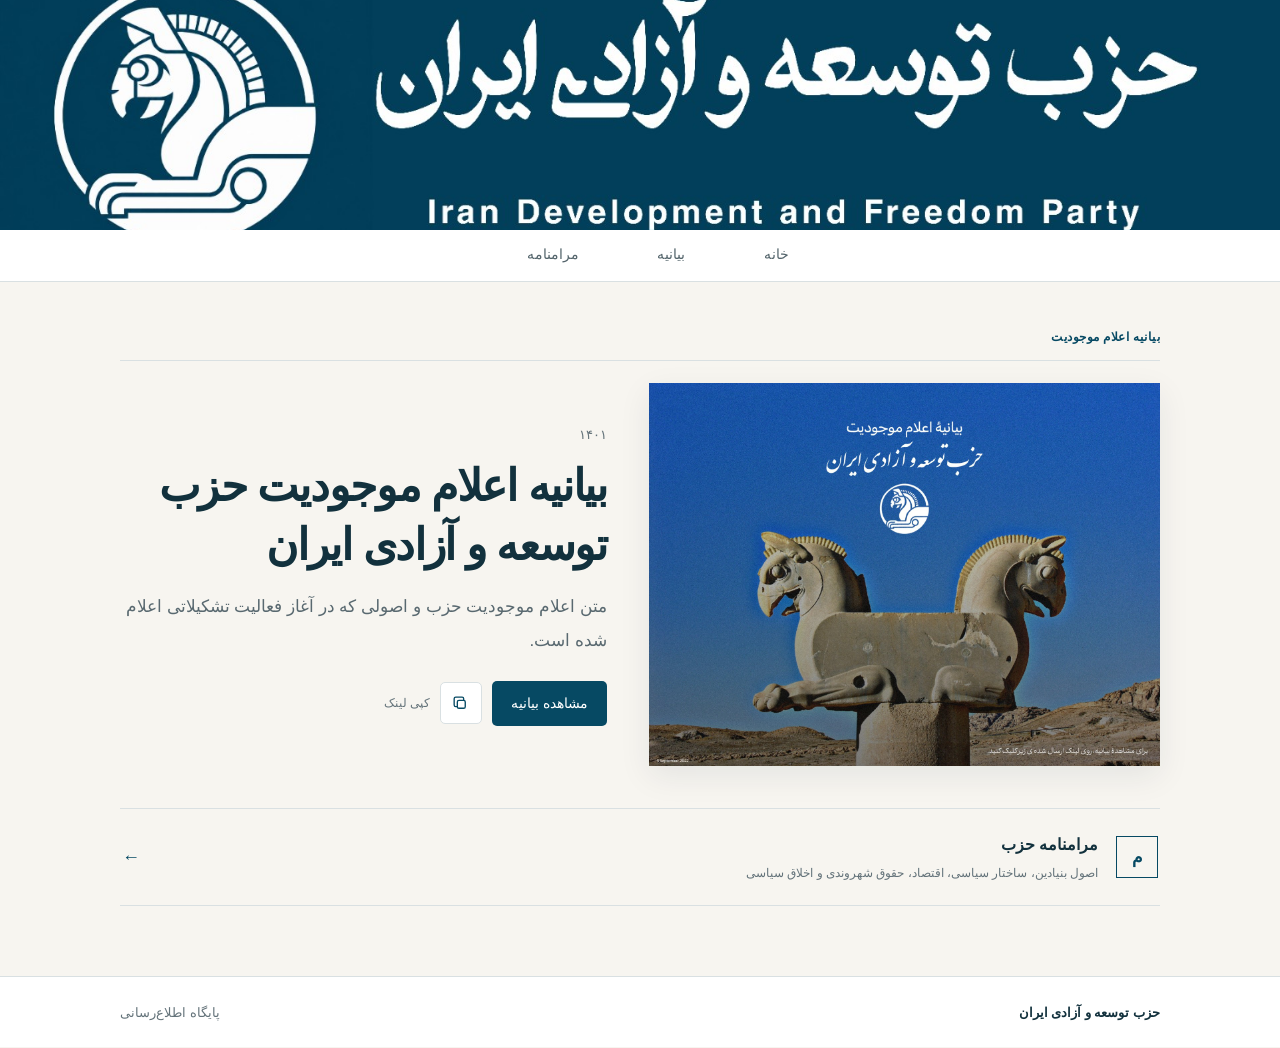
==== index.html @ 3b54c236 "Add files via upload" ====
<!doctype html><html lang="fa" dir="rtl"><head><meta charset="utf-8"><meta name="viewport" content="width=device-width,initial-scale=1"><meta http-equiv="refresh" content="0;url=home-site-org.html"><title>حزب توسعه و آزادی ایران</title></head><body><a href="home-site-org.html">ورود به پایگاه اطلاع‌رسانی حزب توسعه و آزادی ایران</a></body></html>
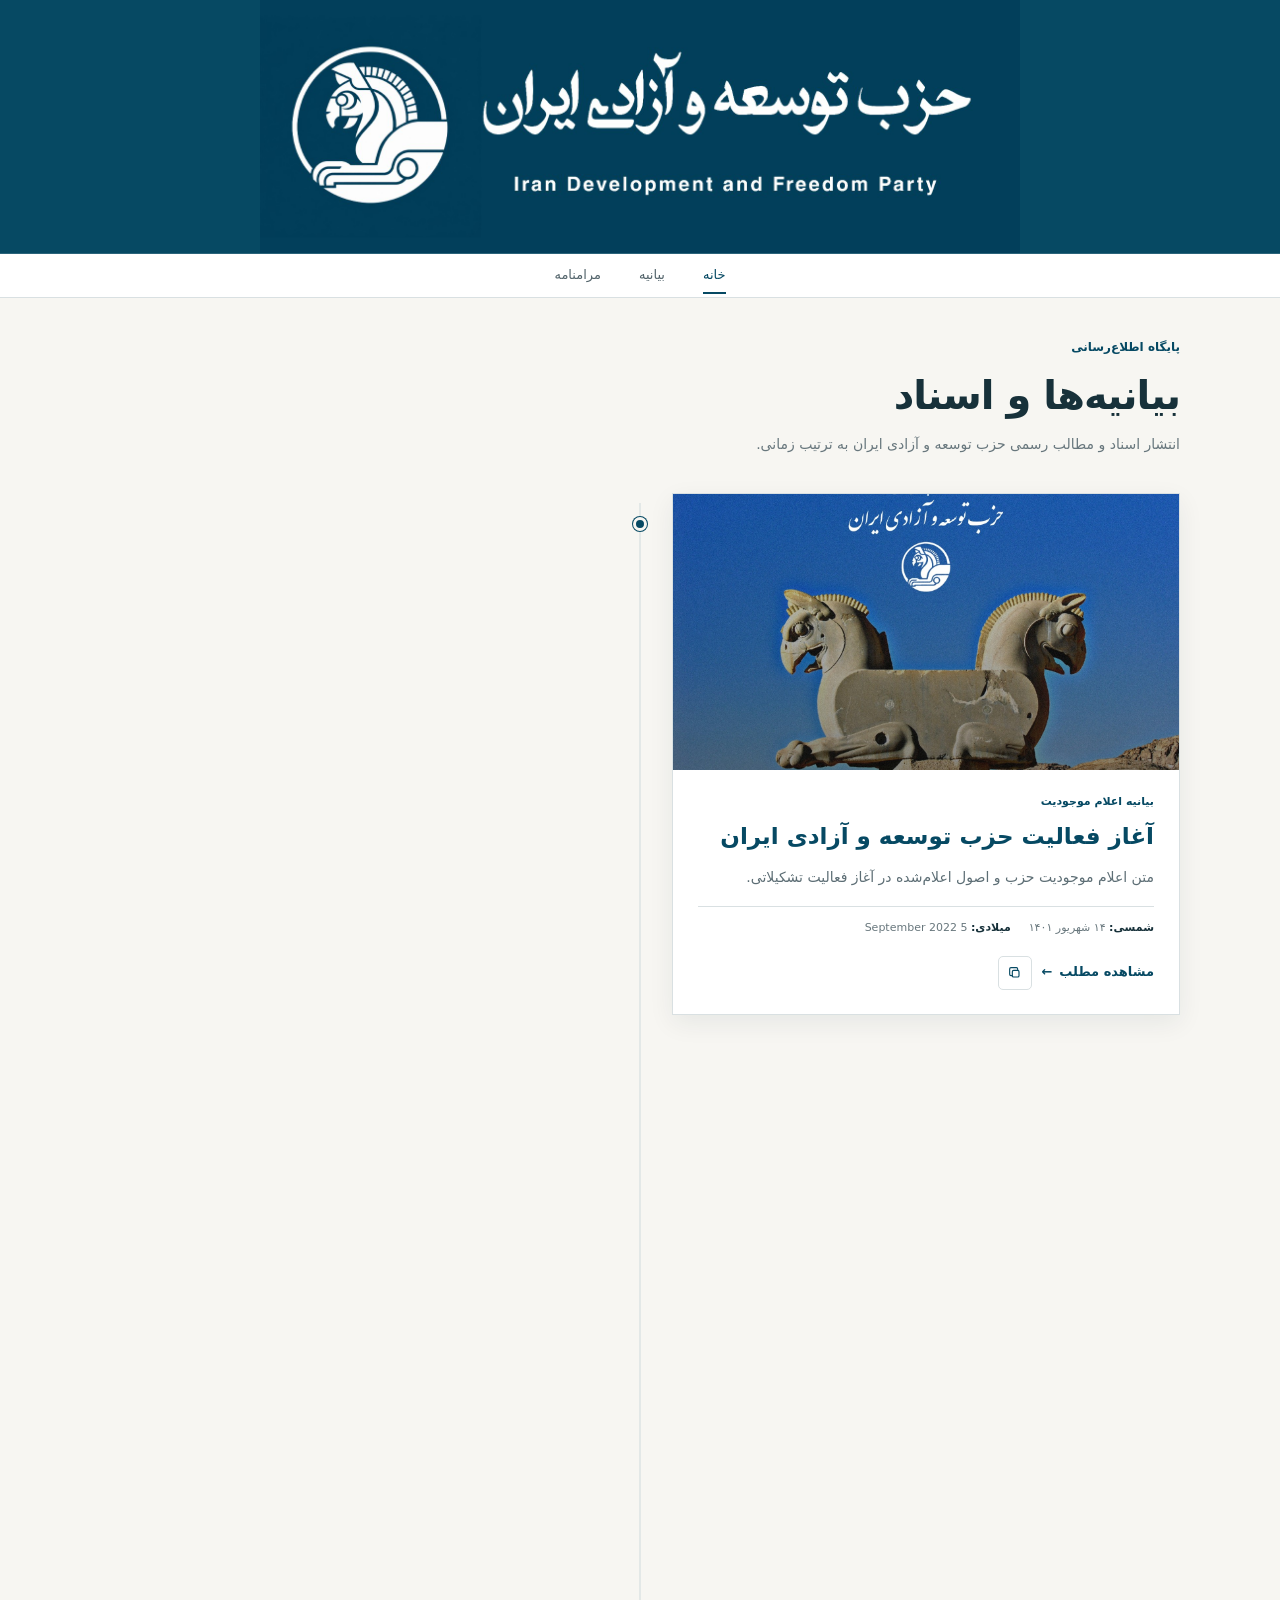
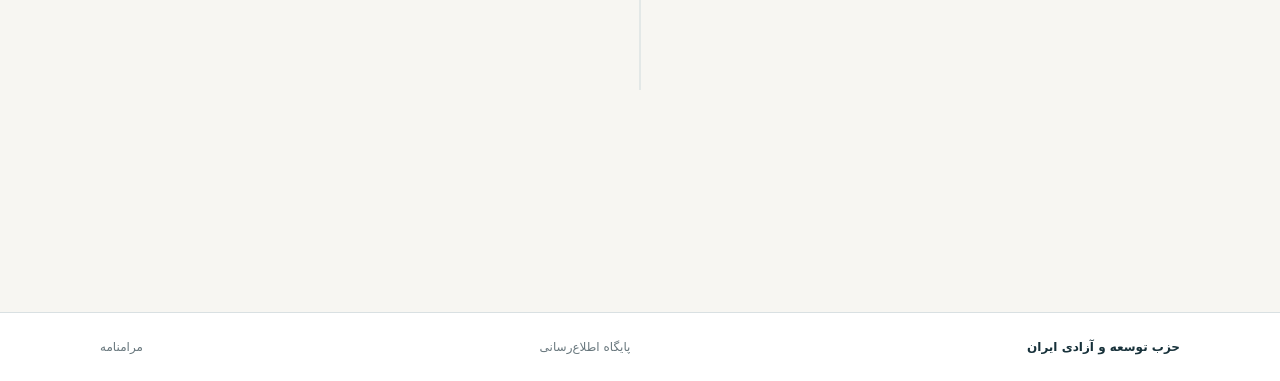
==== commit 74b3a89a: "Add files via upload" ====
--- a/index.html
+++ b/index.html
@@ -1 +1,107 @@
-<!doctype html><html lang="fa" dir="rtl"><head><meta charset="utf-8"><meta name="viewport" content="width=device-width,initial-scale=1"><meta http-equiv="refresh" content="0;url=home-site-org.html"><title>حزب توسعه و آزادی ایران</title></head><body><a href="home-site-org.html">ورود به پایگاه اطلاع‌رسانی حزب توسعه و آزادی ایران</a></body></html>
+<!doctype html>
+<html lang="fa" dir="rtl">
+<head>
+<meta charset="utf-8">
+<meta name="viewport" content="width=device-width,initial-scale=1,viewport-fit=cover">
+<meta name="theme-color" content="#064963">
+<meta name="description" content="پایگاه اطلاع‌رسانی حزب توسعه و آزادی ایران؛ بیانیه‌ها و اسناد رسمی حزب.">
+<meta name="referrer" content="strict-origin-when-cross-origin">
+<meta name="robots" content="index,follow,max-image-preview:large">
+<meta http-equiv="Content-Security-Policy" content="default-src 'self';base-uri 'self';object-src 'none';frame-ancestors 'none';form-action 'self';img-src 'self';style-src 'self';script-src 'self';font-src 'self';connect-src 'self';upgrade-insecure-requests">
+<link rel="stylesheet" href="style-site.css">
+<link rel="canonical" href="https://idfp.workers.dev/">
+<title>حزب توسعه و آزادی ایران | پایگاه اطلاع‌رسانی</title>
+</head>
+<body>
+<header class="site-header">
+  <a href="./" aria-label="صفحه اصلی"><img src="header-site-org.jpg" alt="حزب توسعه و آزادی ایران" draggable="false"></a>
+</header>
+
+<nav class="main-nav" aria-label="ناوبری اصلی">
+  <div class="nav-inner">
+    <a class="active" href="./">خانه</a>
+    <a href="post/eelam/">بیانیه</a>
+    <a href="maramname/">مرامنامه</a>
+  </div>
+</nav>
+
+<main class="container">
+  <section class="page-intro reveal">
+    <div class="eyebrow">پایگاه اطلاع‌رسانی</div>
+    <h1>بیانیه‌ها و اسناد</h1>
+    <p>انتشار اسناد و مطالب رسمی حزب توسعه و آزادی ایران به ترتیب زمانی.</p>
+  </section>
+
+  <section class="timeline" aria-label="آرشیو زمانی مطالب">
+    <article class="timeline-item reveal">
+      <span class="timeline-node" aria-hidden="true"></span>
+      <div class="timeline-card">
+        <a class="timeline-media" href="post/eelam/">
+          <img src="eelam-site-banner-1401.jpg" alt="بنر اعلام موجودیت حزب توسعه و آزادی ایران" loading="eager">
+        </a>
+        <div class="timeline-content">
+          <div class="post-kicker">بیانیه اعلام موجودیت</div>
+          <h2>آغاز فعالیت حزب توسعه و آزادی ایران</h2>
+          <p class="summary">متن اعلام موجودیت حزب و اصول اعلام‌شده در آغاز فعالیت تشکیلاتی.</p>
+          <div class="post-dates">
+            <span><strong>شمسی:</strong> ۱۴ شهریور ۱۴۰۱</span>
+            <span><strong>میلادی:</strong> 5 September 2022</span>
+          </div>
+          <div class="timeline-actions">
+            <a class="read-link" href="post/eelam/">مشاهده مطلب <span class="arrow">←</span></a>
+            <button class="icon-button" type="button" data-copy-url="post/eelam/" aria-label="کپی لینک اعلام موجودیت" title="کپی لینک">
+              <svg viewBox="0 0 24 24" aria-hidden="true"><rect x="8" y="8" width="10" height="10" rx="2"></rect><path d="M16 8V6a2 2 0 0 0-2-2H6a2 2 0 0 0-2 2v8a2 2 0 0 0 2 2h2"></path></svg>
+            </button>
+          </div>
+        </div>
+      </div>
+    </article>
+
+    <article class="timeline-item reveal">
+      <span class="timeline-node" aria-hidden="true"></span>
+      <div class="timeline-card">
+        <a class="timeline-media" href="post/mahsa-1401/">
+          <img src="mahsa-site-banner-1401.jpg" alt="تصویر بیانیه ۲۶ شهریور ۱۴۰۱" loading="lazy">
+        </a>
+        <div class="timeline-content">
+          <div class="post-kicker">بیانیه درباره درگذشت مهسا امینی</div>
+          <h2>درگذشت مهسا امینی و مطالبه روشن شدن حقیقت</h2>
+          <p class="summary">متن بیانیه حزب درباره درگذشت مهسا امینی در ۲۵ شهریور ۱۴۰۱ و درخواست برای روشن شدن حقیقت.</p>
+          <div class="post-dates">
+            <span><strong>شمسی:</strong> ۲۶ شهریور ۱۴۰۱</span>
+            <span><strong>میلادی:</strong> 17 September 2022</span>
+          </div>
+          <div class="timeline-actions">
+            <a class="read-link" href="post/mahsa-1401/">مشاهده مطلب <span class="arrow">←</span></a>
+            <button class="icon-button" type="button" data-copy-url="post/mahsa-1401/" aria-label="کپی لینک بیانیه مهسا" title="کپی لینک">
+              <svg viewBox="0 0 24 24" aria-hidden="true"><rect x="8" y="8" width="10" height="10" rx="2"></rect><path d="M16 8V6a2 2 0 0 0-2-2H6a2 2 0 0 0-2 2v8a2 2 0 0 0 2 2h2"></path></svg>
+            </button>
+          </div>
+        </div>
+      </div>
+    </article>
+  </section>
+
+  <section class="documents reveal">
+    <a href="maramname/" class="document-card">
+      <span class="document-mark">م</span>
+      <span class="doc-copy">
+        <strong>مرامنامه حزب توسعه و آزادی ایران</strong>
+        <small>اصول بنیادین، ساختار سیاسی، اقتصاد، حقوق شهروندی و اخلاق سیاسی</small>
+      </span>
+      <b>←</b>
+    </a>
+  </section>
+</main>
+
+<footer>
+  <div class="container footer-inner">
+    <strong>حزب توسعه و آزادی ایران</strong>
+    <span>پایگاه اطلاع‌رسانی</span>
+    <a href="maramname/">مرامنامه</a>
+  </div>
+</footer>
+<div class="toast" id="copyToast" role="status" aria-live="polite">لینک کپی شد</div>
+<script src="script-site.js" defer></script>
+</body>
+</html>
--- a/style-site.css
+++ b/style-site.css
@@ -0,0 +1,157 @@
+
+:root{
+  --ink:#17313a;
+  --teal:#064963;
+  --teal-dark:#04384d;
+  --paper:#f7f6f2;
+  --white:#fff;
+  --line:#d9e0e2;
+  --muted:#68777d;
+  --max:1080px;
+  --shadow:0 8px 24px rgba(4,44,59,.07);
+}
+*{box-sizing:border-box}
+html{scroll-behavior:smooth;overflow-x:hidden}
+body{
+  margin:0;background:var(--paper);color:var(--ink);
+  font-family:-apple-system,BlinkMacSystemFont,"SF Pro Text","SF Pro Display","Helvetica Neue",system-ui,Arial,sans-serif;
+  font-size:16px;line-height:1.9;-webkit-font-smoothing:antialiased;text-rendering:optimizeLegibility;
+}
+a{color:inherit;text-decoration:none}
+button{font:inherit}
+img{max-width:100%;display:block}
+:focus-visible{outline:2px solid #6da9bc;outline-offset:3px}
+.container{width:min(calc(100% - 32px),var(--max));margin-inline:auto}
+
+/* Header: intentionally compact while preserving the complete supplied artwork */
+.site-header{background:var(--teal);line-height:0;border-bottom:1px solid rgba(255,255,255,.15);overflow:hidden}
+.site-header>a{display:block}
+.site-header img{width:min(100%,760px);height:auto;margin:0 auto}
+.site-header.compact img{width:min(100%,620px)}
+
+.main-nav{position:sticky;top:0;z-index:20;background:rgba(255,255,255,.96);backdrop-filter:blur(8px);border-bottom:1px solid var(--line)}
+.nav-inner{width:min(calc(100% - 32px),var(--max));margin:auto;display:flex;justify-content:center;gap:4px}
+.nav-inner a{position:relative;padding:9px 17px;font-size:13px;color:#53646b;transition:color .2s ease}
+.nav-inner a::after{content:"";position:absolute;right:17px;left:17px;bottom:3px;height:2px;background:var(--teal);transform:scaleX(0);transform-origin:center;transition:transform .2s ease}
+.nav-inner a:hover,.nav-inner a.active{color:var(--teal)}
+.nav-inner a:hover::after,.nav-inner a.active::after{transform:scaleX(1)}
+
+.page-intro{padding:38px 0 18px}
+.page-intro .eyebrow,.eyebrow{font-size:12px;font-weight:700;color:var(--teal);margin:0 0 7px}
+.page-intro h1{font-size:clamp(27px,4vw,40px);line-height:1.45;margin:0;letter-spacing:-.025em}
+.page-intro p{margin:7px 0 0;color:var(--muted);font-size:14px}
+
+/* Alternating timeline */
+.timeline{position:relative;padding:18px 0 70px}
+.timeline::before{content:"";position:absolute;top:28px;bottom:70px;left:50%;width:1px;background:#cfd9dc;transform:translateX(-50%)}
+.timeline-item{position:relative;display:grid;grid-template-columns:1fr 64px 1fr;align-items:start;margin:0 0 46px}
+.timeline-item::after{content:"";display:block}
+.timeline-card{background:#fff;border:1px solid var(--line);box-shadow:var(--shadow);transition:transform .3s ease,box-shadow .3s ease,border-color .3s ease}
+.timeline-card:hover{transform:translateY(-2px);box-shadow:0 12px 30px rgba(4,44,59,.10);border-color:#c7d3d7}
+.timeline-item:nth-child(odd) .timeline-card{grid-column:1}
+.timeline-item:nth-child(even) .timeline-card{grid-column:3}
+.timeline-node{grid-column:2;grid-row:1;justify-self:center;width:14px;height:14px;margin-top:24px;border:3px solid var(--paper);border-radius:50%;background:var(--teal);box-shadow:0 0 0 1px var(--teal);z-index:2}
+.timeline-media{overflow:hidden;background:#e9eeee}
+.timeline-media img{width:100%;aspect-ratio:16/8.7;object-fit:cover;transition:transform .5s ease}
+.timeline-card:hover .timeline-media img{transform:scale(1.015)}
+.timeline-content{padding:22px 25px 24px}
+.post-kicker{font-size:11px;font-weight:700;color:var(--teal);margin-bottom:7px}
+.timeline-content h2{font-size:23px;line-height:1.55;margin:0 0 9px;color:var(--teal)}
+.timeline-content .summary{font-size:14px;color:#5d6e75;margin:0 0 15px}
+.post-dates{display:flex;flex-wrap:wrap;gap:8px 18px;color:var(--muted);font-size:11px;border-top:1px solid var(--line);padding-top:11px}
+.post-dates strong{color:var(--ink);font-weight:700}
+.timeline-actions{display:flex;align-items:center;gap:9px;margin-top:17px}
+.read-link{display:inline-flex;align-items:center;gap:7px;color:var(--teal);font-size:13px;font-weight:700}
+.read-link .arrow{transition:transform .2s ease}
+.timeline-card:hover .read-link .arrow{transform:translateX(-3px)}
+.icon-button{width:34px;height:34px;border:1px solid var(--line);background:#fff;color:var(--teal);border-radius:5px;display:inline-grid;place-items:center;cursor:pointer;transition:.2s ease}
+.icon-button:hover{border-color:var(--teal);background:#f1f5f6}
+.icon-button svg{width:16px;height:16px;fill:none;stroke:currentColor;stroke-width:1.7;stroke-linecap:round;stroke-linejoin:round}
+
+.documents{padding:0 0 65px}
+.document-card{display:flex;align-items:center;gap:16px;border-top:1px solid var(--line);border-bottom:1px solid var(--line);padding:17px 2px;transition:.2s ease}
+.document-card:hover{padding-inline:9px;background:#fbfaf7}
+.document-mark{width:39px;height:39px;border:1px solid var(--teal);color:var(--teal);display:grid;place-items:center;font-weight:700}
+.document-card .doc-copy{display:grid;gap:2px;flex:1}
+.document-card strong{font-size:15px}
+.document-card small{font-size:11px;color:var(--muted)}
+.document-card b{color:var(--teal);font-size:18px}
+
+/* Article */
+.article{padding:42px 0 75px}
+.article-head{display:flex;align-items:flex-end;justify-content:space-between;gap:20px;margin-bottom:24px}
+.article-head h1{font-size:clamp(27px,4.2vw,43px);line-height:1.45;margin:0;letter-spacing:-.025em;color:var(--teal)}
+.article-head .lead{margin:7px 0 0;color:var(--muted);font-size:14px}
+.article-datebar{display:flex;flex-wrap:wrap;gap:8px 18px;margin:0 0 20px;color:var(--muted);font-size:12px}
+.article-datebar strong{color:var(--ink)}
+.article-image{width:100%;max-height:590px;object-fit:cover;margin:0 0 34px;background:#ddd}
+.prose{max-width:790px;margin-inline:auto}
+.prose p,.chapter-body p,.final-principle p{margin:0 0 17px}
+.prose ul,.chapter-body ul,.final-principle ul{padding-right:23px}
+.prose li,.chapter-body li,.final-principle li{margin-bottom:7px}
+.prose strong{color:#173f4d}
+.prose .signature{margin-top:30px;padding-top:19px;border-top:1px solid var(--line);color:var(--teal)}
+.article-tools{max-width:790px;margin:19px auto 0;display:flex;gap:9px}
+.share-button{height:34px;padding:0 12px;border:1px solid var(--line);background:#fff;color:var(--teal);border-radius:5px;cursor:pointer;font-size:12px}
+.share-button:hover{border-color:var(--teal)}
+
+.manifesto{padding:42px 0 75px}
+.intro-text{max-width:790px;margin:0 auto 32px;border-top:1px solid var(--line);padding-top:24px}
+.intro-text h2{font-size:21px;margin:0 0 13px;color:var(--teal)}
+.intro-text p{margin:0 0 15px}
+.chapters{max-width:790px;margin:auto;display:grid;gap:8px}
+.chapters details{background:#fff;border:1px solid var(--line);transition:border-color .2s ease,box-shadow .25s ease}
+.chapters details[open]{border-color:#c7d4d8;box-shadow:0 6px 18px rgba(4,44,59,.045)}
+summary{list-style:none;cursor:pointer;padding:15px 18px;display:flex;align-items:center;gap:13px;font-weight:700;font-size:16px}
+summary::-webkit-details-marker{display:none}
+summary span{color:var(--teal);font-size:11px;min-width:62px}
+summary i{font-style:normal;margin-right:auto;color:var(--teal);font-size:21px;font-weight:400;transition:transform .25s ease}
+.chapters details[open] summary i{transform:rotate(45deg)}
+.chapter-body{padding:2px 23px 23px;border-top:1px solid var(--line);animation:reveal .22s ease}
+.chapter-body h3{font-size:17px;line-height:1.6;margin:21px 0 8px;color:#163f4c}
+.chapter-body h3:first-child{margin-top:15px}
+.final-principle{max-width:790px;margin:35px auto 0;padding:27px 0;border-top:2px solid var(--teal)}
+.final-principle h2{font-size:24px;line-height:1.5;margin:0 0 14px;color:var(--teal)}
+
+footer{border-top:1px solid var(--line);background:#fff}
+.footer-inner{min-height:68px;display:flex;align-items:center;justify-content:space-between;gap:15px;font-size:12px}
+.footer-inner span,.footer-inner a{color:var(--muted)}
+.footer-inner a:hover{color:var(--teal)}
+
+.toast{position:fixed;bottom:20px;left:50%;transform:translate(-50%,14px);opacity:0;pointer-events:none;background:#12313d;color:#fff;padding:7px 12px;font-size:11px;border-radius:4px;transition:.22s ease;z-index:50}
+.toast.show{opacity:1;transform:translate(-50%,0)}
+
+.reveal{opacity:0;transform:translateY(14px);transition:opacity .55s ease,transform .55s ease}
+.reveal.is-visible{opacity:1;transform:none}
+@keyframes reveal{from{opacity:0;transform:translateY(-3px)}to{opacity:1;transform:none}}
+@media (prefers-reduced-motion:reduce){
+  html{scroll-behavior:auto}
+  .reveal,.reveal.is-visible{opacity:1;transform:none;transition:none}
+  .timeline-card,.timeline-media img,.nav-inner a::after{transition:none}
+}
+
+@media(max-width:760px){
+  body{font-size:15px}
+  .container{width:min(calc(100% - 24px),var(--max))}
+  .site-header img{width:100%}
+  .site-header.compact img{width:100%}
+  .nav-inner{justify-content:stretch}
+  .nav-inner a{flex:1;text-align:center;padding:8px 7px;font-size:12px}
+  .nav-inner a::after{right:7px;left:7px}
+  .page-intro{padding:27px 0 12px}
+  .timeline{padding-top:10px}
+  .timeline::before{left:auto;right:8px;transform:none;top:26px;bottom:60px}
+  .timeline-item{display:block;margin:0 0 27px;padding-right:26px}
+  .timeline-item:nth-child(odd) .timeline-card,.timeline-item:nth-child(even) .timeline-card{display:block}
+  .timeline-node{position:absolute;right:2px;top:22px;margin:0;width:14px;height:14px}
+  .timeline-content{padding:18px 18px 19px}
+  .timeline-content h2{font-size:20px}
+  .timeline-media img{aspect-ratio:16/9}
+  .article,.manifesto{padding:30px 0 55px}
+  .article-head{align-items:flex-start}
+  .article-head h1{font-size:27px}
+  .article-datebar{font-size:11px}
+  .article-image{margin-bottom:25px}
+  .prose{font-size:15px}
+  .footer-inner{min-height:62px}
+}
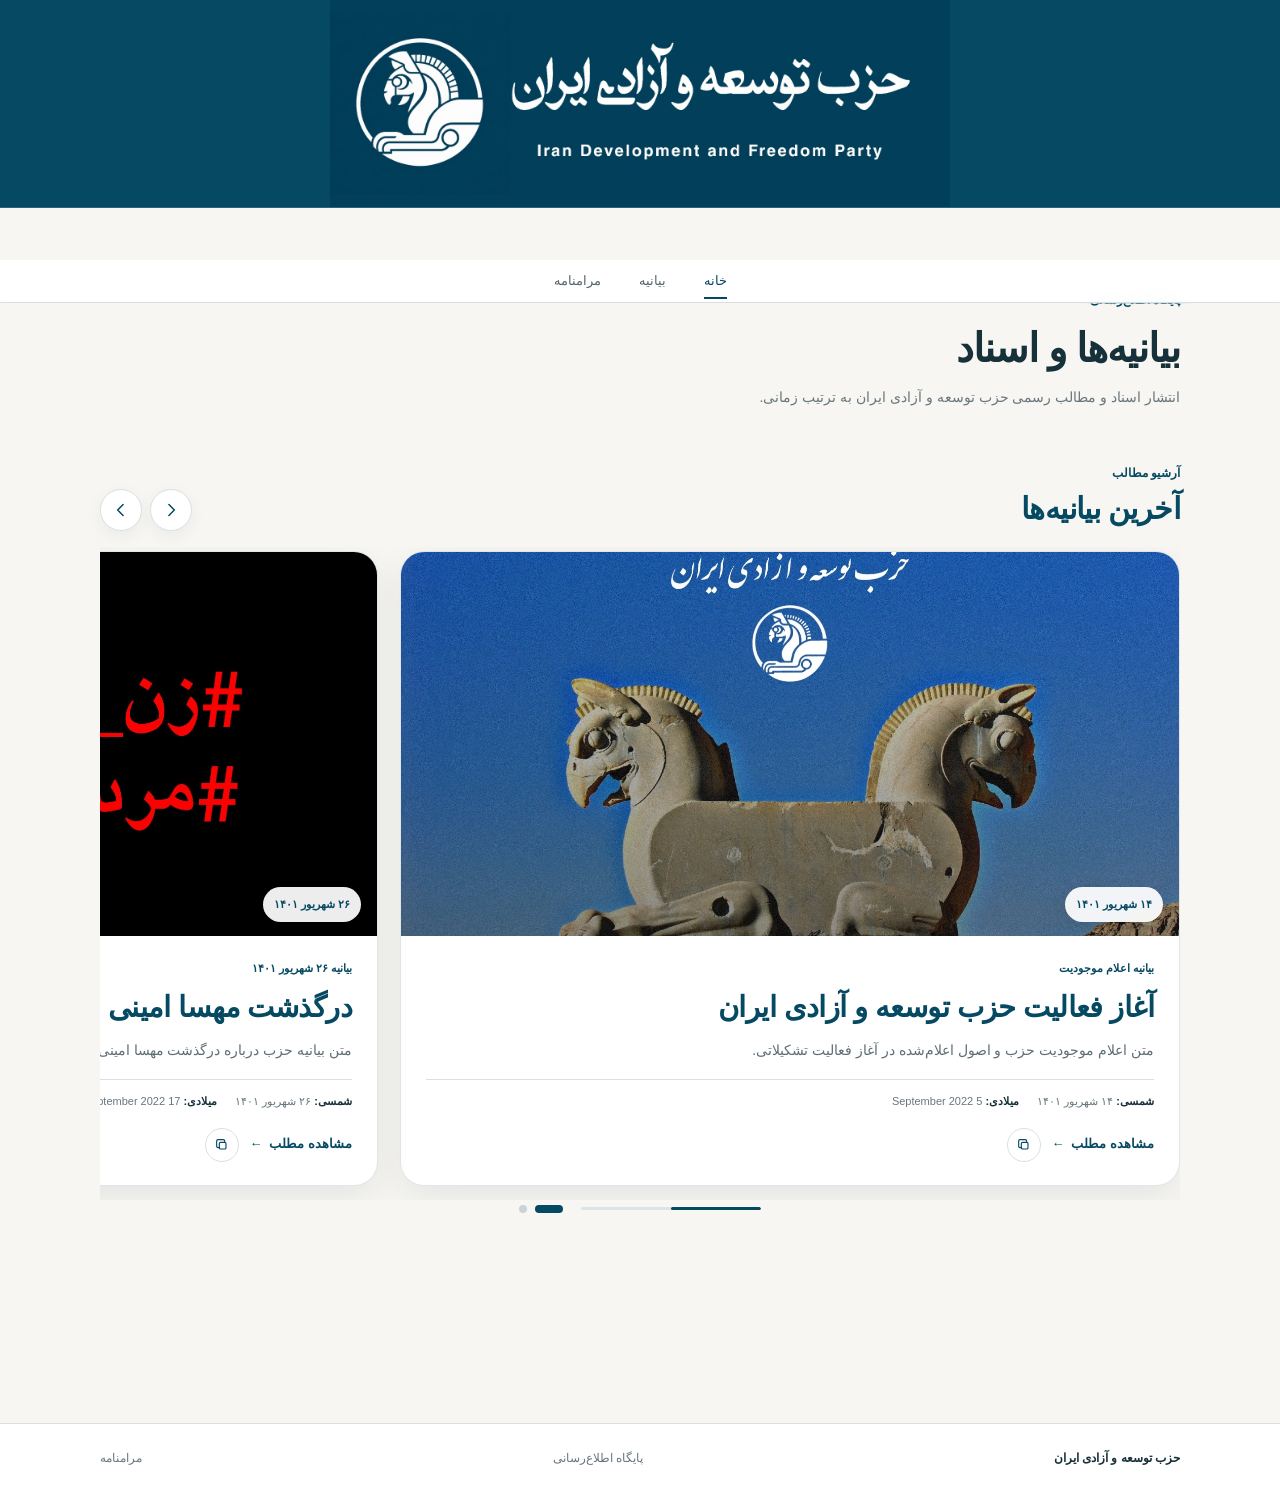
==== commit 95636f69: "Add files via upload" ====
--- a/index.html
+++ b/index.html
@@ -32,54 +32,75 @@
     <p>انتشار اسناد و مطالب رسمی حزب توسعه و آزادی ایران به ترتیب زمانی.</p>
   </section>
 
-  <section class="timeline" aria-label="آرشیو زمانی مطالب">
-    <article class="timeline-item reveal">
-      <span class="timeline-node" aria-hidden="true"></span>
-      <div class="timeline-card">
-        <a class="timeline-media" href="post/eelam/">
+  <section class="news-section reveal" aria-label="مطالب و بیانیه‌ها">
+    <div class="section-head">
+      <div>
+        <span class="eyebrow">آرشیو مطالب</span>
+        <h2>آخرین بیانیه‌ها</h2>
+      </div>
+      <div class="slider-controls" aria-label="کنترل مطالب">
+        <button class="slider-arrow" type="button" data-slider-prev aria-label="مطلب قبلی" title="مطلب قبلی">
+          <svg viewBox="0 0 24 24" aria-hidden="true"><path d="M14.5 5.5 8 12l6.5 6.5"></path></svg>
+        </button>
+        <button class="slider-arrow" type="button" data-slider-next aria-label="مطلب بعدی" title="مطلب بعدی">
+          <svg viewBox="0 0 24 24" aria-hidden="true"><path d="m9.5 5.5 6.5 6.5-6.5 6.5"></path></svg>
+        </button>
+      </div>
+    </div>
+
+    <div class="news-slider" data-news-slider tabindex="0">
+      <article class="news-slide" data-slide-index="0">
+        <a class="news-media" href="post/eelam/">
           <img src="eelam-site-banner-1401.jpg" alt="بنر اعلام موجودیت حزب توسعه و آزادی ایران" loading="eager">
+          <span class="media-date">۱۴ شهریور ۱۴۰۱</span>
         </a>
-        <div class="timeline-content">
+        <div class="news-body">
           <div class="post-kicker">بیانیه اعلام موجودیت</div>
           <h2>آغاز فعالیت حزب توسعه و آزادی ایران</h2>
-          <p class="summary">متن اعلام موجودیت حزب و اصول اعلام‌شده در آغاز فعالیت تشکیلاتی.</p>
+          <p>متن اعلام موجودیت حزب و اصول اعلام‌شده در آغاز فعالیت تشکیلاتی.</p>
           <div class="post-dates">
             <span><strong>شمسی:</strong> ۱۴ شهریور ۱۴۰۱</span>
             <span><strong>میلادی:</strong> 5 September 2022</span>
           </div>
-          <div class="timeline-actions">
+          <div class="news-actions">
             <a class="read-link" href="post/eelam/">مشاهده مطلب <span class="arrow">←</span></a>
             <button class="icon-button" type="button" data-copy-url="post/eelam/" aria-label="کپی لینک اعلام موجودیت" title="کپی لینک">
               <svg viewBox="0 0 24 24" aria-hidden="true"><rect x="8" y="8" width="10" height="10" rx="2"></rect><path d="M16 8V6a2 2 0 0 0-2-2H6a2 2 0 0 0-2 2v8a2 2 0 0 0 2 2h2"></path></svg>
             </button>
           </div>
         </div>
-      </div>
-    </article>
+      </article>
 
-    <article class="timeline-item reveal">
-      <span class="timeline-node" aria-hidden="true"></span>
-      <div class="timeline-card">
-        <a class="timeline-media" href="post/mahsa-1401/">
+      <article class="news-slide" data-slide-index="1">
+        <a class="news-media" href="post/mahsa-1401/">
           <img src="mahsa-site-banner-1401.jpg" alt="تصویر بیانیه ۲۶ شهریور ۱۴۰۱" loading="lazy">
+          <span class="media-date">۲۶ شهریور ۱۴۰۱</span>
         </a>
-        <div class="timeline-content">
-          <div class="post-kicker">بیانیه درباره درگذشت مهسا امینی</div>
+        <div class="news-body">
+          <div class="post-kicker">بیانیه ۲۶ شهریور ۱۴۰۱</div>
           <h2>درگذشت مهسا امینی و مطالبه روشن شدن حقیقت</h2>
-          <p class="summary">متن بیانیه حزب درباره درگذشت مهسا امینی در ۲۵ شهریور ۱۴۰۱ و درخواست برای روشن شدن حقیقت.</p>
+          <p>متن بیانیه حزب درباره درگذشت مهسا امینی در ۲۵ شهریور ۱۴۰۱ و درخواست برای روشن شدن حقیقت.</p>
           <div class="post-dates">
             <span><strong>شمسی:</strong> ۲۶ شهریور ۱۴۰۱</span>
             <span><strong>میلادی:</strong> 17 September 2022</span>
           </div>
-          <div class="timeline-actions">
+          <div class="news-actions">
             <a class="read-link" href="post/mahsa-1401/">مشاهده مطلب <span class="arrow">←</span></a>
             <button class="icon-button" type="button" data-copy-url="post/mahsa-1401/" aria-label="کپی لینک بیانیه مهسا" title="کپی لینک">
               <svg viewBox="0 0 24 24" aria-hidden="true"><rect x="8" y="8" width="10" height="10" rx="2"></rect><path d="M16 8V6a2 2 0 0 0-2-2H6a2 2 0 0 0-2 2v8a2 2 0 0 0 2 2h2"></path></svg>
             </button>
           </div>
         </div>
+      </article>
+    </div>
+
+    <div class="slider-bottom">
+      <div class="slider-track" aria-hidden="true"><span data-slider-progress></span></div>
+      <div class="slider-dots" role="tablist" aria-label="انتخاب مطلب">
+        <button type="button" class="slider-dot is-active" data-slide-to="0" role="tab" aria-label="مطلب اول" aria-selected="true"></button>
+        <button type="button" class="slider-dot" data-slide-to="1" role="tab" aria-label="مطلب دوم" aria-selected="false"></button>
       </div>
-    </article>
+    </div>
   </section>
 
   <section class="documents reveal">
--- a/style-site.css
+++ b/style-site.css
@@ -1,3 +1,7 @@
+@font-face{font-family:"IDFP Kufi";src:url("IDFP-Kufi-Regular.ttf") format("truetype");font-weight:400;font-style:normal;font-display:swap}
+@font-face{font-family:"IDFP Kufi";src:url("IDFP-Kufi-SemiBold.ttf") format("truetype");font-weight:600;font-style:normal;font-display:swap}
+@font-face{font-family:"IDFP Kufi";src:url("IDFP-Kufi-Bold.ttf") format("truetype");font-weight:700 900;font-style:normal;font-display:swap}
+
 
 :root{
   --ink:#17313a;
@@ -14,7 +18,7 @@
 html{scroll-behavior:smooth;overflow-x:hidden}
 body{
   margin:0;background:var(--paper);color:var(--ink);
-  font-family:-apple-system,BlinkMacSystemFont,"SF Pro Text","SF Pro Display","Helvetica Neue",system-ui,Arial,sans-serif;
+  font-family:"IDFP Kufi",sans-serif;
   font-size:16px;line-height:1.9;-webkit-font-smoothing:antialiased;text-rendering:optimizeLegibility;
 }
 a{color:inherit;text-decoration:none}
@@ -26,8 +30,8 @@
 /* Header: intentionally compact while preserving the complete supplied artwork */
 .site-header{background:var(--teal);line-height:0;border-bottom:1px solid rgba(255,255,255,.15);overflow:hidden}
 .site-header>a{display:block}
-.site-header img{width:min(100%,760px);height:auto;margin:0 auto}
-.site-header.compact img{width:min(100%,620px)}
+.site-header img{width:min(100%,620px);height:auto;margin:0 auto}
+.site-header.compact img{width:min(100%,560px)}
 
 .main-nav{position:sticky;top:0;z-index:20;background:rgba(255,255,255,.96);backdrop-filter:blur(8px);border-bottom:1px solid var(--line)}
 .nav-inner{width:min(calc(100% - 32px),var(--max));margin:auto;display:flex;justify-content:center;gap:4px}
@@ -41,32 +45,44 @@
 .page-intro h1{font-size:clamp(27px,4vw,40px);line-height:1.45;margin:0;letter-spacing:-.025em}
 .page-intro p{margin:7px 0 0;color:var(--muted);font-size:14px}
 
-/* Alternating timeline */
-.timeline{position:relative;padding:18px 0 70px}
-.timeline::before{content:"";position:absolute;top:28px;bottom:70px;left:50%;width:1px;background:#cfd9dc;transform:translateX(-50%)}
-.timeline-item{position:relative;display:grid;grid-template-columns:1fr 64px 1fr;align-items:start;margin:0 0 46px}
-.timeline-item::after{content:"";display:block}
-.timeline-card{background:#fff;border:1px solid var(--line);box-shadow:var(--shadow);transition:transform .3s ease,box-shadow .3s ease,border-color .3s ease}
-.timeline-card:hover{transform:translateY(-2px);box-shadow:0 12px 30px rgba(4,44,59,.10);border-color:#c7d3d7}
-.timeline-item:nth-child(odd) .timeline-card{grid-column:1}
-.timeline-item:nth-child(even) .timeline-card{grid-column:3}
-.timeline-node{grid-column:2;grid-row:1;justify-self:center;width:14px;height:14px;margin-top:24px;border:3px solid var(--paper);border-radius:50%;background:var(--teal);box-shadow:0 0 0 1px var(--teal);z-index:2}
-.timeline-media{overflow:hidden;background:#e9eeee}
-.timeline-media img{width:100%;aspect-ratio:16/8.7;object-fit:cover;transition:transform .5s ease}
-.timeline-card:hover .timeline-media img{transform:scale(1.015)}
-.timeline-content{padding:22px 25px 24px}
+/* Modern RTL news slider */
+.news-section{padding:28px 0 58px}
+.section-head{display:flex;align-items:end;justify-content:space-between;gap:18px;margin-bottom:16px}
+.section-head h2{margin:0;color:var(--teal);font-size:clamp(22px,3vw,30px);line-height:1.45;letter-spacing:-.02em}
+.slider-controls{display:flex;gap:8px;direction:ltr}
+.slider-arrow{width:42px;height:42px;border:1px solid #d8e1e4;background:#fff;color:var(--teal);border-radius:50%;display:grid;place-items:center;cursor:pointer;box-shadow:0 5px 16px rgba(4,44,59,.06);transition:transform .22s ease,background .22s ease,border-color .22s ease}
+.slider-arrow:hover{transform:translateY(-2px);background:#f2f7f8;border-color:#a9c1c8}
+.slider-arrow:active{transform:scale(.94)}
+.slider-arrow svg{width:20px;height:20px;fill:none;stroke:currentColor;stroke-width:1.8;stroke-linecap:round;stroke-linejoin:round}
+.news-slider{display:flex;direction:rtl;gap:22px;overflow-x:auto;overflow-y:hidden;scroll-snap-type:x mandatory;scroll-behavior:smooth;padding:4px 1px 14px;scrollbar-width:none;overscroll-behavior-inline:contain}
+.news-slider::-webkit-scrollbar{display:none}
+.news-slide{flex:0 0 min(780px,82vw);scroll-snap-align:start;background:#fff;border:1px solid #e0e6e8;border-radius:24px;overflow:hidden;box-shadow:0 12px 35px rgba(4,44,59,.08);transition:transform .35s ease,box-shadow .35s ease,border-color .35s ease}
+.news-slide:hover{transform:translateY(-4px);box-shadow:0 18px 42px rgba(4,44,59,.11);border-color:#cbd8dc}
+.news-media{display:block;position:relative;overflow:hidden;background:#e9eeee}
+.news-media img{width:100%;aspect-ratio:16/7.9;object-fit:cover;transition:transform .7s cubic-bezier(.2,.7,.2,1)}
+.news-slide:hover .news-media img{transform:scale(1.025)}
+.media-date{position:absolute;right:16px;bottom:14px;padding:7px 11px;border-radius:999px;background:rgba(255,255,255,.93);color:var(--teal);font-size:11px;font-weight:700;box-shadow:0 4px 14px rgba(0,0,0,.08);backdrop-filter:blur(6px)}
+.news-body{padding:22px 25px 23px}
 .post-kicker{font-size:11px;font-weight:700;color:var(--teal);margin-bottom:7px}
-.timeline-content h2{font-size:23px;line-height:1.55;margin:0 0 9px;color:var(--teal)}
-.timeline-content .summary{font-size:14px;color:#5d6e75;margin:0 0 15px}
-.post-dates{display:flex;flex-wrap:wrap;gap:8px 18px;color:var(--muted);font-size:11px;border-top:1px solid var(--line);padding-top:11px}
+.news-body h2{font-size:clamp(21px,3vw,29px);line-height:1.5;margin:0 0 8px;color:var(--teal);letter-spacing:-.02em}
+.news-body>p{font-size:14px;color:#5d6e75;margin:0 0 15px;max-width:720px}
+.post-dates{display:flex;flex-wrap:wrap;gap:7px 18px;color:var(--muted);font-size:11px;border-top:1px solid var(--line);padding-top:11px}
 .post-dates strong{color:var(--ink);font-weight:700}
-.timeline-actions{display:flex;align-items:center;gap:9px;margin-top:17px}
+.news-actions{display:flex;align-items:center;gap:10px;margin-top:16px}
 .read-link{display:inline-flex;align-items:center;gap:7px;color:var(--teal);font-size:13px;font-weight:700}
-.read-link .arrow{transition:transform .2s ease}
-.timeline-card:hover .read-link .arrow{transform:translateX(-3px)}
-.icon-button{width:34px;height:34px;border:1px solid var(--line);background:#fff;color:var(--teal);border-radius:5px;display:inline-grid;place-items:center;cursor:pointer;transition:.2s ease}
-.icon-button:hover{border-color:var(--teal);background:#f1f5f6}
+.read-link .arrow{transition:transform .22s ease}
+.news-slide:hover .read-link .arrow{transform:translateX(-3px)}
+.icon-button{width:34px;height:34px;border:1px solid var(--line);background:#fff;color:var(--teal);border-radius:50%;display:inline-grid;place-items:center;cursor:pointer;transition:.2s ease}
+.icon-button:hover{border-color:var(--teal);background:#f1f5f6;transform:translateY(-1px)}
 .icon-button svg{width:16px;height:16px;fill:none;stroke:currentColor;stroke-width:1.7;stroke-linecap:round;stroke-linejoin:round}
+.slider-bottom{display:flex;align-items:center;justify-content:center;gap:18px;padding-top:5px}
+.slider-track{width:min(180px,42vw);height:3px;border-radius:99px;background:#dce4e7;overflow:hidden}
+.slider-track span{display:block;width:50%;height:100%;background:var(--teal);border-radius:99px;transform:translateX(0);transition:transform .35s ease}
+.slider-dots{display:flex;align-items:center;gap:8px}
+.slider-dot{width:8px;height:8px;border:0;padding:0;border-radius:50%;background:#c9d4d8;cursor:pointer;transition:width .3s ease,background .3s ease,transform .3s ease}
+.slider-dot.is-active{width:28px;border-radius:99px;background:var(--teal)}
+.slider-dot:hover{transform:scale(1.12)}
+
 
 .documents{padding:0 0 65px}
 .document-card{display:flex;align-items:center;gap:16px;border-top:1px solid var(--line);border-bottom:1px solid var(--line);padding:17px 2px;transition:.2s ease}
@@ -127,7 +143,7 @@
 @media (prefers-reduced-motion:reduce){
   html{scroll-behavior:auto}
   .reveal,.reveal.is-visible{opacity:1;transform:none;transition:none}
-  .timeline-card,.timeline-media img,.nav-inner a::after{transition:none}
+  .news-slide,.news-media img,.slider-arrow,.slider-dot,.nav-inner a::after{transition:none}
 }
 
 @media(max-width:760px){
@@ -139,14 +155,19 @@
   .nav-inner a{flex:1;text-align:center;padding:8px 7px;font-size:12px}
   .nav-inner a::after{right:7px;left:7px}
   .page-intro{padding:27px 0 12px}
-  .timeline{padding-top:10px}
-  .timeline::before{left:auto;right:8px;transform:none;top:26px;bottom:60px}
-  .timeline-item{display:block;margin:0 0 27px;padding-right:26px}
-  .timeline-item:nth-child(odd) .timeline-card,.timeline-item:nth-child(even) .timeline-card{display:block}
-  .timeline-node{position:absolute;right:2px;top:22px;margin:0;width:14px;height:14px}
-  .timeline-content{padding:18px 18px 19px}
-  .timeline-content h2{font-size:20px}
-  .timeline-media img{aspect-ratio:16/9}
+  .news-section{padding:20px 0 45px}
+  .section-head{align-items:center;margin-bottom:12px}
+  .section-head h2{font-size:21px}
+  .slider-arrow{width:38px;height:38px}
+  .slider-arrow svg{width:18px;height:18px}
+  .news-slider{gap:14px;padding-bottom:10px}
+  .news-slide{flex-basis:calc(100% - 30px);border-radius:20px}
+  .news-media img{aspect-ratio:16/9}
+  .news-body{padding:18px 18px 19px}
+  .news-body h2{font-size:20px}
+  .news-body>p{font-size:13px}
+  .media-date{right:12px;bottom:11px;font-size:10px}
+  .slider-bottom{gap:12px}
   .article,.manifesto{padding:30px 0 55px}
   .article-head{align-items:flex-start}
   .article-head h1{font-size:27px}
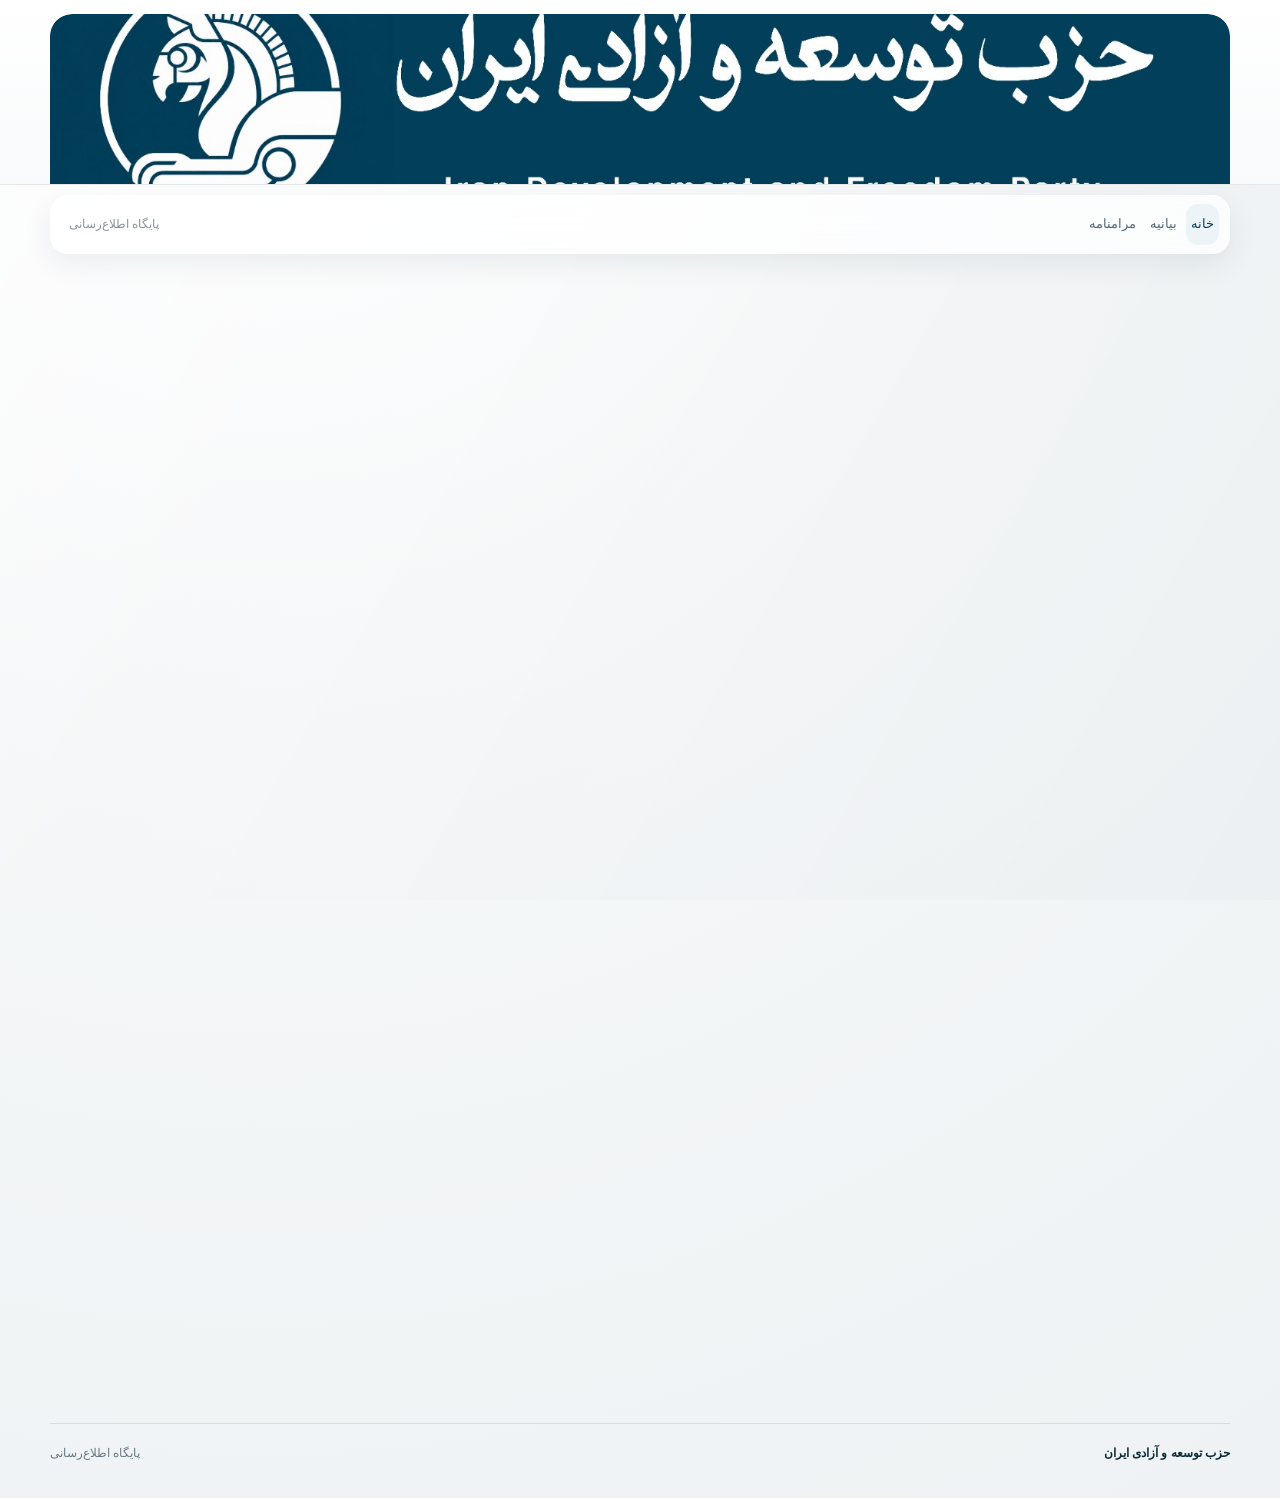
==== commit 7b16f91b: "Add files via upload" ====
--- a/index.html
+++ b/index.html
@@ -1,128 +1,9 @@
-<!doctype html>
-<html lang="fa" dir="rtl">
-<head>
-<meta charset="utf-8">
-<meta name="viewport" content="width=device-width,initial-scale=1,viewport-fit=cover">
-<meta name="theme-color" content="#064963">
-<meta name="description" content="پایگاه اطلاع‌رسانی حزب توسعه و آزادی ایران؛ بیانیه‌ها و اسناد رسمی حزب.">
-<meta name="referrer" content="strict-origin-when-cross-origin">
-<meta name="robots" content="index,follow,max-image-preview:large">
-<meta http-equiv="Content-Security-Policy" content="default-src 'self';base-uri 'self';object-src 'none';frame-ancestors 'none';form-action 'self';img-src 'self';style-src 'self';script-src 'self';font-src 'self';connect-src 'self';upgrade-insecure-requests">
-<link rel="stylesheet" href="style-site.css">
-<link rel="canonical" href="https://idfp.workers.dev/">
-<title>حزب توسعه و آزادی ایران | پایگاه اطلاع‌رسانی</title>
-</head>
-<body>
-<header class="site-header">
-  <a href="./" aria-label="صفحه اصلی"><img src="header-site-org.jpg" alt="حزب توسعه و آزادی ایران" draggable="false"></a>
-</header>
-
-<nav class="main-nav" aria-label="ناوبری اصلی">
-  <div class="nav-inner">
-    <a class="active" href="./">خانه</a>
-    <a href="post/eelam/">بیانیه</a>
-    <a href="maramname/">مرامنامه</a>
-  </div>
-</nav>
-
-<main class="container">
-  <section class="page-intro reveal">
-    <div class="eyebrow">پایگاه اطلاع‌رسانی</div>
-    <h1>بیانیه‌ها و اسناد</h1>
-    <p>انتشار اسناد و مطالب رسمی حزب توسعه و آزادی ایران به ترتیب زمانی.</p>
-  </section>
-
-  <section class="news-section reveal" aria-label="مطالب و بیانیه‌ها">
-    <div class="section-head">
-      <div>
-        <span class="eyebrow">آرشیو مطالب</span>
-        <h2>آخرین بیانیه‌ها</h2>
-      </div>
-      <div class="slider-controls" aria-label="کنترل مطالب">
-        <button class="slider-arrow" type="button" data-slider-prev aria-label="مطلب قبلی" title="مطلب قبلی">
-          <svg viewBox="0 0 24 24" aria-hidden="true"><path d="M14.5 5.5 8 12l6.5 6.5"></path></svg>
-        </button>
-        <button class="slider-arrow" type="button" data-slider-next aria-label="مطلب بعدی" title="مطلب بعدی">
-          <svg viewBox="0 0 24 24" aria-hidden="true"><path d="m9.5 5.5 6.5 6.5-6.5 6.5"></path></svg>
-        </button>
-      </div>
-    </div>
-
-    <div class="news-slider" data-news-slider tabindex="0">
-      <article class="news-slide" data-slide-index="0">
-        <a class="news-media" href="post/eelam/">
-          <img src="eelam-site-banner-1401.jpg" alt="بنر اعلام موجودیت حزب توسعه و آزادی ایران" loading="eager">
-          <span class="media-date">۱۴ شهریور ۱۴۰۱</span>
-        </a>
-        <div class="news-body">
-          <div class="post-kicker">بیانیه اعلام موجودیت</div>
-          <h2>آغاز فعالیت حزب توسعه و آزادی ایران</h2>
-          <p>متن اعلام موجودیت حزب و اصول اعلام‌شده در آغاز فعالیت تشکیلاتی.</p>
-          <div class="post-dates">
-            <span><strong>شمسی:</strong> ۱۴ شهریور ۱۴۰۱</span>
-            <span><strong>میلادی:</strong> 5 September 2022</span>
-          </div>
-          <div class="news-actions">
-            <a class="read-link" href="post/eelam/">مشاهده مطلب <span class="arrow">←</span></a>
-            <button class="icon-button" type="button" data-copy-url="post/eelam/" aria-label="کپی لینک اعلام موجودیت" title="کپی لینک">
-              <svg viewBox="0 0 24 24" aria-hidden="true"><rect x="8" y="8" width="10" height="10" rx="2"></rect><path d="M16 8V6a2 2 0 0 0-2-2H6a2 2 0 0 0-2 2v8a2 2 0 0 0 2 2h2"></path></svg>
-            </button>
-          </div>
-        </div>
-      </article>
-
-      <article class="news-slide" data-slide-index="1">
-        <a class="news-media" href="post/mahsa-1401/">
-          <img src="mahsa-site-banner-1401.jpg" alt="تصویر بیانیه ۲۶ شهریور ۱۴۰۱" loading="lazy">
-          <span class="media-date">۲۶ شهریور ۱۴۰۱</span>
-        </a>
-        <div class="news-body">
-          <div class="post-kicker">بیانیه ۲۶ شهریور ۱۴۰۱</div>
-          <h2>درگذشت مهسا امینی و مطالبه روشن شدن حقیقت</h2>
-          <p>متن بیانیه حزب درباره درگذشت مهسا امینی در ۲۵ شهریور ۱۴۰۱ و درخواست برای روشن شدن حقیقت.</p>
-          <div class="post-dates">
-            <span><strong>شمسی:</strong> ۲۶ شهریور ۱۴۰۱</span>
-            <span><strong>میلادی:</strong> 17 September 2022</span>
-          </div>
-          <div class="news-actions">
-            <a class="read-link" href="post/mahsa-1401/">مشاهده مطلب <span class="arrow">←</span></a>
-            <button class="icon-button" type="button" data-copy-url="post/mahsa-1401/" aria-label="کپی لینک بیانیه مهسا" title="کپی لینک">
-              <svg viewBox="0 0 24 24" aria-hidden="true"><rect x="8" y="8" width="10" height="10" rx="2"></rect><path d="M16 8V6a2 2 0 0 0-2-2H6a2 2 0 0 0-2 2v8a2 2 0 0 0 2 2h2"></path></svg>
-            </button>
-          </div>
-        </div>
-      </article>
-    </div>
-
-    <div class="slider-bottom">
-      <div class="slider-track" aria-hidden="true"><span data-slider-progress></span></div>
-      <div class="slider-dots" role="tablist" aria-label="انتخاب مطلب">
-        <button type="button" class="slider-dot is-active" data-slide-to="0" role="tab" aria-label="مطلب اول" aria-selected="true"></button>
-        <button type="button" class="slider-dot" data-slide-to="1" role="tab" aria-label="مطلب دوم" aria-selected="false"></button>
-      </div>
-    </div>
-  </section>
-
-  <section class="documents reveal">
-    <a href="maramname/" class="document-card">
-      <span class="document-mark">م</span>
-      <span class="doc-copy">
-        <strong>مرامنامه حزب توسعه و آزادی ایران</strong>
-        <small>اصول بنیادین، ساختار سیاسی، اقتصاد، حقوق شهروندی و اخلاق سیاسی</small>
-      </span>
-      <b>←</b>
-    </a>
-  </section>
-</main>
-
-<footer>
-  <div class="container footer-inner">
-    <strong>حزب توسعه و آزادی ایران</strong>
-    <span>پایگاه اطلاع‌رسانی</span>
-    <a href="maramname/">مرامنامه</a>
-  </div>
-</footer>
-<div class="toast" id="copyToast" role="status" aria-live="polite">لینک کپی شد</div>
-<script src="script-site.js" defer></script>
-</body>
-</html>
+<!doctype html><html lang="fa" dir="rtl"><head><meta charset="utf-8"><meta name="viewport" content="width=device-width,initial-scale=1,viewport-fit=cover"><meta name="theme-color" content="#063f5a"><meta name="description" content="پایگاه اطلاع‌رسانی حزب توسعه و آزادی ایران؛ بیانیه‌ها و اسناد رسمی حزب."><meta name="robots" content="index,follow,max-image-preview:large"><meta http-equiv="Content-Security-Policy" content="default-src 'self';base-uri 'self';object-src 'none';frame-ancestors 'none';form-action 'self';img-src 'self';style-src 'self';script-src 'self';font-src 'self';connect-src 'self';upgrade-insecure-requests"><link rel="stylesheet" href="style-site-2026.css"><title>حزب توسعه و آزادی ایران</title></head><body>
+<header class="site-header "><div class="header-inner"><a href="index.html" aria-label="صفحه اصلی"><img src="header-site-org.jpg" alt="حزب توسعه و آزادی ایران" draggable="false"></a></div></header><nav class="main-nav" aria-label="ناوبری اصلی"><div class="nav-glass"><div class="nav-links"><a class="active" href="index.html">خانه</a><a class="" href="post/eelam/">بیانیه</a><a class="" href="maramname/">مرامنامه</a></div><span class="nav-label">پایگاه اطلاع‌رسانی</span></div></nav>
+<main class="container"><section class="hero reveal"><div class="hero-kicker">پایگاه اطلاع‌رسانی حزب</div><h1>اخبار، بیانیه‌ها و اسناد حزب توسعه و آزادی ایران</h1><p>دسترسی مستقیم به مطالب و اسناد منتشرشده در پایگاه رسمی حزب.</p></section>
+<section class="news-shell reveal" aria-label="مطالب منتشرشده"><div class="carousel"><div class="track">
+<article class="news-card is-active"><a class="news-media" href="post/eelam/"><img src="eelam-site-banner-1401.jpg" alt="بنر اعلام موجودیت حزب توسعه و آزادی ایران"></a><div class="news-body"><div class="news-meta"><span>اعلام موجودیت</span><span class="dot"></span><span>پست ۱</span></div><div class="date-row"><span class="date-pill">۱۴ شهریور ۱۴۰۱</span><span class="date-pill">5 September 2022</span></div><h2>بیانیه اعلام موجودیت حزب توسعه و آزادی ایران</h2><p>متن اعلام موجودیت و اصول اعلام‌شده حزب در آغاز فعالیت تشکیلاتی.</p><div class="card-actions"><a class="primary-btn" href="post/eelam/">مشاهده بیانیه</a><button class="copy-btn" type="button" data-copy-url="post/eelam/" aria-label="کپی لینک بیانیه" title="کپی لینک"><svg viewBox="0 0 24 24" aria-hidden="true"><rect x="8" y="8" width="10" height="10" rx="2"></rect><path d="M16 8V6a2 2 0 0 0-2-2H6a2 2 0 0 0-2 2v8a2 2 0 0 0 2 2h2"></path></svg></button></div></div></article>
+<article class="news-card"><a class="news-media" href="post/mahsa-1401/"><img src="mahsa-site-banner-1401.jpg" alt="تصویر منتشرشده برای بیانیه ۲۶ شهریور ۱۴۰۱"></a><div class="news-body"><div class="news-meta"><span>بیانیه</span><span class="dot"></span><span>پست ۲</span></div><div class="date-row"><span class="date-pill">۲۶ شهریور ۱۴۰۱</span><span class="date-pill">17 September 2022</span></div><h2>درگذشت مهسا امینی؛ درخواست برای روشن شدن حقیقت</h2><p>متن بیانیه حزب درباره درگذشت مهسا امینی و درخواست برای روشن شدن حقیقت و پاسخ‌گویی.</p><div class="card-actions"><a class="primary-btn" href="post/mahsa-1401/">مشاهده بیانیه</a><button class="copy-btn" type="button" data-copy-url="post/mahsa-1401/" aria-label="کپی لینک بیانیه" title="کپی لینک"><svg viewBox="0 0 24 24" aria-hidden="true"><rect x="8" y="8" width="10" height="10" rx="2"></rect><path d="M16 8V6a2 2 0 0 0-2-2H6a2 2 0 0 0-2 2v8a2 2 0 0 0 2 2h2"></path></svg></button></div></div></article>
+</div><div class="carousel-controls"><button class="arrow-btn" data-dir="prev" aria-label="خبر قبلی">‹</button><div class="dots"><button class="dot-btn active" aria-label="پست اول"></button><button class="dot-btn" aria-label="پست دوم"></button></div><button class="arrow-btn" data-dir="next" aria-label="خبر بعدی">›</button></div></div><div class="progress"><i></i></div></section>
+<section class="quick-links reveal"><a class="quick-card" href="maramname/"><span class="quick-mark">م</span><div><strong>مرامنامه حزب</strong><small>اصول بنیادین، ساختار سیاسی و حقوق شهروندی</small></div><b>←</b></a><a class="quick-card" href="post/eelam/"><span class="quick-mark">ب</span><div><strong>بیانیه اعلام موجودیت</strong><small>۱۴ شهریور ۱۴۰۱ · 5 September 2022</small></div><b>←</b></a></section></main>
+<footer><div class="container footer-inner"><strong>حزب توسعه و آزادی ایران</strong><span>پایگاه اطلاع‌رسانی</span></div></footer><div class="toast" id="copyToast" role="status" aria-live="polite">لینک کپی شد</div><script src="script-site-2026.js" defer></script></body></html>
--- a/style-site-2026.css
+++ b/style-site-2026.css
@@ -0,0 +1,10 @@
+:root{--bg:#f5f7f8;--surface:rgba(255,255,255,.82);--solid:#fff;--ink:#102c39;--muted:#687983;--brand:#063f5a;--brand2:#0b5876;--line:rgba(16,44,57,.11);--shadow:0 18px 55px rgba(11,48,66,.10);--max:1180px}
+*{box-sizing:border-box}html{scroll-behavior:smooth}body{margin:0;background:radial-gradient(circle at 20% 0%,#fff 0,#f5f7f8 42%,#eef2f4 100%);color:var(--ink);font-family:-apple-system,BlinkMacSystemFont,"SF Pro Display","SF Pro Text","SF Arabic","Helvetica Neue",Arial,sans-serif;font-size:17px;line-height:1.9;-webkit-font-smoothing:antialiased;text-rendering:optimizeLegibility}body:before{content:"";position:fixed;inset:0;pointer-events:none;background:linear-gradient(120deg,rgba(255,255,255,.55),transparent 35%,rgba(6,63,90,.025));z-index:-1}a{color:inherit;text-decoration:none}button{font:inherit}img{display:block;max-width:100%}.container{width:min(calc(100% - 36px),var(--max));margin-inline:auto}
+.site-header{padding:14px 0 0;background:linear-gradient(180deg,#fff 0,#f8fafb 100%);border-bottom:1px solid var(--line)}.site-header .header-inner{width:min(calc(100% - 36px),var(--max));margin:auto;overflow:hidden;border-radius:22px 22px 0 0}.site-header img{width:100%;height:clamp(112px,15vw,170px);object-fit:cover;object-position:center;border-radius:22px 22px 0 0}.main-nav{position:sticky;top:0;z-index:50;padding:10px 0}.nav-glass{width:min(calc(100% - 36px),var(--max));margin:auto;display:flex;align-items:center;justify-content:space-between;gap:12px;padding:8px 10px;background:rgba(255,255,255,.76);backdrop-filter:blur(18px) saturate(150%);-webkit-backdrop-filter:blur(18px) saturate(150%);border:1px solid rgba(255,255,255,.9);box-shadow:0 10px 30px rgba(10,45,60,.08);border-radius:18px}.nav-links{display:flex;gap:4px}.nav-links a{padding:8px 14px;border-radius:12px;color:#536873;font-size:14px;transition:.25s ease}.nav-links a:hover,.nav-links a.active{background:#edf4f7;color:var(--brand)}.nav-label{font-size:12px;color:#87949a;padding-inline:8px;white-space:nowrap}
+.hero{padding:42px 0 18px}.hero-kicker{display:flex;align-items:center;gap:10px;color:var(--brand);font-size:12px;font-weight:700;margin-bottom:9px}.hero-kicker:before{content:"";width:26px;height:2px;background:var(--brand);border-radius:99px}.hero h1{font-size:clamp(30px,5vw,58px);line-height:1.22;letter-spacing:-.045em;margin:0;max-width:760px}.hero p{color:var(--muted);max-width:670px;margin:14px 0 0;font-size:15px}
+.news-shell{padding:20px 0 72px}.carousel{position:relative;overflow:hidden;padding:6px 0 46px}.track{display:flex;direction:ltr;gap:22px;transition:transform .65s cubic-bezier(.22,.61,.36,1);will-change:transform}.news-card{direction:rtl;flex:0 0 calc(78% - 11px);display:grid;grid-template-columns:1.1fr .9fr;min-height:440px;background:var(--surface);border:1px solid rgba(255,255,255,.92);border-radius:30px;overflow:hidden;box-shadow:var(--shadow);backdrop-filter:blur(12px);-webkit-backdrop-filter:blur(12px);transition:transform .4s ease,box-shadow .4s ease,opacity .4s ease}.news-card:hover{transform:translateY(-4px);box-shadow:0 25px 70px rgba(11,48,66,.14)}.news-card.is-active{opacity:1}.news-card:not(.is-active){opacity:.72}.news-media{position:relative;min-height:100%;overflow:hidden;background:#dfe7ea}.news-media img{width:100%;height:100%;min-height:440px;object-fit:cover;transition:transform .7s cubic-bezier(.22,.61,.36,1)}.news-card:hover .news-media img{transform:scale(1.035)}.news-media:after{content:"";position:absolute;inset:0;background:linear-gradient(180deg,transparent 45%,rgba(3,25,35,.22));pointer-events:none}.news-body{display:flex;flex-direction:column;justify-content:center;padding:42px 40px}.news-meta{display:flex;align-items:center;gap:9px;color:var(--brand);font-size:12px;font-weight:700;margin-bottom:15px}.dot{width:6px;height:6px;background:var(--brand);border-radius:50%}.news-body h2{font-size:clamp(25px,3.3vw,42px);line-height:1.3;letter-spacing:-.035em;margin:0 0 16px}.news-body p{color:#63747d;margin:0 0 25px;max-width:510px;font-size:15px}.date-row{display:flex;flex-wrap:wrap;gap:8px;margin-bottom:25px}.date-pill{display:inline-flex;align-items:center;padding:6px 10px;border:1px solid var(--line);background:#fff;border-radius:999px;color:#526772;font-size:11px}.card-actions{display:flex;align-items:center;gap:9px}.primary-btn{display:inline-flex;align-items:center;justify-content:center;padding:10px 17px;background:var(--brand);color:#fff;border-radius:13px;font-size:13px;transition:.25s ease;box-shadow:0 8px 20px rgba(6,63,90,.16)}.primary-btn:hover{background:var(--brand2);transform:translateY(-1px)}.copy-btn,.arrow-btn{border:1px solid var(--line);background:#fff;color:var(--brand);cursor:pointer;display:grid;place-items:center;transition:.25s ease}.copy-btn{width:42px;height:42px;border-radius:13px}.copy-btn:hover,.arrow-btn:hover{border-color:rgba(6,63,90,.25);background:#f3f8fa;transform:translateY(-1px)}.copy-btn svg{width:18px;height:18px;fill:none;stroke:currentColor;stroke-width:1.8;stroke-linecap:round;stroke-linejoin:round}.carousel-controls{position:absolute;bottom:0;left:50%;transform:translateX(-50%);display:flex;align-items:center;gap:8px;direction:ltr}.arrow-btn{width:46px;height:46px;border-radius:50%;font-size:22px}.arrow-btn:disabled{opacity:.35;cursor:not-allowed}.dots{display:flex;gap:6px;align-items:center;margin:0 5px}.dot-btn{width:7px;height:7px;border:0;padding:0;background:#c7d3d8;border-radius:99px;cursor:pointer;transition:.3s ease}.dot-btn.active{width:24px;background:var(--brand)}.progress{height:2px;background:#dbe3e6;border-radius:99px;overflow:hidden;max-width:260px;margin:4px auto 0}.progress i{display:block;height:100%;width:50%;background:var(--brand);transform-origin:right;transition:width .6s ease}
+.quick-links{display:grid;grid-template-columns:repeat(2,1fr);gap:14px;padding:0 0 75px}.quick-card{display:flex;align-items:center;gap:16px;padding:20px 22px;background:#fff;border:1px solid var(--line);border-radius:20px;box-shadow:0 10px 30px rgba(10,45,60,.05);transition:.3s ease}.quick-card:hover{transform:translateY(-3px);box-shadow:0 18px 45px rgba(10,45,60,.09)}.quick-mark{width:44px;height:44px;border-radius:14px;background:#edf4f7;color:var(--brand);display:grid;place-items:center;font-weight:700}.quick-card div:nth-child(2){flex:1}.quick-card strong{display:block;font-size:15px}.quick-card small{display:block;color:var(--muted);font-size:12px}.quick-card b{font-size:20px;color:var(--brand)}
+.article,.manifesto{padding:42px 0 90px}.article-head{display:flex;align-items:flex-end;justify-content:space-between;gap:20px;margin-bottom:22px}.eyebrow{font-size:12px;font-weight:700;color:var(--brand);margin-bottom:8px}.article-head h1{font-size:clamp(30px,5vw,54px);line-height:1.22;letter-spacing:-.04em;margin:0}.article-head .lead{color:var(--muted);margin:10px 0 0;font-size:14px}.article-image{width:100%;max-height:650px;object-fit:cover;border-radius:26px;box-shadow:var(--shadow);margin-bottom:38px}.prose,.intro-text,.chapters,.final-principle{max-width:800px;margin-inline:auto}.prose p,.intro-text p,.chapter-body p,.final-principle p{margin:0 0 20px}.prose ul,.chapter-body ul,.final-principle ul{padding-right:22px}.prose li,.chapter-body li,.final-principle li{margin-bottom:8px}.signature{margin-top:35px;padding-top:20px;border-top:1px solid var(--line)}.intro-text{border-top:1px solid var(--line);padding-top:26px;margin-bottom:28px}.intro-text h2{font-size:23px;margin:0 0 12px}.chapters{display:grid;gap:10px}.chapters details{background:rgba(255,255,255,.82);border:1px solid var(--line);border-radius:18px;overflow:hidden;transition:.3s ease}.chapters details[open]{box-shadow:0 14px 35px rgba(10,45,60,.07);border-color:#cbd9de}.chapters summary{list-style:none;cursor:pointer;padding:18px 20px;display:flex;align-items:center;gap:13px;font-weight:700}.chapters summary::-webkit-details-marker{display:none}.chapters summary span{font-size:11px;color:var(--brand);min-width:64px}.chapters summary i{font-style:normal;margin-right:auto;color:var(--brand);font-size:20px;transition:.3s ease}.chapters details[open] summary i{transform:rotate(45deg)}.chapter-body{padding:4px 24px 25px;border-top:1px solid var(--line);animation:reveal .35s ease}.chapter-body h3{font-size:18px;line-height:1.55;margin:24px 0 10px}.chapter-body h3:first-child{margin-top:15px}.final-principle{margin-top:35px;padding-top:26px;border-top:2px solid var(--brand)}
+footer{padding:20px 0 34px}.footer-inner{border-top:1px solid var(--line);padding-top:18px;display:flex;align-items:center;justify-content:space-between;color:var(--muted);font-size:12px}.footer-inner strong{color:var(--ink)}.toast{position:fixed;bottom:24px;left:50%;transform:translate(-50%,20px);opacity:0;pointer-events:none;background:#102c39;color:#fff;padding:9px 14px;border-radius:999px;font-size:12px;transition:.3s ease;z-index:100}.toast.show{opacity:1;transform:translate(-50%,0)}.reveal{opacity:0;transform:translateY(20px);transition:opacity .7s ease,transform .7s cubic-bezier(.22,.61,.36,1)}.reveal.visible{opacity:1;transform:none}@keyframes reveal{from{opacity:0;transform:translateY(-6px)}to{opacity:1;transform:none}}
+@media(max-width:800px){.container,.nav-glass,.site-header .header-inner{width:min(calc(100% - 24px),var(--max))}.site-header{padding-top:8px}.site-header img{height:110px;border-radius:17px 17px 0 0}.nav-glass{border-radius:15px;padding:6px}.nav-label{display:none}.nav-links{width:100%;justify-content:space-between}.nav-links a{flex:1;text-align:center;padding:8px 5px;font-size:13px}.hero{padding-top:30px}.hero h1{font-size:34px}.news-shell{padding-top:10px}.track{gap:12px}.news-card{flex-basis:calc(100% - 2px);grid-template-columns:1fr;min-height:0}.news-media{height:230px;min-height:0}.news-media img{min-height:230px}.news-body{padding:25px 22px 27px}.news-body h2{font-size:28px}.news-body p{font-size:14px}.carousel{padding-bottom:56px}.carousel-controls{bottom:5px}.quick-links{grid-template-columns:1fr;padding-bottom:50px}.article,.manifesto{padding-top:30px}.article-head{align-items:flex-start}.article-image{border-radius:19px;margin-bottom:28px}.footer-inner{flex-direction:column;gap:6px;align-items:flex-start}}
+@media(prefers-reduced-motion:reduce){*,*::before,*::after{scroll-behavior:auto!important;animation-duration:.01ms!important;animation-iteration-count:1!important;transition-duration:.01ms!important}.track{transition:none}.reveal{opacity:1;transform:none}}
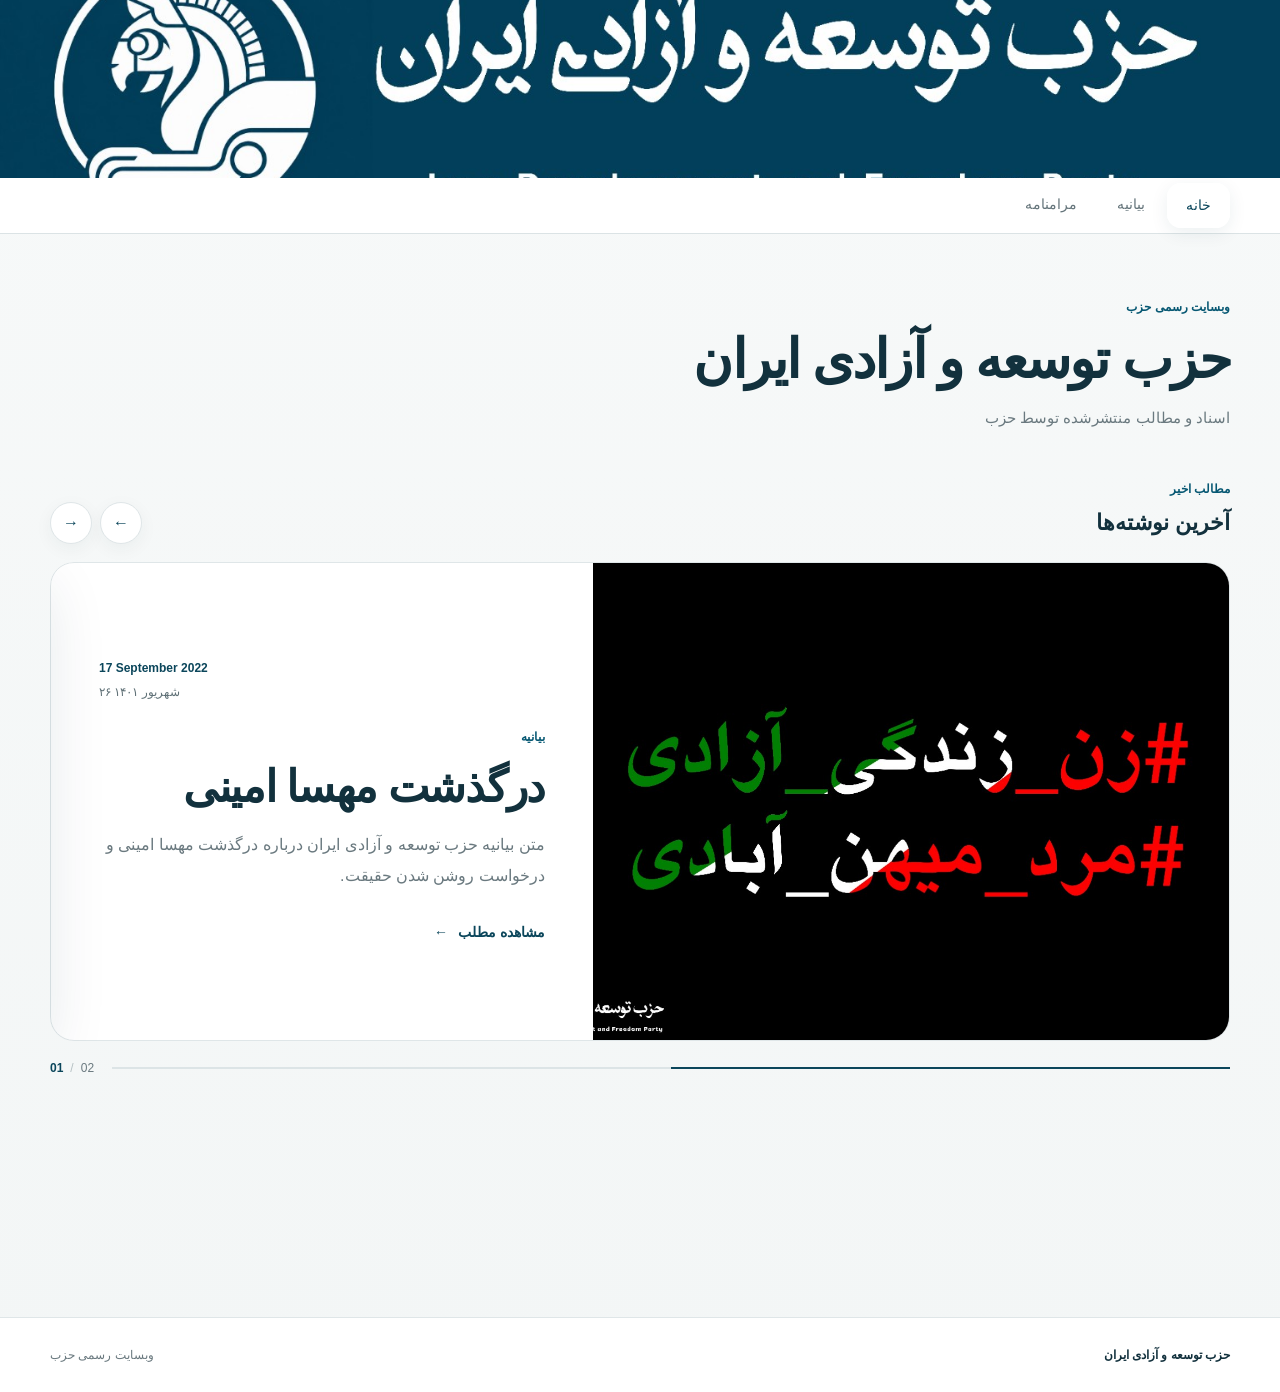
==== commit b0f6bd09: "Add files via upload" ====
--- a/index.html
+++ b/index.html
@@ -1,9 +1,29 @@
-<!doctype html><html lang="fa" dir="rtl"><head><meta charset="utf-8"><meta name="viewport" content="width=device-width,initial-scale=1,viewport-fit=cover"><meta name="theme-color" content="#063f5a"><meta name="description" content="پایگاه اطلاع‌رسانی حزب توسعه و آزادی ایران؛ بیانیه‌ها و اسناد رسمی حزب."><meta name="robots" content="index,follow,max-image-preview:large"><meta http-equiv="Content-Security-Policy" content="default-src 'self';base-uri 'self';object-src 'none';frame-ancestors 'none';form-action 'self';img-src 'self';style-src 'self';script-src 'self';font-src 'self';connect-src 'self';upgrade-insecure-requests"><link rel="stylesheet" href="style-site-2026.css"><title>حزب توسعه و آزادی ایران</title></head><body>
-<header class="site-header "><div class="header-inner"><a href="index.html" aria-label="صفحه اصلی"><img src="header-site-org.jpg" alt="حزب توسعه و آزادی ایران" draggable="false"></a></div></header><nav class="main-nav" aria-label="ناوبری اصلی"><div class="nav-glass"><div class="nav-links"><a class="active" href="index.html">خانه</a><a class="" href="post/eelam/">بیانیه</a><a class="" href="maramname/">مرامنامه</a></div><span class="nav-label">پایگاه اطلاع‌رسانی</span></div></nav>
-<main class="container"><section class="hero reveal"><div class="hero-kicker">پایگاه اطلاع‌رسانی حزب</div><h1>اخبار، بیانیه‌ها و اسناد حزب توسعه و آزادی ایران</h1><p>دسترسی مستقیم به مطالب و اسناد منتشرشده در پایگاه رسمی حزب.</p></section>
-<section class="news-shell reveal" aria-label="مطالب منتشرشده"><div class="carousel"><div class="track">
-<article class="news-card is-active"><a class="news-media" href="post/eelam/"><img src="eelam-site-banner-1401.jpg" alt="بنر اعلام موجودیت حزب توسعه و آزادی ایران"></a><div class="news-body"><div class="news-meta"><span>اعلام موجودیت</span><span class="dot"></span><span>پست ۱</span></div><div class="date-row"><span class="date-pill">۱۴ شهریور ۱۴۰۱</span><span class="date-pill">5 September 2022</span></div><h2>بیانیه اعلام موجودیت حزب توسعه و آزادی ایران</h2><p>متن اعلام موجودیت و اصول اعلام‌شده حزب در آغاز فعالیت تشکیلاتی.</p><div class="card-actions"><a class="primary-btn" href="post/eelam/">مشاهده بیانیه</a><button class="copy-btn" type="button" data-copy-url="post/eelam/" aria-label="کپی لینک بیانیه" title="کپی لینک"><svg viewBox="0 0 24 24" aria-hidden="true"><rect x="8" y="8" width="10" height="10" rx="2"></rect><path d="M16 8V6a2 2 0 0 0-2-2H6a2 2 0 0 0-2 2v8a2 2 0 0 0 2 2h2"></path></svg></button></div></div></article>
-<article class="news-card"><a class="news-media" href="post/mahsa-1401/"><img src="mahsa-site-banner-1401.jpg" alt="تصویر منتشرشده برای بیانیه ۲۶ شهریور ۱۴۰۱"></a><div class="news-body"><div class="news-meta"><span>بیانیه</span><span class="dot"></span><span>پست ۲</span></div><div class="date-row"><span class="date-pill">۲۶ شهریور ۱۴۰۱</span><span class="date-pill">17 September 2022</span></div><h2>درگذشت مهسا امینی؛ درخواست برای روشن شدن حقیقت</h2><p>متن بیانیه حزب درباره درگذشت مهسا امینی و درخواست برای روشن شدن حقیقت و پاسخ‌گویی.</p><div class="card-actions"><a class="primary-btn" href="post/mahsa-1401/">مشاهده بیانیه</a><button class="copy-btn" type="button" data-copy-url="post/mahsa-1401/" aria-label="کپی لینک بیانیه" title="کپی لینک"><svg viewBox="0 0 24 24" aria-hidden="true"><rect x="8" y="8" width="10" height="10" rx="2"></rect><path d="M16 8V6a2 2 0 0 0-2-2H6a2 2 0 0 0-2 2v8a2 2 0 0 0 2 2h2"></path></svg></button></div></div></article>
-</div><div class="carousel-controls"><button class="arrow-btn" data-dir="prev" aria-label="خبر قبلی">‹</button><div class="dots"><button class="dot-btn active" aria-label="پست اول"></button><button class="dot-btn" aria-label="پست دوم"></button></div><button class="arrow-btn" data-dir="next" aria-label="خبر بعدی">›</button></div></div><div class="progress"><i></i></div></section>
-<section class="quick-links reveal"><a class="quick-card" href="maramname/"><span class="quick-mark">م</span><div><strong>مرامنامه حزب</strong><small>اصول بنیادین، ساختار سیاسی و حقوق شهروندی</small></div><b>←</b></a><a class="quick-card" href="post/eelam/"><span class="quick-mark">ب</span><div><strong>بیانیه اعلام موجودیت</strong><small>۱۴ شهریور ۱۴۰۱ · 5 September 2022</small></div><b>←</b></a></section></main>
-<footer><div class="container footer-inner"><strong>حزب توسعه و آزادی ایران</strong><span>پایگاه اطلاع‌رسانی</span></div></footer><div class="toast" id="copyToast" role="status" aria-live="polite">لینک کپی شد</div><script src="script-site-2026.js" defer></script></body></html>+<!doctype html>
+<html lang="fa" dir="rtl">
+<head>
+<meta charset="utf-8"><meta name="viewport" content="width=device-width,initial-scale=1,viewport-fit=cover">
+<meta name="theme-color" content="#0b465b"><meta name="description" content="وبسایت رسمی حزب توسعه و آزادی ایران">
+<meta name="robots" content="index,follow,max-image-preview:large"><meta name="referrer" content="strict-origin-when-cross-origin">
+<meta http-equiv="Content-Security-Policy" content="default-src 'self';base-uri 'self';object-src 'none';frame-ancestors 'none';form-action 'self';img-src 'self';style-src 'self';script-src 'self';font-src 'self';connect-src 'self';upgrade-insecure-requests">
+<link rel="stylesheet" href="style-site-2026.css"><title>حزب توسعه و آزادی ایران | وبسایت رسمی حزب</title>
+</head>
+<body>
+<header class="site-header"><a href="./" aria-label="خانه"><img src="header-site-org.jpg" alt="حزب توسعه و آزادی ایران"></a></header>
+<nav class="main-nav" aria-label="ناوبری اصلی"><div class="nav-inner"><a class="active glass" href="./">خانه</a><a href="post/eelam/">بیانیه</a><a href="maramname/">مرامنامه</a></div></nav>
+<main>
+<section class="hero container reveal"><div class="hero-kicker">وبسایت رسمی حزب</div><h1>حزب توسعه و آزادی ایران</h1><p>اسناد و مطالب منتشرشده توسط حزب</p></section>
+<section class="news-wrap container reveal" aria-label="مطالب اخیر">
+<div class="news-head"><div><span>مطالب اخیر</span><strong>آخرین نوشته‌ها</strong></div><div class="controls"><button class="slider-btn" id="prevNews" type="button" aria-label="مطلب قبلی">←</button><button class="slider-btn" id="nextNews" type="button" aria-label="مطلب بعدی">→</button></div></div>
+<div class="news-viewport" id="newsViewport">
+<div class="news-track" id="newsTrack">
+<article class="news-card" data-index="0"><a class="news-media" href="post/mahsa-1401/"><img src="mahsa-site-banner-1401.jpg" alt="بیانیه ۲۶ شهریور ۱۴۰۱"></a><div class="news-copy"><div class="date"><span>17 September 2022</span><span>۲۶ شهریور ۱۴۰۱</span></div><div class="news-type">بیانیه</div><h2>درگذشت مهسا امینی</h2><p>متن بیانیه حزب توسعه و آزادی ایران درباره درگذشت مهسا امینی و درخواست روشن شدن حقیقت.</p><a class="read-more" href="post/mahsa-1401/">مشاهده مطلب <span>←</span></a></div></article>
+<article class="news-card" data-index="1"><a class="news-media" href="post/eelam/"><img src="eelam-site-banner-1401.jpg" alt="بیانیه اعلام موجودیت حزب توسعه و آزادی ایران"></a><div class="news-copy"><div class="date"><span>5 September 2022</span><span>۱۴ شهریور ۱۴۰۱</span></div><div class="news-type">بیانیه</div><h2>بیانیه اعلام موجودیت حزب توسعه و آزادی ایران</h2><p>متن اعلام موجودیت حزب و اصولی که در آغاز فعالیت تشکیلاتی اعلام شده است.</p><a class="read-more" href="post/eelam/">مشاهده مطلب <span>←</span></a></div></article>
+</div></div>
+<div class="slider-meta"><div class="progress"><span id="progressBar"></span></div><div class="counter"><span id="newsCurrent">01</span><i>/</i><span>02</span></div></div>
+</section>
+<section class="official-link container reveal"><a href="maramname/"><span class="mark">م</span><span><strong>مرامنامه حزب</strong><small>سند اصول و چارچوب اعلام‌شده حزب</small></span><b>←</b></a></section>
+</main>
+<footer><div class="container footer-inner"><strong>حزب توسعه و آزادی ایران</strong><span>وبسایت رسمی حزب</span></div></footer>
+<div class="toast" id="copyToast" role="status" aria-live="polite">لینک کپی شد</div>
+<script src="script-site-2026.js" defer></script>
+</body></html>
--- a/style-site-2026.css
+++ b/style-site-2026.css
@@ -1,10 +1,18 @@
-:root{--bg:#f5f7f8;--surface:rgba(255,255,255,.82);--solid:#fff;--ink:#102c39;--muted:#687983;--brand:#063f5a;--brand2:#0b5876;--line:rgba(16,44,57,.11);--shadow:0 18px 55px rgba(11,48,66,.10);--max:1180px}
-*{box-sizing:border-box}html{scroll-behavior:smooth}body{margin:0;background:radial-gradient(circle at 20% 0%,#fff 0,#f5f7f8 42%,#eef2f4 100%);color:var(--ink);font-family:-apple-system,BlinkMacSystemFont,"SF Pro Display","SF Pro Text","SF Arabic","Helvetica Neue",Arial,sans-serif;font-size:17px;line-height:1.9;-webkit-font-smoothing:antialiased;text-rendering:optimizeLegibility}body:before{content:"";position:fixed;inset:0;pointer-events:none;background:linear-gradient(120deg,rgba(255,255,255,.55),transparent 35%,rgba(6,63,90,.025));z-index:-1}a{color:inherit;text-decoration:none}button{font:inherit}img{display:block;max-width:100%}.container{width:min(calc(100% - 36px),var(--max));margin-inline:auto}
-.site-header{padding:14px 0 0;background:linear-gradient(180deg,#fff 0,#f8fafb 100%);border-bottom:1px solid var(--line)}.site-header .header-inner{width:min(calc(100% - 36px),var(--max));margin:auto;overflow:hidden;border-radius:22px 22px 0 0}.site-header img{width:100%;height:clamp(112px,15vw,170px);object-fit:cover;object-position:center;border-radius:22px 22px 0 0}.main-nav{position:sticky;top:0;z-index:50;padding:10px 0}.nav-glass{width:min(calc(100% - 36px),var(--max));margin:auto;display:flex;align-items:center;justify-content:space-between;gap:12px;padding:8px 10px;background:rgba(255,255,255,.76);backdrop-filter:blur(18px) saturate(150%);-webkit-backdrop-filter:blur(18px) saturate(150%);border:1px solid rgba(255,255,255,.9);box-shadow:0 10px 30px rgba(10,45,60,.08);border-radius:18px}.nav-links{display:flex;gap:4px}.nav-links a{padding:8px 14px;border-radius:12px;color:#536873;font-size:14px;transition:.25s ease}.nav-links a:hover,.nav-links a.active{background:#edf4f7;color:var(--brand)}.nav-label{font-size:12px;color:#87949a;padding-inline:8px;white-space:nowrap}
-.hero{padding:42px 0 18px}.hero-kicker{display:flex;align-items:center;gap:10px;color:var(--brand);font-size:12px;font-weight:700;margin-bottom:9px}.hero-kicker:before{content:"";width:26px;height:2px;background:var(--brand);border-radius:99px}.hero h1{font-size:clamp(30px,5vw,58px);line-height:1.22;letter-spacing:-.045em;margin:0;max-width:760px}.hero p{color:var(--muted);max-width:670px;margin:14px 0 0;font-size:15px}
-.news-shell{padding:20px 0 72px}.carousel{position:relative;overflow:hidden;padding:6px 0 46px}.track{display:flex;direction:ltr;gap:22px;transition:transform .65s cubic-bezier(.22,.61,.36,1);will-change:transform}.news-card{direction:rtl;flex:0 0 calc(78% - 11px);display:grid;grid-template-columns:1.1fr .9fr;min-height:440px;background:var(--surface);border:1px solid rgba(255,255,255,.92);border-radius:30px;overflow:hidden;box-shadow:var(--shadow);backdrop-filter:blur(12px);-webkit-backdrop-filter:blur(12px);transition:transform .4s ease,box-shadow .4s ease,opacity .4s ease}.news-card:hover{transform:translateY(-4px);box-shadow:0 25px 70px rgba(11,48,66,.14)}.news-card.is-active{opacity:1}.news-card:not(.is-active){opacity:.72}.news-media{position:relative;min-height:100%;overflow:hidden;background:#dfe7ea}.news-media img{width:100%;height:100%;min-height:440px;object-fit:cover;transition:transform .7s cubic-bezier(.22,.61,.36,1)}.news-card:hover .news-media img{transform:scale(1.035)}.news-media:after{content:"";position:absolute;inset:0;background:linear-gradient(180deg,transparent 45%,rgba(3,25,35,.22));pointer-events:none}.news-body{display:flex;flex-direction:column;justify-content:center;padding:42px 40px}.news-meta{display:flex;align-items:center;gap:9px;color:var(--brand);font-size:12px;font-weight:700;margin-bottom:15px}.dot{width:6px;height:6px;background:var(--brand);border-radius:50%}.news-body h2{font-size:clamp(25px,3.3vw,42px);line-height:1.3;letter-spacing:-.035em;margin:0 0 16px}.news-body p{color:#63747d;margin:0 0 25px;max-width:510px;font-size:15px}.date-row{display:flex;flex-wrap:wrap;gap:8px;margin-bottom:25px}.date-pill{display:inline-flex;align-items:center;padding:6px 10px;border:1px solid var(--line);background:#fff;border-radius:999px;color:#526772;font-size:11px}.card-actions{display:flex;align-items:center;gap:9px}.primary-btn{display:inline-flex;align-items:center;justify-content:center;padding:10px 17px;background:var(--brand);color:#fff;border-radius:13px;font-size:13px;transition:.25s ease;box-shadow:0 8px 20px rgba(6,63,90,.16)}.primary-btn:hover{background:var(--brand2);transform:translateY(-1px)}.copy-btn,.arrow-btn{border:1px solid var(--line);background:#fff;color:var(--brand);cursor:pointer;display:grid;place-items:center;transition:.25s ease}.copy-btn{width:42px;height:42px;border-radius:13px}.copy-btn:hover,.arrow-btn:hover{border-color:rgba(6,63,90,.25);background:#f3f8fa;transform:translateY(-1px)}.copy-btn svg{width:18px;height:18px;fill:none;stroke:currentColor;stroke-width:1.8;stroke-linecap:round;stroke-linejoin:round}.carousel-controls{position:absolute;bottom:0;left:50%;transform:translateX(-50%);display:flex;align-items:center;gap:8px;direction:ltr}.arrow-btn{width:46px;height:46px;border-radius:50%;font-size:22px}.arrow-btn:disabled{opacity:.35;cursor:not-allowed}.dots{display:flex;gap:6px;align-items:center;margin:0 5px}.dot-btn{width:7px;height:7px;border:0;padding:0;background:#c7d3d8;border-radius:99px;cursor:pointer;transition:.3s ease}.dot-btn.active{width:24px;background:var(--brand)}.progress{height:2px;background:#dbe3e6;border-radius:99px;overflow:hidden;max-width:260px;margin:4px auto 0}.progress i{display:block;height:100%;width:50%;background:var(--brand);transform-origin:right;transition:width .6s ease}
-.quick-links{display:grid;grid-template-columns:repeat(2,1fr);gap:14px;padding:0 0 75px}.quick-card{display:flex;align-items:center;gap:16px;padding:20px 22px;background:#fff;border:1px solid var(--line);border-radius:20px;box-shadow:0 10px 30px rgba(10,45,60,.05);transition:.3s ease}.quick-card:hover{transform:translateY(-3px);box-shadow:0 18px 45px rgba(10,45,60,.09)}.quick-mark{width:44px;height:44px;border-radius:14px;background:#edf4f7;color:var(--brand);display:grid;place-items:center;font-weight:700}.quick-card div:nth-child(2){flex:1}.quick-card strong{display:block;font-size:15px}.quick-card small{display:block;color:var(--muted);font-size:12px}.quick-card b{font-size:20px;color:var(--brand)}
-.article,.manifesto{padding:42px 0 90px}.article-head{display:flex;align-items:flex-end;justify-content:space-between;gap:20px;margin-bottom:22px}.eyebrow{font-size:12px;font-weight:700;color:var(--brand);margin-bottom:8px}.article-head h1{font-size:clamp(30px,5vw,54px);line-height:1.22;letter-spacing:-.04em;margin:0}.article-head .lead{color:var(--muted);margin:10px 0 0;font-size:14px}.article-image{width:100%;max-height:650px;object-fit:cover;border-radius:26px;box-shadow:var(--shadow);margin-bottom:38px}.prose,.intro-text,.chapters,.final-principle{max-width:800px;margin-inline:auto}.prose p,.intro-text p,.chapter-body p,.final-principle p{margin:0 0 20px}.prose ul,.chapter-body ul,.final-principle ul{padding-right:22px}.prose li,.chapter-body li,.final-principle li{margin-bottom:8px}.signature{margin-top:35px;padding-top:20px;border-top:1px solid var(--line)}.intro-text{border-top:1px solid var(--line);padding-top:26px;margin-bottom:28px}.intro-text h2{font-size:23px;margin:0 0 12px}.chapters{display:grid;gap:10px}.chapters details{background:rgba(255,255,255,.82);border:1px solid var(--line);border-radius:18px;overflow:hidden;transition:.3s ease}.chapters details[open]{box-shadow:0 14px 35px rgba(10,45,60,.07);border-color:#cbd9de}.chapters summary{list-style:none;cursor:pointer;padding:18px 20px;display:flex;align-items:center;gap:13px;font-weight:700}.chapters summary::-webkit-details-marker{display:none}.chapters summary span{font-size:11px;color:var(--brand);min-width:64px}.chapters summary i{font-style:normal;margin-right:auto;color:var(--brand);font-size:20px;transition:.3s ease}.chapters details[open] summary i{transform:rotate(45deg)}.chapter-body{padding:4px 24px 25px;border-top:1px solid var(--line);animation:reveal .35s ease}.chapter-body h3{font-size:18px;line-height:1.55;margin:24px 0 10px}.chapter-body h3:first-child{margin-top:15px}.final-principle{margin-top:35px;padding-top:26px;border-top:2px solid var(--brand)}
-footer{padding:20px 0 34px}.footer-inner{border-top:1px solid var(--line);padding-top:18px;display:flex;align-items:center;justify-content:space-between;color:var(--muted);font-size:12px}.footer-inner strong{color:var(--ink)}.toast{position:fixed;bottom:24px;left:50%;transform:translate(-50%,20px);opacity:0;pointer-events:none;background:#102c39;color:#fff;padding:9px 14px;border-radius:999px;font-size:12px;transition:.3s ease;z-index:100}.toast.show{opacity:1;transform:translate(-50%,0)}.reveal{opacity:0;transform:translateY(20px);transition:opacity .7s ease,transform .7s cubic-bezier(.22,.61,.36,1)}.reveal.visible{opacity:1;transform:none}@keyframes reveal{from{opacity:0;transform:translateY(-6px)}to{opacity:1;transform:none}}
-@media(max-width:800px){.container,.nav-glass,.site-header .header-inner{width:min(calc(100% - 24px),var(--max))}.site-header{padding-top:8px}.site-header img{height:110px;border-radius:17px 17px 0 0}.nav-glass{border-radius:15px;padding:6px}.nav-label{display:none}.nav-links{width:100%;justify-content:space-between}.nav-links a{flex:1;text-align:center;padding:8px 5px;font-size:13px}.hero{padding-top:30px}.hero h1{font-size:34px}.news-shell{padding-top:10px}.track{gap:12px}.news-card{flex-basis:calc(100% - 2px);grid-template-columns:1fr;min-height:0}.news-media{height:230px;min-height:0}.news-media img{min-height:230px}.news-body{padding:25px 22px 27px}.news-body h2{font-size:28px}.news-body p{font-size:14px}.carousel{padding-bottom:56px}.carousel-controls{bottom:5px}.quick-links{grid-template-columns:1fr;padding-bottom:50px}.article,.manifesto{padding-top:30px}.article-head{align-items:flex-start}.article-image{border-radius:19px;margin-bottom:28px}.footer-inner{flex-direction:column;gap:6px;align-items:flex-start}}
-@media(prefers-reduced-motion:reduce){*,*::before,*::after{scroll-behavior:auto!important;animation-duration:.01ms!important;animation-iteration-count:1!important;transition-duration:.01ms!important}.track{transition:none}.reveal{opacity:1;transform:none}}
+@font-face{font-family:IDFPSans;src:url('./fonts/NotoSansArabic-Regular.ttf') format('truetype');font-weight:400;font-style:normal;font-display:swap}
+@font-face{font-family:IDFPSans;src:url('./fonts/NotoSansArabic-Medium.ttf') format('truetype');font-weight:500;font-style:normal;font-display:swap}
+@font-face{font-family:IDFPSans;src:url('./fonts/NotoSansArabic-SemiBold.ttf') format('truetype');font-weight:600;font-style:normal;font-display:swap}
+@font-face{font-family:IDFPSans;src:url('./fonts/NotoSansArabic-Bold.ttf') format('truetype');font-weight:700;font-style:normal;font-display:swap}
+:root{--ink:#12313d;--deep:#0b465b;--teal:#075873;--paper:#f5f7f7;--white:#fff;--line:#dfe6e8;--muted:#6a797f;--max:1180px;--radius:24px;--shadow:0 20px 60px rgba(8,52,66,.10)}
+*{box-sizing:border-box}html{scroll-behavior:smooth}body{margin:0;background:linear-gradient(180deg,#f7f9f9 0,#f3f6f6 100%);color:var(--ink);font-family:IDFPSans,"Noto Sans Arabic",sans-serif;font-size:16px;line-height:1.9;-webkit-font-smoothing:antialiased}a{color:inherit;text-decoration:none}button{font:inherit}img{display:block;max-width:100%}.container{width:min(calc(100% - 40px),var(--max));margin-inline:auto}
+.site-header{background:var(--deep);line-height:0;overflow:hidden}.site-header a{display:block}.site-header img{width:100%;height:auto;max-height:178px;object-fit:cover;object-position:center}
+.main-nav{position:sticky;top:0;z-index:30;background:rgba(255,255,255,.92);backdrop-filter:blur(14px);-webkit-backdrop-filter:blur(14px);border-bottom:1px solid rgba(210,220,223,.8)}.nav-inner{width:min(calc(100% - 40px),var(--max));margin:auto;display:flex;justify-content:flex-start;gap:4px}.nav-inner a{position:relative;padding:13px 18px;color:#64747a;font-size:14px;transition:color .25s ease,transform .25s ease}.nav-inner a:hover{color:var(--deep);transform:translateY(-1px)}.nav-inner a.active.glass{margin:5px 0;padding:8px 18px;color:var(--deep);background:rgba(255,255,255,.68);border:1px solid rgba(255,255,255,.9);border-radius:14px;box-shadow:0 5px 18px rgba(10,60,75,.08);backdrop-filter:blur(12px)}
+.hero{padding:62px 0 34px}.hero-kicker{font-size:12px;font-weight:600;color:var(--teal);margin-bottom:8px}.hero h1{margin:0;font-size:clamp(30px,5vw,54px);line-height:1.25;letter-spacing:-.035em;font-weight:700}.hero p{margin:10px 0 0;color:var(--muted);font-size:15px}
+.news-wrap{padding:12px 0 30px}.news-head{display:flex;align-items:end;justify-content:space-between;gap:20px;margin-bottom:18px}.news-head div:first-child{display:grid;gap:1px}.news-head span{font-size:12px;color:var(--teal);font-weight:600}.news-head strong{font-size:22px}.controls{display:flex;gap:8px}.slider-btn{width:42px;height:42px;border:1px solid var(--line);background:#fff;border-radius:50%;color:var(--deep);display:grid;place-items:center;cursor:pointer;transition:.25s ease;box-shadow:0 5px 18px rgba(8,52,66,.05)}.slider-btn:hover{background:var(--deep);color:#fff;transform:translateY(-2px)}
+.news-viewport{overflow:hidden;border-radius:var(--radius);touch-action:pan-y}.news-track{display:flex;direction:rtl;transition:transform .7s cubic-bezier(.22,.61,.36,1);will-change:transform}.news-card{flex:0 0 100%;display:grid;grid-template-columns:1.08fr .92fr;min-height:460px;background:#fff;border:1px solid var(--line);border-radius:var(--radius);overflow:hidden;box-shadow:var(--shadow)}.news-card:nth-child(2){direction:rtl}.news-media{position:relative;min-height:460px;overflow:hidden;background:#e7ecee}.news-media img{width:100%;height:100%;object-fit:cover;transition:transform .8s cubic-bezier(.22,.61,.36,1)}.news-card:hover .news-media img{transform:scale(1.025)}.news-copy{padding:52px 48px;display:flex;flex-direction:column;justify-content:center}.date{direction:ltr;text-align:left;display:grid;gap:1px;margin-bottom:22px;color:#607177;font-size:12px}.date span:first-child{font-weight:600;color:var(--deep)}.news-type{font-size:12px;color:var(--teal);font-weight:600;margin-bottom:8px}.news-copy h2{font-size:clamp(27px,4vw,44px);line-height:1.35;margin:0 0 14px;letter-spacing:-.03em}.news-copy p{margin:0;color:var(--muted);max-width:520px}.read-more{margin-top:28px;display:inline-flex;align-items:center;gap:10px;width:max-content;color:var(--deep);font-weight:600;font-size:14px}.read-more span{transition:transform .25s ease}.read-more:hover span{transform:translateX(-5px)}
+.slider-meta{display:flex;align-items:center;gap:18px;margin-top:16px}.progress{height:2px;background:#dce4e6;flex:1;overflow:hidden}.progress span{display:block;height:100%;width:50%;background:var(--deep);transition:width .7s ease}.counter{display:flex;gap:7px;align-items:center;direction:ltr;color:var(--muted);font-size:12px}.counter span:first-child{color:var(--deep);font-weight:700}.counter i{font-style:normal;color:#b5c0c3}
+.official-link{padding:30px 0 80px}.official-link>a{display:flex;align-items:center;gap:18px;padding:20px 4px;border-top:1px solid var(--line);border-bottom:1px solid var(--line);transition:.3s ease}.official-link>a:hover{padding-inline:14px;background:rgba(255,255,255,.55)}.mark{width:44px;height:44px;border-radius:14px;background:var(--deep);color:#fff;display:grid;place-items:center;font-weight:700}.official-link>a span:nth-child(2){display:grid;gap:2px;flex:1}.official-link strong{font-size:16px}.official-link small{font-size:12px;color:var(--muted)}.official-link b{color:var(--deep);font-size:20px}
+footer{background:#fff;border-top:1px solid var(--line)}.footer-inner{min-height:74px;display:flex;justify-content:space-between;align-items:center;font-size:12px}.footer-inner span{color:var(--muted)}
+.article,.manifesto{padding:54px 0 90px}.article-head{display:flex;align-items:end;justify-content:space-between;gap:20px;margin-bottom:28px}.eyebrow{font-size:12px;color:var(--teal);font-weight:600}.article-head h1{margin:5px 0 0;font-size:clamp(30px,5vw,50px);line-height:1.3;letter-spacing:-.03em}.icon-button{width:42px;height:42px;border:1px solid var(--line);background:#fff;color:var(--deep);border-radius:50%;display:grid;place-items:center;cursor:pointer}.icon-button svg{width:18px;height:18px;fill:none;stroke:currentColor;stroke-width:1.7;stroke-linecap:round;stroke-linejoin:round}.article-image{width:100%;max-height:650px;object-fit:cover;border-radius:24px;margin-bottom:42px;box-shadow:var(--shadow)}.prose,.intro-text,.chapter-body,.final-principle{max-width:800px;margin-inline:auto}.prose p,.intro-text p,.chapter-body p,.final-principle p{margin:0 0 20px}.prose li,.chapter-body li,.final-principle li{margin-bottom:8px}.prose ul,.chapter-body ul,.final-principle ul{padding-right:24px}.signature{border-top:1px solid var(--line);padding-top:22px;margin-top:35px}.intro-text{border-top:1px solid var(--line);padding-top:28px;margin-bottom:35px}.intro-text h2{margin:0 0 14px}.chapters{max-width:800px;margin:auto;display:grid;gap:10px}.chapters details{background:#fff;border:1px solid var(--line);border-radius:18px;overflow:hidden;transition:.3s ease}.chapters details[open]{box-shadow:0 14px 40px rgba(8,52,66,.07);border-color:#cbd9dc}.chapters summary{list-style:none;cursor:pointer;padding:18px 20px;display:flex;align-items:center;gap:12px;font-weight:700}.chapters summary::-webkit-details-marker{display:none}.chapters summary span{font-size:11px;color:var(--teal);min-width:60px}.chapters summary i{font-style:normal;margin-right:auto;color:var(--teal);font-size:22px;transition:transform .3s}.chapters details[open] summary i{transform:rotate(45deg)}.chapter-body{padding:0 20px 22px}.chapter-body h3{font-size:17px;margin:20px 0 8px}.final-principle{margin-top:35px;border-top:1px solid var(--line);padding-top:28px}.lead{color:var(--muted)}
+.toast{position:fixed;left:50%;bottom:24px;transform:translate(-50%,18px);opacity:0;pointer-events:none;background:#102f3a;color:#fff;border-radius:999px;padding:8px 15px;font-size:12px;transition:.3s ease;z-index:50}.toast.show{opacity:1;transform:translate(-50%,0)}.reveal{opacity:0;transform:translateY(18px);transition:opacity .7s ease,transform .7s ease}.reveal.in{opacity:1;transform:none}
+@media(max-width:760px){.container{width:min(calc(100% - 24px),var(--max))}.site-header img{max-height:112px}.nav-inner{width:calc(100% - 24px)}.nav-inner a{padding:11px 12px;font-size:13px}.nav-inner a.active.glass{padding:7px 13px}.hero{padding:42px 0 25px}.news-card{grid-template-columns:1fr;min-height:0}.news-media{min-height:250px;max-height:300px}.news-copy{padding:28px 24px 32px}.news-copy h2{font-size:29px}.date{margin-bottom:16px}.slider-btn{width:38px;height:38px}.official-link{padding-bottom:55px}.article,.manifesto{padding-top:38px}.article-image{border-radius:18px}.article-head{align-items:start}.footer-inner{min-height:64px}.footer-inner span{display:none}}
+@media(prefers-reduced-motion:reduce){html{scroll-behavior:auto}.news-track,.progress span,.reveal,.site-header img,.news-media img,.slider-btn,.nav-inner a{transition:none}.reveal{opacity:1;transform:none}}
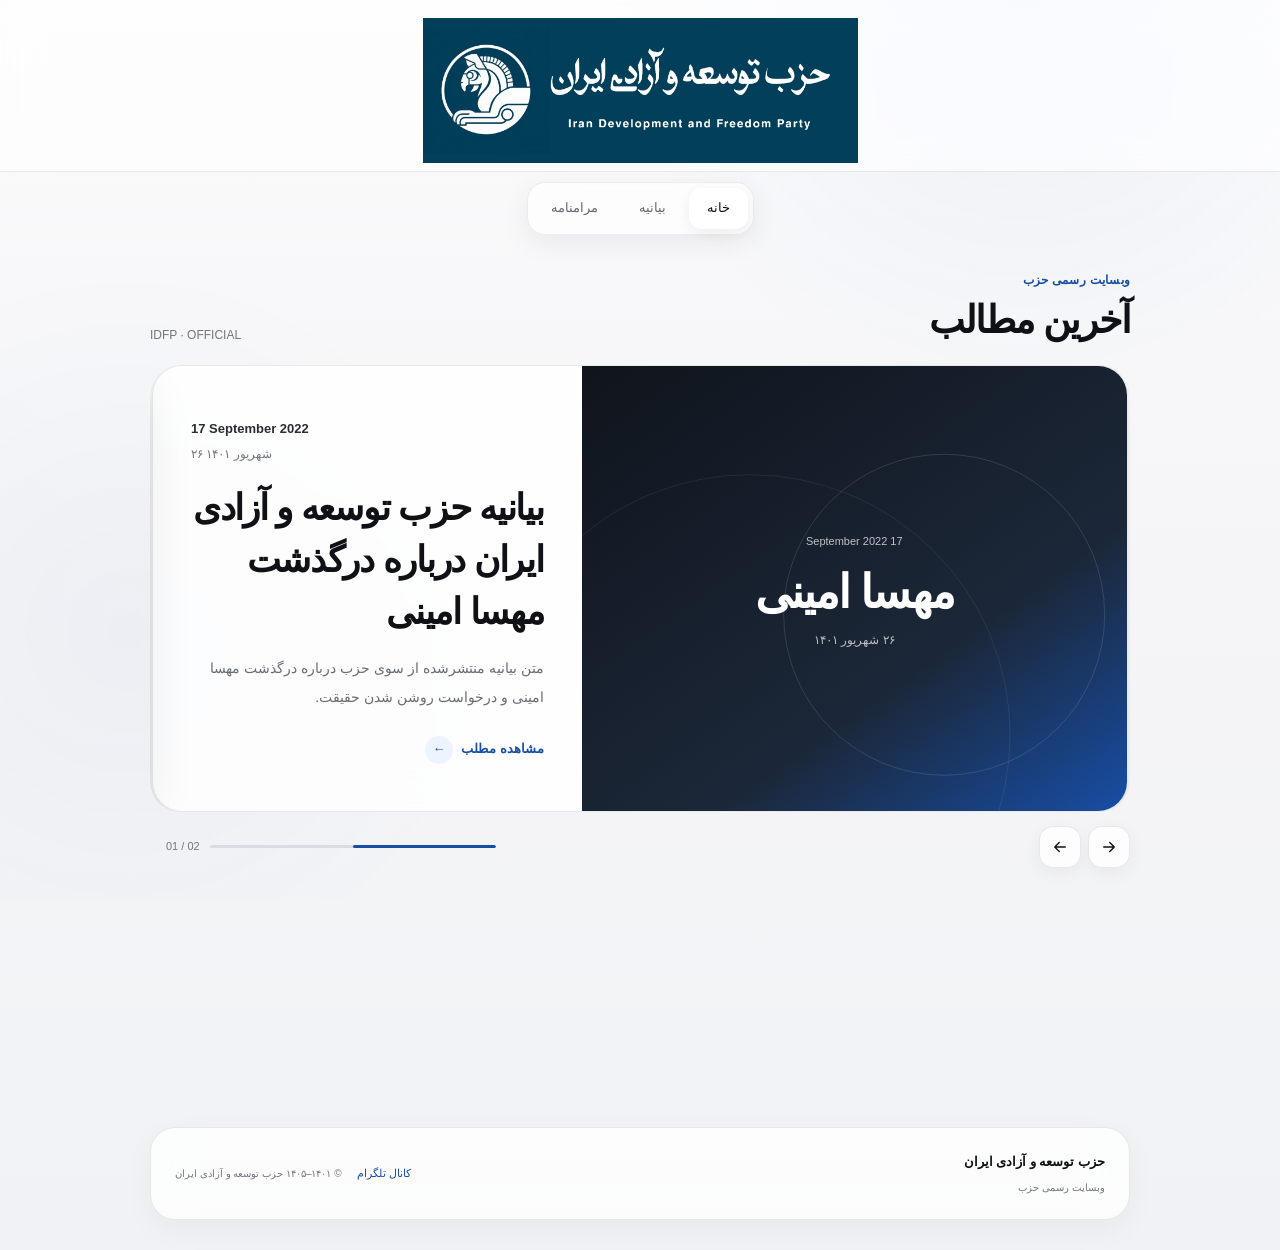
==== commit a22bdf72: "Add files via upload" ====
--- a/index.html
+++ b/index.html
@@ -2,28 +2,25 @@
 <html lang="fa" dir="rtl">
 <head>
 <meta charset="utf-8"><meta name="viewport" content="width=device-width,initial-scale=1,viewport-fit=cover">
-<meta name="theme-color" content="#0b465b"><meta name="description" content="وبسایت رسمی حزب توسعه و آزادی ایران">
-<meta name="robots" content="index,follow,max-image-preview:large"><meta name="referrer" content="strict-origin-when-cross-origin">
+<meta name="theme-color" content="#f5f5f7"><meta name="description" content="وبسایت رسمی حزب توسعه و آزادی ایران.">
+<meta name="referrer" content="strict-origin-when-cross-origin"><meta name="robots" content="index,follow,max-image-preview:large">
 <meta http-equiv="Content-Security-Policy" content="default-src 'self';base-uri 'self';object-src 'none';frame-ancestors 'none';form-action 'self';img-src 'self';style-src 'self';script-src 'self';font-src 'self';connect-src 'self';upgrade-insecure-requests">
-<link rel="stylesheet" href="style-site-2026.css"><title>حزب توسعه و آزادی ایران | وبسایت رسمی حزب</title>
+<link rel="stylesheet" href="style-site-2026.css"><title>وبسایت رسمی حزب توسعه و آزادی ایران</title>
 </head>
 <body>
-<header class="site-header"><a href="./" aria-label="خانه"><img src="header-site-org.jpg" alt="حزب توسعه و آزادی ایران"></a></header>
-<nav class="main-nav" aria-label="ناوبری اصلی"><div class="nav-inner"><a class="active glass" href="./">خانه</a><a href="post/eelam/">بیانیه</a><a href="maramname/">مرامنامه</a></div></nav>
-<main>
-<section class="hero container reveal"><div class="hero-kicker">وبسایت رسمی حزب</div><h1>حزب توسعه و آزادی ایران</h1><p>اسناد و مطالب منتشرشده توسط حزب</p></section>
-<section class="news-wrap container reveal" aria-label="مطالب اخیر">
-<div class="news-head"><div><span>مطالب اخیر</span><strong>آخرین نوشته‌ها</strong></div><div class="controls"><button class="slider-btn" id="prevNews" type="button" aria-label="مطلب قبلی">←</button><button class="slider-btn" id="nextNews" type="button" aria-label="مطلب بعدی">→</button></div></div>
-<div class="news-viewport" id="newsViewport">
-<div class="news-track" id="newsTrack">
-<article class="news-card" data-index="0"><a class="news-media" href="post/mahsa-1401/"><img src="mahsa-site-banner-1401.jpg" alt="بیانیه ۲۶ شهریور ۱۴۰۱"></a><div class="news-copy"><div class="date"><span>17 September 2022</span><span>۲۶ شهریور ۱۴۰۱</span></div><div class="news-type">بیانیه</div><h2>درگذشت مهسا امینی</h2><p>متن بیانیه حزب توسعه و آزادی ایران درباره درگذشت مهسا امینی و درخواست روشن شدن حقیقت.</p><a class="read-more" href="post/mahsa-1401/">مشاهده مطلب <span>←</span></a></div></article>
-<article class="news-card" data-index="1"><a class="news-media" href="post/eelam/"><img src="eelam-site-banner-1401.jpg" alt="بیانیه اعلام موجودیت حزب توسعه و آزادی ایران"></a><div class="news-copy"><div class="date"><span>5 September 2022</span><span>۱۴ شهریور ۱۴۰۱</span></div><div class="news-type">بیانیه</div><h2>بیانیه اعلام موجودیت حزب توسعه و آزادی ایران</h2><p>متن اعلام موجودیت حزب و اصولی که در آغاز فعالیت تشکیلاتی اعلام شده است.</p><a class="read-more" href="post/eelam/">مشاهده مطلب <span>←</span></a></div></article>
+<header class="site-header"><a href="./" aria-label="صفحه اصلی"><img src="header-site-org.jpg" alt="حزب توسعه و آزادی ایران" draggable="false"></a></header>
+<nav class="main-nav" aria-label="ناوبری اصلی"><div class="nav-inner"><a class="active" href="./">خانه</a><a href="post/eelam/">بیانیه</a><a href="maramname/">مرامنامه</a></div></nav>
+<main class="container">
+<section class="hero reveal"><div class="hero-top"><div><div class="hero-kicker">وبسایت رسمی حزب</div><h1 class="hero-title">آخرین مطالب</h1></div><div class="hero-side">IDFP · OFFICIAL</div></div>
+<div class="news-shell">
+<div class="news-viewport" aria-live="polite"><div class="news-track">
+<article class="news-card"><div class="news-card-inner"><div class="text-cover"><div class="cover-copy"><small>17 September 2022</small><strong>مهسا امینی</strong><span>۲۶ شهریور ۱۴۰۱</span></div></div><div class="news-info"><div class="news-date"><strong>17 September 2022</strong><span>۲۶ شهریور ۱۴۰۱</span></div><h2>بیانیه حزب توسعه و آزادی ایران درباره درگذشت مهسا امینی</h2><p>متن بیانیه منتشرشده از سوی حزب درباره درگذشت مهسا امینی و درخواست روشن شدن حقیقت.</p><a class="news-link" href="post/mahsa-1401/">مشاهده مطلب <span class="arrow">←</span></a></div></div></article>
+<article class="news-card visual-left"><div class="news-card-inner"><div class="news-media"><img src="eelam-site-banner-1401.jpg" alt="بنر اعلام موجودیت حزب توسعه و آزادی ایران" loading="lazy"></div><div class="news-info"><div class="news-date"><strong>5 September 2022</strong><span>۱۴ شهریور ۱۴۰۱</span></div><h2>اعلام موجودیت حزب توسعه و آزادی ایران</h2><p>متن بیانیه اعلام موجودیت حزب و اصول اعلام‌شده در آغاز فعالیت تشکیلاتی.</p><a class="news-link" href="post/eelam/">مشاهده بیانیه <span class="arrow">←</span></a></div></div></article>
 </div></div>
-<div class="slider-meta"><div class="progress"><span id="progressBar"></span></div><div class="counter"><span id="newsCurrent">01</span><i>/</i><span>02</span></div></div>
-</section>
-<section class="official-link container reveal"><a href="maramname/"><span class="mark">م</span><span><strong>مرامنامه حزب</strong><small>سند اصول و چارچوب اعلام‌شده حزب</small></span><b>←</b></a></section>
+<div class="slider-controls"><div class="control-group"><button class="slider-btn" type="button" data-next aria-label="مطلب جدیدتر"><svg viewBox="0 0 24 24"><path d="M5 12h13M13 6l6 6-6 6"></path></svg></button><button class="slider-btn" type="button" data-prev aria-label="مطلب قدیمی‌تر"><svg viewBox="0 0 24 24"><path d="M19 12H6m5-6-6 6 6 6"></path></svg></button></div><div class="progress-wrap"><div class="progress"><i></i></div><span class="counter">01 / 02</span></div></div>
+</div></section>
+<section class="docs reveal"><a class="doc-card" href="post/eelam/"><span class="doc-icon">ب</span><div><strong>بیانیه</strong><small>متن کامل بیانیه اعلام موجودیت</small></div><span class="doc-arrow">←</span></a><a class="doc-card" href="maramname/"><span class="doc-icon">م</span><div><strong>مرامنامه</strong><small>اصول و چارچوب اعلام‌شده حزب</small></div><span class="doc-arrow">←</span></a></section>
 </main>
-<footer><div class="container footer-inner"><strong>حزب توسعه و آزادی ایران</strong><span>وبسایت رسمی حزب</span></div></footer>
-<div class="toast" id="copyToast" role="status" aria-live="polite">لینک کپی شد</div>
-<script src="script-site-2026.js" defer></script>
+<footer><div class="footer-card"><div class="footer-brand"><strong>حزب توسعه و آزادی ایران</strong><small>وبسایت رسمی حزب</small></div><div class="footer-links"><a href="https://t.me/hezbt" rel="noopener noreferrer">کانال تلگرام</a><span class="copyright">© ۱۴۰۱–۱۴۰۵ حزب توسعه و آزادی ایران</span></div></div></footer>
+<div class="toast" id="copyToast" role="status" aria-live="polite">لینک کپی شد</div><script src="script-site-2026.js" defer></script>
 </body></html>
--- a/style-site-2026.css
+++ b/style-site-2026.css
@@ -1,18 +1,18 @@
-@font-face{font-family:IDFPSans;src:url('./fonts/NotoSansArabic-Regular.ttf') format('truetype');font-weight:400;font-style:normal;font-display:swap}
-@font-face{font-family:IDFPSans;src:url('./fonts/NotoSansArabic-Medium.ttf') format('truetype');font-weight:500;font-style:normal;font-display:swap}
-@font-face{font-family:IDFPSans;src:url('./fonts/NotoSansArabic-SemiBold.ttf') format('truetype');font-weight:600;font-style:normal;font-display:swap}
-@font-face{font-family:IDFPSans;src:url('./fonts/NotoSansArabic-Bold.ttf') format('truetype');font-weight:700;font-style:normal;font-display:swap}
-:root{--ink:#12313d;--deep:#0b465b;--teal:#075873;--paper:#f5f7f7;--white:#fff;--line:#dfe6e8;--muted:#6a797f;--max:1180px;--radius:24px;--shadow:0 20px 60px rgba(8,52,66,.10)}
-*{box-sizing:border-box}html{scroll-behavior:smooth}body{margin:0;background:linear-gradient(180deg,#f7f9f9 0,#f3f6f6 100%);color:var(--ink);font-family:IDFPSans,"Noto Sans Arabic",sans-serif;font-size:16px;line-height:1.9;-webkit-font-smoothing:antialiased}a{color:inherit;text-decoration:none}button{font:inherit}img{display:block;max-width:100%}.container{width:min(calc(100% - 40px),var(--max));margin-inline:auto}
-.site-header{background:var(--deep);line-height:0;overflow:hidden}.site-header a{display:block}.site-header img{width:100%;height:auto;max-height:178px;object-fit:cover;object-position:center}
-.main-nav{position:sticky;top:0;z-index:30;background:rgba(255,255,255,.92);backdrop-filter:blur(14px);-webkit-backdrop-filter:blur(14px);border-bottom:1px solid rgba(210,220,223,.8)}.nav-inner{width:min(calc(100% - 40px),var(--max));margin:auto;display:flex;justify-content:flex-start;gap:4px}.nav-inner a{position:relative;padding:13px 18px;color:#64747a;font-size:14px;transition:color .25s ease,transform .25s ease}.nav-inner a:hover{color:var(--deep);transform:translateY(-1px)}.nav-inner a.active.glass{margin:5px 0;padding:8px 18px;color:var(--deep);background:rgba(255,255,255,.68);border:1px solid rgba(255,255,255,.9);border-radius:14px;box-shadow:0 5px 18px rgba(10,60,75,.08);backdrop-filter:blur(12px)}
-.hero{padding:62px 0 34px}.hero-kicker{font-size:12px;font-weight:600;color:var(--teal);margin-bottom:8px}.hero h1{margin:0;font-size:clamp(30px,5vw,54px);line-height:1.25;letter-spacing:-.035em;font-weight:700}.hero p{margin:10px 0 0;color:var(--muted);font-size:15px}
-.news-wrap{padding:12px 0 30px}.news-head{display:flex;align-items:end;justify-content:space-between;gap:20px;margin-bottom:18px}.news-head div:first-child{display:grid;gap:1px}.news-head span{font-size:12px;color:var(--teal);font-weight:600}.news-head strong{font-size:22px}.controls{display:flex;gap:8px}.slider-btn{width:42px;height:42px;border:1px solid var(--line);background:#fff;border-radius:50%;color:var(--deep);display:grid;place-items:center;cursor:pointer;transition:.25s ease;box-shadow:0 5px 18px rgba(8,52,66,.05)}.slider-btn:hover{background:var(--deep);color:#fff;transform:translateY(-2px)}
-.news-viewport{overflow:hidden;border-radius:var(--radius);touch-action:pan-y}.news-track{display:flex;direction:rtl;transition:transform .7s cubic-bezier(.22,.61,.36,1);will-change:transform}.news-card{flex:0 0 100%;display:grid;grid-template-columns:1.08fr .92fr;min-height:460px;background:#fff;border:1px solid var(--line);border-radius:var(--radius);overflow:hidden;box-shadow:var(--shadow)}.news-card:nth-child(2){direction:rtl}.news-media{position:relative;min-height:460px;overflow:hidden;background:#e7ecee}.news-media img{width:100%;height:100%;object-fit:cover;transition:transform .8s cubic-bezier(.22,.61,.36,1)}.news-card:hover .news-media img{transform:scale(1.025)}.news-copy{padding:52px 48px;display:flex;flex-direction:column;justify-content:center}.date{direction:ltr;text-align:left;display:grid;gap:1px;margin-bottom:22px;color:#607177;font-size:12px}.date span:first-child{font-weight:600;color:var(--deep)}.news-type{font-size:12px;color:var(--teal);font-weight:600;margin-bottom:8px}.news-copy h2{font-size:clamp(27px,4vw,44px);line-height:1.35;margin:0 0 14px;letter-spacing:-.03em}.news-copy p{margin:0;color:var(--muted);max-width:520px}.read-more{margin-top:28px;display:inline-flex;align-items:center;gap:10px;width:max-content;color:var(--deep);font-weight:600;font-size:14px}.read-more span{transition:transform .25s ease}.read-more:hover span{transform:translateX(-5px)}
-.slider-meta{display:flex;align-items:center;gap:18px;margin-top:16px}.progress{height:2px;background:#dce4e6;flex:1;overflow:hidden}.progress span{display:block;height:100%;width:50%;background:var(--deep);transition:width .7s ease}.counter{display:flex;gap:7px;align-items:center;direction:ltr;color:var(--muted);font-size:12px}.counter span:first-child{color:var(--deep);font-weight:700}.counter i{font-style:normal;color:#b5c0c3}
-.official-link{padding:30px 0 80px}.official-link>a{display:flex;align-items:center;gap:18px;padding:20px 4px;border-top:1px solid var(--line);border-bottom:1px solid var(--line);transition:.3s ease}.official-link>a:hover{padding-inline:14px;background:rgba(255,255,255,.55)}.mark{width:44px;height:44px;border-radius:14px;background:var(--deep);color:#fff;display:grid;place-items:center;font-weight:700}.official-link>a span:nth-child(2){display:grid;gap:2px;flex:1}.official-link strong{font-size:16px}.official-link small{font-size:12px;color:var(--muted)}.official-link b{color:var(--deep);font-size:20px}
-footer{background:#fff;border-top:1px solid var(--line)}.footer-inner{min-height:74px;display:flex;justify-content:space-between;align-items:center;font-size:12px}.footer-inner span{color:var(--muted)}
-.article,.manifesto{padding:54px 0 90px}.article-head{display:flex;align-items:end;justify-content:space-between;gap:20px;margin-bottom:28px}.eyebrow{font-size:12px;color:var(--teal);font-weight:600}.article-head h1{margin:5px 0 0;font-size:clamp(30px,5vw,50px);line-height:1.3;letter-spacing:-.03em}.icon-button{width:42px;height:42px;border:1px solid var(--line);background:#fff;color:var(--deep);border-radius:50%;display:grid;place-items:center;cursor:pointer}.icon-button svg{width:18px;height:18px;fill:none;stroke:currentColor;stroke-width:1.7;stroke-linecap:round;stroke-linejoin:round}.article-image{width:100%;max-height:650px;object-fit:cover;border-radius:24px;margin-bottom:42px;box-shadow:var(--shadow)}.prose,.intro-text,.chapter-body,.final-principle{max-width:800px;margin-inline:auto}.prose p,.intro-text p,.chapter-body p,.final-principle p{margin:0 0 20px}.prose li,.chapter-body li,.final-principle li{margin-bottom:8px}.prose ul,.chapter-body ul,.final-principle ul{padding-right:24px}.signature{border-top:1px solid var(--line);padding-top:22px;margin-top:35px}.intro-text{border-top:1px solid var(--line);padding-top:28px;margin-bottom:35px}.intro-text h2{margin:0 0 14px}.chapters{max-width:800px;margin:auto;display:grid;gap:10px}.chapters details{background:#fff;border:1px solid var(--line);border-radius:18px;overflow:hidden;transition:.3s ease}.chapters details[open]{box-shadow:0 14px 40px rgba(8,52,66,.07);border-color:#cbd9dc}.chapters summary{list-style:none;cursor:pointer;padding:18px 20px;display:flex;align-items:center;gap:12px;font-weight:700}.chapters summary::-webkit-details-marker{display:none}.chapters summary span{font-size:11px;color:var(--teal);min-width:60px}.chapters summary i{font-style:normal;margin-right:auto;color:var(--teal);font-size:22px;transition:transform .3s}.chapters details[open] summary i{transform:rotate(45deg)}.chapter-body{padding:0 20px 22px}.chapter-body h3{font-size:17px;margin:20px 0 8px}.final-principle{margin-top:35px;border-top:1px solid var(--line);padding-top:28px}.lead{color:var(--muted)}
-.toast{position:fixed;left:50%;bottom:24px;transform:translate(-50%,18px);opacity:0;pointer-events:none;background:#102f3a;color:#fff;border-radius:999px;padding:8px 15px;font-size:12px;transition:.3s ease;z-index:50}.toast.show{opacity:1;transform:translate(-50%,0)}.reveal{opacity:0;transform:translateY(18px);transition:opacity .7s ease,transform .7s ease}.reveal.in{opacity:1;transform:none}
-@media(max-width:760px){.container{width:min(calc(100% - 24px),var(--max))}.site-header img{max-height:112px}.nav-inner{width:calc(100% - 24px)}.nav-inner a{padding:11px 12px;font-size:13px}.nav-inner a.active.glass{padding:7px 13px}.hero{padding:42px 0 25px}.news-card{grid-template-columns:1fr;min-height:0}.news-media{min-height:250px;max-height:300px}.news-copy{padding:28px 24px 32px}.news-copy h2{font-size:29px}.date{margin-bottom:16px}.slider-btn{width:38px;height:38px}.official-link{padding-bottom:55px}.article,.manifesto{padding-top:38px}.article-image{border-radius:18px}.article-head{align-items:start}.footer-inner{min-height:64px}.footer-inner span{display:none}}
-@media(prefers-reduced-motion:reduce){html{scroll-behavior:auto}.news-track,.progress span,.reveal,.site-header img,.news-media img,.slider-btn,.nav-inner a{transition:none}.reveal{opacity:1;transform:none}}
+@font-face{font-family:IDFPUI;src:url('fonts/IDFP-UI-Regular.ttf') format('truetype');font-weight:400;font-style:normal;font-display:swap}
+@font-face{font-family:IDFPUI;src:url('fonts/IDFP-UI-Medium.ttf') format('truetype');font-weight:500;font-style:normal;font-display:swap}
+@font-face{font-family:IDFPUI;src:url('fonts/IDFP-UI-SemiBold.ttf') format('truetype');font-weight:600;font-style:normal;font-display:swap}
+@font-face{font-family:IDFPUI;src:url('fonts/IDFP-UI-Bold.ttf') format('truetype');font-weight:700;font-style:normal;font-display:swap}
+:root{--bg:#f5f5f7;--card:rgba(255,255,255,.84);--solid:#fff;--ink:#101116;--muted:#74767e;--blue:#174ea6;--blue2:#0e3d91;--line:rgba(16,17,22,.09);--glass:rgba(255,255,255,.72);--shadow:0 18px 50px rgba(18,25,40,.08);--radius:26px;--max:980px}
+*{box-sizing:border-box}html{scroll-behavior:smooth}body{margin:0;background:linear-gradient(180deg,#fbfbfc 0%,var(--bg) 45%,#f1f2f5 100%);color:var(--ink);font-family:IDFPUI,Arial,sans-serif;font-size:16px;line-height:1.9;-webkit-font-smoothing:antialiased;text-rendering:optimizeLegibility}body:before{content:"";position:fixed;inset:0;pointer-events:none;background:radial-gradient(circle at 80% 0%,rgba(23,78,166,.055),transparent 30%),radial-gradient(circle at 10% 70%,rgba(23,78,166,.035),transparent 28%)}a{color:inherit;text-decoration:none}button{font:inherit}img{max-width:100%;display:block}.container{width:min(calc(100% - 32px),var(--max));margin-inline:auto}
+.site-header{padding:18px 0 8px;background:rgba(255,255,255,.66);backdrop-filter:saturate(180%) blur(20px);-webkit-backdrop-filter:saturate(180%) blur(20px);border-bottom:1px solid var(--line)}.site-header a{display:block;width:min(100%,980px);margin:auto}.site-header img{width:100%;height:auto;max-height:145px;object-fit:contain;object-position:center}.site-header.compact img{max-height:105px}
+.main-nav{position:sticky;top:10px;z-index:50;width:min(calc(100% - 24px),620px);margin:10px auto 0;display:flex;justify-content:center;pointer-events:none}.nav-inner{display:flex;gap:5px;padding:5px;border:1px solid rgba(16,17,22,.07);background:rgba(255,255,255,.68);backdrop-filter:blur(22px) saturate(170%);-webkit-backdrop-filter:blur(22px) saturate(170%);border-radius:18px;box-shadow:0 8px 28px rgba(18,25,40,.07);pointer-events:auto}.nav-inner a{padding:8px 18px;border-radius:13px;color:#656871;font-size:13px;transition:transform .22s ease,background .22s ease,color .22s ease}.nav-inner a:hover{color:var(--ink)}.nav-inner a.active{background:rgba(255,255,255,.95);color:var(--ink);box-shadow:0 4px 14px rgba(18,25,40,.07)}
+.hero{padding:34px 0 18px}.hero-top{display:flex;align-items:end;justify-content:space-between;gap:20px;margin-bottom:18px}.hero-kicker{font-size:12px;font-weight:600;color:var(--blue);letter-spacing:.02em}.hero-title{margin:4px 0 0;font-size:clamp(25px,5vw,38px);line-height:1.35;letter-spacing:-.04em;font-weight:700}.hero-side{color:var(--muted);font-size:12px;text-align:left;direction:ltr}
+.news-shell{position:relative}.news-viewport{overflow:hidden;border-radius:30px}.news-track{display:flex;direction:rtl;transition:transform .65s cubic-bezier(.22,.61,.36,1);will-change:transform}.news-card{flex:0 0 100%;min-width:0;padding:0 2px}.news-card-inner{display:grid;grid-template-columns:1.12fr .88fr;min-height:445px;border:1px solid var(--line);border-radius:30px;background:var(--card);backdrop-filter:blur(18px) saturate(150%);-webkit-backdrop-filter:blur(18px) saturate(150%);box-shadow:var(--shadow);overflow:hidden}.news-card.visual-left .news-media{order:2}.news-media{position:relative;min-height:445px;background:#e8e9ec;overflow:hidden}.news-media img{width:100%;height:100%;object-fit:cover;transition:transform .8s cubic-bezier(.22,.61,.36,1)}.news-card:hover .news-media img{transform:scale(1.025)}.news-info{display:flex;flex-direction:column;justify-content:center;padding:38px 38px 34px}.news-date{display:flex;flex-direction:column;gap:1px;margin-bottom:16px;color:var(--muted);font-size:12px;direction:ltr;text-align:left}.news-date strong{color:#2b2d34;font-size:13px;font-weight:600}.news-info h2{font-size:clamp(24px,3.5vw,36px);line-height:1.45;margin:0 0 16px;letter-spacing:-.035em}.news-info p{margin:0;color:#696c75;font-size:14px;line-height:2.05}.news-link{margin-top:24px;display:inline-flex;align-items:center;gap:8px;color:var(--blue);font-size:13px;font-weight:600;width:max-content}.news-link .arrow{display:inline-grid;place-items:center;width:28px;height:28px;border-radius:50%;background:#edf3ff;transition:transform .25s ease}.news-link:hover .arrow{transform:translateX(-4px)}
+.text-cover{height:100%;min-height:445px;display:grid;place-items:center;background:linear-gradient(145deg,#10141c,#1b2738 65%,#174ea6);color:white;position:relative;overflow:hidden}.text-cover:before{content:"";position:absolute;width:320px;height:320px;border:1px solid rgba(255,255,255,.12);border-radius:50%;transform:translate(28%,8%)}.text-cover:after{content:"";position:absolute;width:520px;height:520px;border:1px solid rgba(255,255,255,.07);border-radius:50%;transform:translate(-20%,28%)}.cover-copy{position:relative;z-index:1;text-align:center;padding:30px}.cover-copy small{font-size:11px;opacity:.72}.cover-copy strong{display:block;font-size:46px;line-height:1.25;margin-top:8px;letter-spacing:-.04em}.cover-copy span{display:block;font-size:12px;opacity:.7;margin-top:8px}
+.slider-controls{display:flex;align-items:center;justify-content:space-between;margin-top:14px}.control-group{display:flex;gap:7px}.slider-btn{width:42px;height:42px;border:1px solid var(--line);background:rgba(255,255,255,.82);border-radius:14px;display:grid;place-items:center;cursor:pointer;color:var(--ink);box-shadow:0 5px 18px rgba(18,25,40,.05);transition:transform .2s ease,background .2s ease}.slider-btn:hover{transform:translateY(-2px);background:#fff}.slider-btn svg{width:18px;height:18px;fill:none;stroke:currentColor;stroke-width:1.8;stroke-linecap:round;stroke-linejoin:round}.progress-wrap{flex:1;display:flex;align-items:center;gap:10px;max-width:330px;margin-inline:16px}.progress{height:3px;flex:1;background:#d9dce2;border-radius:99px;overflow:hidden}.progress i{display:block;height:100%;width:50%;background:var(--blue);border-radius:99px;transition:width .35s ease}.counter{font-size:11px;color:var(--muted);direction:ltr;white-space:nowrap}.docs{padding:34px 0 68px;display:grid;grid-template-columns:repeat(2,1fr);gap:12px}.doc-card{display:flex;align-items:center;gap:15px;padding:18px 18px;border:1px solid var(--line);border-radius:22px;background:rgba(255,255,255,.66);transition:transform .25s ease,box-shadow .25s ease,background .25s ease}.doc-card:hover{transform:translateY(-3px);box-shadow:0 15px 35px rgba(18,25,40,.07);background:#fff}.doc-icon{width:42px;height:42px;border-radius:13px;background:#edf3ff;color:var(--blue);display:grid;place-items:center;font-weight:700}.doc-card div{flex:1}.doc-card strong{display:block;font-size:14px}.doc-card small{display:block;color:var(--muted);font-size:11px;margin-top:2px}.doc-arrow{color:var(--blue);font-size:18px}
+.page{padding:34px 0 70px}.page-card{background:rgba(255,255,255,.86);border:1px solid var(--line);border-radius:30px;box-shadow:var(--shadow);overflow:hidden}.page-head{padding:28px 30px 24px;display:flex;align-items:flex-start;justify-content:space-between;gap:20px;border-bottom:1px solid var(--line)}.eyebrow{font-size:11px;color:var(--blue);font-weight:600}.page-head h1{font-size:clamp(25px,5vw,40px);line-height:1.4;margin:6px 0 0;letter-spacing:-.04em}.date-block{direction:ltr;text-align:left;color:var(--muted);font-size:11px;white-space:nowrap}.date-block strong{display:block;color:#33353b;font-size:12px}.page-media{background:#e8e9ec}.page-media img{width:100%;max-height:560px;object-fit:cover}.prose{max-width:780px;margin:auto;padding:34px 30px 46px}.prose p{margin:0 0 20px}.prose ul{padding-right:22px}.prose li{margin-bottom:8px}.signature{border-top:1px solid var(--line);padding-top:20px;margin-top:30px}.copy-row{display:flex;justify-content:flex-end;gap:8px;padding:0 30px 28px}.icon-button{width:42px;height:42px;border:1px solid var(--line);background:#fff;color:var(--blue);border-radius:13px;display:grid;place-items:center;cursor:pointer;transition:.2s ease}.icon-button:hover{background:#edf3ff;transform:translateY(-1px)}.icon-button svg{width:18px;height:18px;fill:none;stroke:currentColor;stroke-width:1.8;stroke-linecap:round;stroke-linejoin:round}
+.manifesto-intro{max-width:780px;margin:0 auto;padding:30px}.chapters{display:grid;gap:10px;max-width:780px;margin:0 auto;padding:0 30px 34px}.chapters details{background:#fff;border:1px solid var(--line);border-radius:20px;overflow:hidden}.chapters summary{list-style:none;cursor:pointer;padding:17px 19px;display:flex;align-items:center;gap:12px;font-weight:600}.chapters summary::-webkit-details-marker{display:none}.chapters summary span{font-size:11px;color:var(--blue);min-width:58px}.chapters summary i{font-style:normal;margin-right:auto;color:var(--blue);font-size:20px;transition:transform .25s ease}.chapters details[open] summary i{transform:rotate(45deg)}.chapter-body{padding:3px 20px 24px;border-top:1px solid var(--line);animation:fadeIn .25s ease}.chapter-body h3{font-size:16px;margin:20px 0 8px}.chapter-body p{margin:0 0 12px}.chapter-body ul{padding-right:20px}.final-principle{max-width:780px;margin:0 auto 40px;padding:28px 30px;border-top:1px solid var(--line);background:#f7f8fa;border-radius:0 0 24px 24px}.final-principle h2{font-size:24px;margin:6px 0 14px}.final-principle p{margin:0 0 14px}.final-principle ul{padding-right:20px}
+footer{margin-top:30px;padding:22px 0 30px}.footer-card{width:min(calc(100% - 32px),var(--max));margin:auto;padding:22px 24px;border:1px solid var(--line);border-radius:25px;background:rgba(255,255,255,.78);backdrop-filter:blur(20px);-webkit-backdrop-filter:blur(20px);box-shadow:0 10px 30px rgba(18,25,40,.045);display:flex;align-items:center;justify-content:space-between;gap:20px}.footer-brand strong{display:block;font-size:13px}.footer-brand small{display:block;color:var(--muted);font-size:10px;margin-top:3px}.footer-links{display:flex;align-items:center;gap:15px;font-size:11px}.footer-links a{color:var(--blue)}.copyright{color:var(--muted);font-size:10px;direction:rtl}.toast{position:fixed;left:50%;bottom:22px;z-index:100;transform:translate(-50%,20px);opacity:0;pointer-events:none;background:#101116;color:#fff;padding:9px 15px;border-radius:13px;font-size:11px;box-shadow:0 10px 30px rgba(0,0,0,.15);transition:.25s ease}.toast.show{opacity:1;transform:translate(-50%,0)}
+.reveal{opacity:0;transform:translateY(18px);transition:opacity .65s ease,transform .65s cubic-bezier(.22,.61,.36,1)}.reveal.visible{opacity:1;transform:none}@keyframes fadeIn{from{opacity:0;transform:translateY(-4px)}to{opacity:1;transform:none}}
+@media(max-width:720px){.container{width:min(calc(100% - 20px),var(--max))}.site-header{padding:10px 0 5px}.site-header img{max-height:105px}.main-nav{top:7px;width:auto;margin:7px 10px 0}.nav-inner{width:100%;justify-content:center}.nav-inner a{padding:7px 14px;font-size:12px}.hero{padding:24px 0 12px}.hero-top{align-items:flex-start}.hero-side{display:none}.news-card-inner{display:flex;flex-direction:column;min-height:0;border-radius:25px}.news-card.visual-left .news-media{order:0}.news-media,.text-cover{min-height:220px;height:220px}.news-info{padding:22px 21px 24px}.news-info h2{font-size:24px}.news-info p{font-size:13px}.news-link{margin-top:17px}.slider-controls{margin-top:10px}.progress-wrap{max-width:none;margin-inline:10px}.slider-btn{width:40px;height:40px;border-radius:13px}.docs{grid-template-columns:1fr;padding:26px 0 50px}.page{padding:22px 0 52px}.page-card{border-radius:24px}.page-head{padding:22px 20px 20px;display:block}.date-block{margin-top:14px}.page-media img{max-height:430px}.prose{padding:25px 20px 34px}.copy-row{padding:0 20px 22px}.manifesto-intro{padding:24px 20px}.chapters{padding:0 20px 25px}.final-principle{margin:0 20px 25px;padding:23px 20px;border-radius:20px}.footer-card{width:calc(100% - 20px);padding:18px 16px;display:block}.footer-links{margin-top:12px;justify-content:space-between}.copyright{margin-top:10px}}
+@media(prefers-reduced-motion:reduce){*,*::before,*::after{scroll-behavior:auto!important;animation-duration:.01ms!important;transition-duration:.01ms!important}.news-track{transition:none}.reveal{opacity:1;transform:none}}
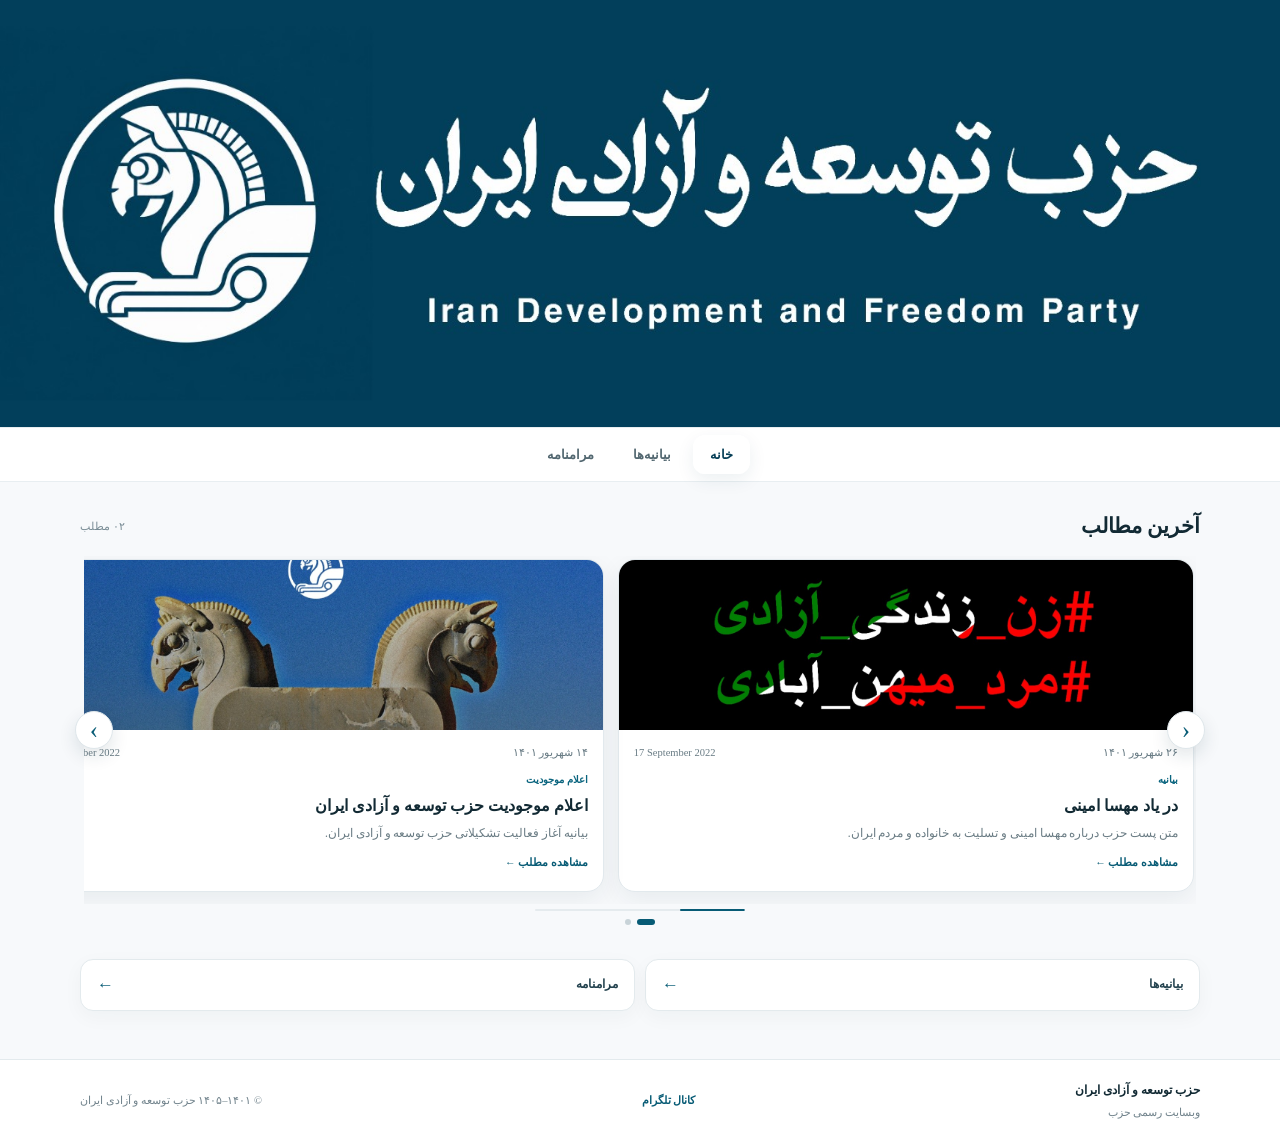
==== commit c28d8c17: "Add files via upload" ====
--- a/index.html
+++ b/index.html
@@ -1,26 +1,67 @@
 <!doctype html>
 <html lang="fa" dir="rtl">
 <head>
-<meta charset="utf-8"><meta name="viewport" content="width=device-width,initial-scale=1,viewport-fit=cover">
-<meta name="theme-color" content="#f5f5f7"><meta name="description" content="وبسایت رسمی حزب توسعه و آزادی ایران.">
-<meta name="referrer" content="strict-origin-when-cross-origin"><meta name="robots" content="index,follow,max-image-preview:large">
-<meta http-equiv="Content-Security-Policy" content="default-src 'self';base-uri 'self';object-src 'none';frame-ancestors 'none';form-action 'self';img-src 'self';style-src 'self';script-src 'self';font-src 'self';connect-src 'self';upgrade-insecure-requests">
-<link rel="stylesheet" href="style-site-2026.css"><title>وبسایت رسمی حزب توسعه و آزادی ایران</title>
+<meta charset="utf-8">
+<meta name="viewport" content="width=device-width,initial-scale=1,viewport-fit=cover">
+<meta name="theme-color" content="#073f57">
+<meta name="description" content="وبسایت رسمی حزب توسعه و آزادی ایران">
+<meta name="robots" content="index,follow,max-image-preview:large">
+<meta name="referrer" content="strict-origin-when-cross-origin">
+<meta http-equiv="Content-Security-Policy" content="default-src 'self'; base-uri 'self'; object-src 'none'; frame-ancestors 'none'; form-action 'self'; img-src 'self' data:; style-src 'self' 'unsafe-inline' https://fonts.googleapis.com; font-src 'self' https://fonts.gstatic.com; script-src 'self'; connect-src 'self'; upgrade-insecure-requests">
+<link rel="preconnect" href="https://fonts.googleapis.com">
+<link rel="preconnect" href="https://fonts.gstatic.com" crossorigin>
+<link href="https://fonts.googleapis.com/css2?family=Vazirmatn:wght@400;500;600;700;800&display=swap" rel="stylesheet">
+<link rel="stylesheet" href="style-site-2026.css">
+<title>حزب توسعه و آزادی ایران</title>
 </head>
 <body>
-<header class="site-header"><a href="./" aria-label="صفحه اصلی"><img src="header-site-org.jpg" alt="حزب توسعه و آزادی ایران" draggable="false"></a></header>
-<nav class="main-nav" aria-label="ناوبری اصلی"><div class="nav-inner"><a class="active" href="./">خانه</a><a href="post/eelam/">بیانیه</a><a href="maramname/">مرامنامه</a></div></nav>
-<main class="container">
-<section class="hero reveal"><div class="hero-top"><div><div class="hero-kicker">وبسایت رسمی حزب</div><h1 class="hero-title">آخرین مطالب</h1></div><div class="hero-side">IDFP · OFFICIAL</div></div>
-<div class="news-shell">
-<div class="news-viewport" aria-live="polite"><div class="news-track">
-<article class="news-card"><div class="news-card-inner"><div class="text-cover"><div class="cover-copy"><small>17 September 2022</small><strong>مهسا امینی</strong><span>۲۶ شهریور ۱۴۰۱</span></div></div><div class="news-info"><div class="news-date"><strong>17 September 2022</strong><span>۲۶ شهریور ۱۴۰۱</span></div><h2>بیانیه حزب توسعه و آزادی ایران درباره درگذشت مهسا امینی</h2><p>متن بیانیه منتشرشده از سوی حزب درباره درگذشت مهسا امینی و درخواست روشن شدن حقیقت.</p><a class="news-link" href="post/mahsa-1401/">مشاهده مطلب <span class="arrow">←</span></a></div></div></article>
-<article class="news-card visual-left"><div class="news-card-inner"><div class="news-media"><img src="eelam-site-banner-1401.jpg" alt="بنر اعلام موجودیت حزب توسعه و آزادی ایران" loading="lazy"></div><div class="news-info"><div class="news-date"><strong>5 September 2022</strong><span>۱۴ شهریور ۱۴۰۱</span></div><h2>اعلام موجودیت حزب توسعه و آزادی ایران</h2><p>متن بیانیه اعلام موجودیت حزب و اصول اعلام‌شده در آغاز فعالیت تشکیلاتی.</p><a class="news-link" href="post/eelam/">مشاهده بیانیه <span class="arrow">←</span></a></div></div></article>
-</div></div>
-<div class="slider-controls"><div class="control-group"><button class="slider-btn" type="button" data-next aria-label="مطلب جدیدتر"><svg viewBox="0 0 24 24"><path d="M5 12h13M13 6l6 6-6 6"></path></svg></button><button class="slider-btn" type="button" data-prev aria-label="مطلب قدیمی‌تر"><svg viewBox="0 0 24 24"><path d="M19 12H6m5-6-6 6 6 6"></path></svg></button></div><div class="progress-wrap"><div class="progress"><i></i></div><span class="counter">01 / 02</span></div></div>
-</div></section>
-<section class="docs reveal"><a class="doc-card" href="post/eelam/"><span class="doc-icon">ب</span><div><strong>بیانیه</strong><small>متن کامل بیانیه اعلام موجودیت</small></div><span class="doc-arrow">←</span></a><a class="doc-card" href="maramname/"><span class="doc-icon">م</span><div><strong>مرامنامه</strong><small>اصول و چارچوب اعلام‌شده حزب</small></div><span class="doc-arrow">←</span></a></section>
+<header class="site-header">
+  <a href="./" aria-label="صفحه اصلی حزب توسعه و آزادی ایران"><img src="header-site-org.jpg" alt="حزب توسعه و آزادی ایران" draggable="false"></a>
+</header>
+<nav class="main-nav" aria-label="ناوبری اصلی">
+  <div class="nav-inner">
+    <a class="active" href="./">خانه</a>
+    <a href="post/eelam/">بیانیه‌ها</a>
+    <a href="maramname/">مرامنامه</a>
+  </div>
+</nav>
+<main>
+<section class="news-section container" aria-labelledby="news-title">
+  <div class="section-head"><h1 id="news-title">آخرین مطالب</h1><span class="section-count">۰۲ مطلب</span></div>
+  <div class="news-carousel-wrap">
+    <button class="carousel-arrow prev" id="prevNews" type="button" aria-label="مطلب قبلی">‹</button>
+    <div class="news-track" id="newsTrack" tabindex="0">
+      <article class="news-card" data-index="0">
+        <a href="post/mahsa-1401/" class="news-cover"><img src="mahsa-1401.jpg" alt="پست حزب درباره مهسا امینی" loading="eager"></a>
+        <div class="news-body">
+          <div class="news-date"><span class="gregorian">17 September 2022</span><span class="shamsi">۲۶ شهریور ۱۴۰۱</span></div>
+          <div class="news-type">بیانیه</div>
+          <h2>در یاد مهسا امینی</h2>
+          <p>متن پست حزب درباره مهسا امینی و تسلیت به خانواده و مردم ایران.</p>
+          <a class="card-link" href="post/mahsa-1401/">مشاهده مطلب ←</a>
+        </div>
+      </article>
+      <article class="news-card" data-index="1">
+        <a href="post/eelam/" class="news-cover"><img src="eelam-site-banner-1401.jpg" alt="اعلام موجودیت حزب توسعه و آزادی ایران" loading="lazy"></a>
+        <div class="news-body">
+          <div class="news-date"><span class="gregorian">5 September 2022</span><span class="shamsi">۱۴ شهریور ۱۴۰۱</span></div>
+          <div class="news-type">اعلام موجودیت</div>
+          <h2>اعلام موجودیت حزب توسعه و آزادی ایران</h2>
+          <p>بیانیه آغاز فعالیت تشکیلاتی حزب توسعه و آزادی ایران.</p>
+          <a class="card-link" href="post/eelam/">مشاهده مطلب ←</a>
+        </div>
+      </article>
+    </div>
+    <button class="carousel-arrow next" id="nextNews" type="button" aria-label="مطلب بعدی">›</button>
+  </div>
+  <div class="news-timer"><span id="newsTimerFill"></span></div>
+  <div class="dots" id="newsDots" aria-label="انتخاب مطلب"><button class="active" type="button" aria-label="مطلب اول"></button><button type="button" aria-label="مطلب دوم"></button></div>
+</section>
+<section class="quick-links container" aria-label="دسترسی سریع">
+  <a href="post/eelam/"><span>بیانیه‌ها</span><b>←</b></a>
+  <a href="maramname/"><span>مرامنامه</span><b>←</b></a>
+</section>
 </main>
-<footer><div class="footer-card"><div class="footer-brand"><strong>حزب توسعه و آزادی ایران</strong><small>وبسایت رسمی حزب</small></div><div class="footer-links"><a href="https://t.me/hezbt" rel="noopener noreferrer">کانال تلگرام</a><span class="copyright">© ۱۴۰۱–۱۴۰۵ حزب توسعه و آزادی ایران</span></div></div></footer>
-<div class="toast" id="copyToast" role="status" aria-live="polite">لینک کپی شد</div><script src="script-site-2026.js" defer></script>
+<footer class="site-footer"><div class="container footer-inner"><div><strong>حزب توسعه و آزادی ایران</strong><span>وبسایت رسمی حزب</span></div><a href="https://t.me/HezbT" target="_blank" rel="noopener noreferrer">کانال تلگرام</a><small>© ۱۴۰۱–۱۴۰۵ حزب توسعه و آزادی ایران</small></div></footer>
+<script src="script-site-2026.js" defer></script>
 </body></html>
--- a/style-site-2026.css
+++ b/style-site-2026.css
@@ -1,18 +1,2 @@
-@font-face{font-family:IDFPUI;src:url('fonts/IDFP-UI-Regular.ttf') format('truetype');font-weight:400;font-style:normal;font-display:swap}
-@font-face{font-family:IDFPUI;src:url('fonts/IDFP-UI-Medium.ttf') format('truetype');font-weight:500;font-style:normal;font-display:swap}
-@font-face{font-family:IDFPUI;src:url('fonts/IDFP-UI-SemiBold.ttf') format('truetype');font-weight:600;font-style:normal;font-display:swap}
-@font-face{font-family:IDFPUI;src:url('fonts/IDFP-UI-Bold.ttf') format('truetype');font-weight:700;font-style:normal;font-display:swap}
-:root{--bg:#f5f5f7;--card:rgba(255,255,255,.84);--solid:#fff;--ink:#101116;--muted:#74767e;--blue:#174ea6;--blue2:#0e3d91;--line:rgba(16,17,22,.09);--glass:rgba(255,255,255,.72);--shadow:0 18px 50px rgba(18,25,40,.08);--radius:26px;--max:980px}
-*{box-sizing:border-box}html{scroll-behavior:smooth}body{margin:0;background:linear-gradient(180deg,#fbfbfc 0%,var(--bg) 45%,#f1f2f5 100%);color:var(--ink);font-family:IDFPUI,Arial,sans-serif;font-size:16px;line-height:1.9;-webkit-font-smoothing:antialiased;text-rendering:optimizeLegibility}body:before{content:"";position:fixed;inset:0;pointer-events:none;background:radial-gradient(circle at 80% 0%,rgba(23,78,166,.055),transparent 30%),radial-gradient(circle at 10% 70%,rgba(23,78,166,.035),transparent 28%)}a{color:inherit;text-decoration:none}button{font:inherit}img{max-width:100%;display:block}.container{width:min(calc(100% - 32px),var(--max));margin-inline:auto}
-.site-header{padding:18px 0 8px;background:rgba(255,255,255,.66);backdrop-filter:saturate(180%) blur(20px);-webkit-backdrop-filter:saturate(180%) blur(20px);border-bottom:1px solid var(--line)}.site-header a{display:block;width:min(100%,980px);margin:auto}.site-header img{width:100%;height:auto;max-height:145px;object-fit:contain;object-position:center}.site-header.compact img{max-height:105px}
-.main-nav{position:sticky;top:10px;z-index:50;width:min(calc(100% - 24px),620px);margin:10px auto 0;display:flex;justify-content:center;pointer-events:none}.nav-inner{display:flex;gap:5px;padding:5px;border:1px solid rgba(16,17,22,.07);background:rgba(255,255,255,.68);backdrop-filter:blur(22px) saturate(170%);-webkit-backdrop-filter:blur(22px) saturate(170%);border-radius:18px;box-shadow:0 8px 28px rgba(18,25,40,.07);pointer-events:auto}.nav-inner a{padding:8px 18px;border-radius:13px;color:#656871;font-size:13px;transition:transform .22s ease,background .22s ease,color .22s ease}.nav-inner a:hover{color:var(--ink)}.nav-inner a.active{background:rgba(255,255,255,.95);color:var(--ink);box-shadow:0 4px 14px rgba(18,25,40,.07)}
-.hero{padding:34px 0 18px}.hero-top{display:flex;align-items:end;justify-content:space-between;gap:20px;margin-bottom:18px}.hero-kicker{font-size:12px;font-weight:600;color:var(--blue);letter-spacing:.02em}.hero-title{margin:4px 0 0;font-size:clamp(25px,5vw,38px);line-height:1.35;letter-spacing:-.04em;font-weight:700}.hero-side{color:var(--muted);font-size:12px;text-align:left;direction:ltr}
-.news-shell{position:relative}.news-viewport{overflow:hidden;border-radius:30px}.news-track{display:flex;direction:rtl;transition:transform .65s cubic-bezier(.22,.61,.36,1);will-change:transform}.news-card{flex:0 0 100%;min-width:0;padding:0 2px}.news-card-inner{display:grid;grid-template-columns:1.12fr .88fr;min-height:445px;border:1px solid var(--line);border-radius:30px;background:var(--card);backdrop-filter:blur(18px) saturate(150%);-webkit-backdrop-filter:blur(18px) saturate(150%);box-shadow:var(--shadow);overflow:hidden}.news-card.visual-left .news-media{order:2}.news-media{position:relative;min-height:445px;background:#e8e9ec;overflow:hidden}.news-media img{width:100%;height:100%;object-fit:cover;transition:transform .8s cubic-bezier(.22,.61,.36,1)}.news-card:hover .news-media img{transform:scale(1.025)}.news-info{display:flex;flex-direction:column;justify-content:center;padding:38px 38px 34px}.news-date{display:flex;flex-direction:column;gap:1px;margin-bottom:16px;color:var(--muted);font-size:12px;direction:ltr;text-align:left}.news-date strong{color:#2b2d34;font-size:13px;font-weight:600}.news-info h2{font-size:clamp(24px,3.5vw,36px);line-height:1.45;margin:0 0 16px;letter-spacing:-.035em}.news-info p{margin:0;color:#696c75;font-size:14px;line-height:2.05}.news-link{margin-top:24px;display:inline-flex;align-items:center;gap:8px;color:var(--blue);font-size:13px;font-weight:600;width:max-content}.news-link .arrow{display:inline-grid;place-items:center;width:28px;height:28px;border-radius:50%;background:#edf3ff;transition:transform .25s ease}.news-link:hover .arrow{transform:translateX(-4px)}
-.text-cover{height:100%;min-height:445px;display:grid;place-items:center;background:linear-gradient(145deg,#10141c,#1b2738 65%,#174ea6);color:white;position:relative;overflow:hidden}.text-cover:before{content:"";position:absolute;width:320px;height:320px;border:1px solid rgba(255,255,255,.12);border-radius:50%;transform:translate(28%,8%)}.text-cover:after{content:"";position:absolute;width:520px;height:520px;border:1px solid rgba(255,255,255,.07);border-radius:50%;transform:translate(-20%,28%)}.cover-copy{position:relative;z-index:1;text-align:center;padding:30px}.cover-copy small{font-size:11px;opacity:.72}.cover-copy strong{display:block;font-size:46px;line-height:1.25;margin-top:8px;letter-spacing:-.04em}.cover-copy span{display:block;font-size:12px;opacity:.7;margin-top:8px}
-.slider-controls{display:flex;align-items:center;justify-content:space-between;margin-top:14px}.control-group{display:flex;gap:7px}.slider-btn{width:42px;height:42px;border:1px solid var(--line);background:rgba(255,255,255,.82);border-radius:14px;display:grid;place-items:center;cursor:pointer;color:var(--ink);box-shadow:0 5px 18px rgba(18,25,40,.05);transition:transform .2s ease,background .2s ease}.slider-btn:hover{transform:translateY(-2px);background:#fff}.slider-btn svg{width:18px;height:18px;fill:none;stroke:currentColor;stroke-width:1.8;stroke-linecap:round;stroke-linejoin:round}.progress-wrap{flex:1;display:flex;align-items:center;gap:10px;max-width:330px;margin-inline:16px}.progress{height:3px;flex:1;background:#d9dce2;border-radius:99px;overflow:hidden}.progress i{display:block;height:100%;width:50%;background:var(--blue);border-radius:99px;transition:width .35s ease}.counter{font-size:11px;color:var(--muted);direction:ltr;white-space:nowrap}.docs{padding:34px 0 68px;display:grid;grid-template-columns:repeat(2,1fr);gap:12px}.doc-card{display:flex;align-items:center;gap:15px;padding:18px 18px;border:1px solid var(--line);border-radius:22px;background:rgba(255,255,255,.66);transition:transform .25s ease,box-shadow .25s ease,background .25s ease}.doc-card:hover{transform:translateY(-3px);box-shadow:0 15px 35px rgba(18,25,40,.07);background:#fff}.doc-icon{width:42px;height:42px;border-radius:13px;background:#edf3ff;color:var(--blue);display:grid;place-items:center;font-weight:700}.doc-card div{flex:1}.doc-card strong{display:block;font-size:14px}.doc-card small{display:block;color:var(--muted);font-size:11px;margin-top:2px}.doc-arrow{color:var(--blue);font-size:18px}
-.page{padding:34px 0 70px}.page-card{background:rgba(255,255,255,.86);border:1px solid var(--line);border-radius:30px;box-shadow:var(--shadow);overflow:hidden}.page-head{padding:28px 30px 24px;display:flex;align-items:flex-start;justify-content:space-between;gap:20px;border-bottom:1px solid var(--line)}.eyebrow{font-size:11px;color:var(--blue);font-weight:600}.page-head h1{font-size:clamp(25px,5vw,40px);line-height:1.4;margin:6px 0 0;letter-spacing:-.04em}.date-block{direction:ltr;text-align:left;color:var(--muted);font-size:11px;white-space:nowrap}.date-block strong{display:block;color:#33353b;font-size:12px}.page-media{background:#e8e9ec}.page-media img{width:100%;max-height:560px;object-fit:cover}.prose{max-width:780px;margin:auto;padding:34px 30px 46px}.prose p{margin:0 0 20px}.prose ul{padding-right:22px}.prose li{margin-bottom:8px}.signature{border-top:1px solid var(--line);padding-top:20px;margin-top:30px}.copy-row{display:flex;justify-content:flex-end;gap:8px;padding:0 30px 28px}.icon-button{width:42px;height:42px;border:1px solid var(--line);background:#fff;color:var(--blue);border-radius:13px;display:grid;place-items:center;cursor:pointer;transition:.2s ease}.icon-button:hover{background:#edf3ff;transform:translateY(-1px)}.icon-button svg{width:18px;height:18px;fill:none;stroke:currentColor;stroke-width:1.8;stroke-linecap:round;stroke-linejoin:round}
-.manifesto-intro{max-width:780px;margin:0 auto;padding:30px}.chapters{display:grid;gap:10px;max-width:780px;margin:0 auto;padding:0 30px 34px}.chapters details{background:#fff;border:1px solid var(--line);border-radius:20px;overflow:hidden}.chapters summary{list-style:none;cursor:pointer;padding:17px 19px;display:flex;align-items:center;gap:12px;font-weight:600}.chapters summary::-webkit-details-marker{display:none}.chapters summary span{font-size:11px;color:var(--blue);min-width:58px}.chapters summary i{font-style:normal;margin-right:auto;color:var(--blue);font-size:20px;transition:transform .25s ease}.chapters details[open] summary i{transform:rotate(45deg)}.chapter-body{padding:3px 20px 24px;border-top:1px solid var(--line);animation:fadeIn .25s ease}.chapter-body h3{font-size:16px;margin:20px 0 8px}.chapter-body p{margin:0 0 12px}.chapter-body ul{padding-right:20px}.final-principle{max-width:780px;margin:0 auto 40px;padding:28px 30px;border-top:1px solid var(--line);background:#f7f8fa;border-radius:0 0 24px 24px}.final-principle h2{font-size:24px;margin:6px 0 14px}.final-principle p{margin:0 0 14px}.final-principle ul{padding-right:20px}
-footer{margin-top:30px;padding:22px 0 30px}.footer-card{width:min(calc(100% - 32px),var(--max));margin:auto;padding:22px 24px;border:1px solid var(--line);border-radius:25px;background:rgba(255,255,255,.78);backdrop-filter:blur(20px);-webkit-backdrop-filter:blur(20px);box-shadow:0 10px 30px rgba(18,25,40,.045);display:flex;align-items:center;justify-content:space-between;gap:20px}.footer-brand strong{display:block;font-size:13px}.footer-brand small{display:block;color:var(--muted);font-size:10px;margin-top:3px}.footer-links{display:flex;align-items:center;gap:15px;font-size:11px}.footer-links a{color:var(--blue)}.copyright{color:var(--muted);font-size:10px;direction:rtl}.toast{position:fixed;left:50%;bottom:22px;z-index:100;transform:translate(-50%,20px);opacity:0;pointer-events:none;background:#101116;color:#fff;padding:9px 15px;border-radius:13px;font-size:11px;box-shadow:0 10px 30px rgba(0,0,0,.15);transition:.25s ease}.toast.show{opacity:1;transform:translate(-50%,0)}
-.reveal{opacity:0;transform:translateY(18px);transition:opacity .65s ease,transform .65s cubic-bezier(.22,.61,.36,1)}.reveal.visible{opacity:1;transform:none}@keyframes fadeIn{from{opacity:0;transform:translateY(-4px)}to{opacity:1;transform:none}}
-@media(max-width:720px){.container{width:min(calc(100% - 20px),var(--max))}.site-header{padding:10px 0 5px}.site-header img{max-height:105px}.main-nav{top:7px;width:auto;margin:7px 10px 0}.nav-inner{width:100%;justify-content:center}.nav-inner a{padding:7px 14px;font-size:12px}.hero{padding:24px 0 12px}.hero-top{align-items:flex-start}.hero-side{display:none}.news-card-inner{display:flex;flex-direction:column;min-height:0;border-radius:25px}.news-card.visual-left .news-media{order:0}.news-media,.text-cover{min-height:220px;height:220px}.news-info{padding:22px 21px 24px}.news-info h2{font-size:24px}.news-info p{font-size:13px}.news-link{margin-top:17px}.slider-controls{margin-top:10px}.progress-wrap{max-width:none;margin-inline:10px}.slider-btn{width:40px;height:40px;border-radius:13px}.docs{grid-template-columns:1fr;padding:26px 0 50px}.page{padding:22px 0 52px}.page-card{border-radius:24px}.page-head{padding:22px 20px 20px;display:block}.date-block{margin-top:14px}.page-media img{max-height:430px}.prose{padding:25px 20px 34px}.copy-row{padding:0 20px 22px}.manifesto-intro{padding:24px 20px}.chapters{padding:0 20px 25px}.final-principle{margin:0 20px 25px;padding:23px 20px;border-radius:20px}.footer-card{width:calc(100% - 20px);padding:18px 16px;display:block}.footer-links{margin-top:12px;justify-content:space-between}.copyright{margin-top:10px}}
-@media(prefers-reduced-motion:reduce){*,*::before,*::after{scroll-behavior:auto!important;animation-duration:.01ms!important;transition-duration:.01ms!important}.news-track{transition:none}.reveal{opacity:1;transform:none}}
+*{box-sizing:border-box}html{scroll-behavior:smooth;overflow-x:hidden}body{margin:0;background:#f7f9fb;color:#122a34;font-family:"Vazirmatn";font-size:15px;line-height:1.95;-webkit-font-smoothing:antialiased}a{color:inherit;text-decoration:none}button{font:inherit}.container{width:min(1120px,calc(100% - 32px));margin-inline:auto}.site-header{position:relative;z-index:20;background:#fff;border-bottom:1px solid #e7edf0;line-height:0}.site-header a{display:block}.site-header img{display:block;width:100%;height:auto;aspect-ratio:1536/512;max-width:1536px;margin-inline:auto;object-fit:contain}.main-nav{position:sticky;top:0;z-index:30;background:rgba(255,255,255,.92);backdrop-filter:blur(16px);-webkit-backdrop-filter:blur(16px);border-bottom:1px solid #e8eef1}.nav-inner{width:min(1120px,calc(100% - 32px));margin:auto;display:flex;justify-content:center;gap:5px;padding:7px 0}.nav-inner a{padding:7px 17px;border-radius:12px;color:#526770;font-size:13px;font-weight:600;transition:.18s ease}.nav-inner a:hover{color:#073f57}.nav-inner a.active{background:rgba(255,255,255,.86);box-shadow:0 6px 18px rgba(7,63,87,.08);color:#073f57}.news-section{padding:28px 0 16px}.section-head{display:flex;align-items:center;justify-content:space-between;gap:12px;margin-bottom:12px}.section-head h1{font-size:21px;line-height:1.6;margin:0;font-weight:700}.section-count{font-size:11px;color:#788b94}.news-carousel-wrap{position:relative;padding-inline:4px}.news-track{display:flex;flex-direction:row;gap:14px;overflow-x:auto;overflow-y:hidden;scroll-snap-type:x mandatory;scrollbar-width:none;padding:3px 2px 12px;-webkit-overflow-scrolling:touch;overscroll-behavior-x:contain}.news-track::-webkit-scrollbar{display:none}.news-card{direction:rtl;flex:0 0 52%;max-width:580px;scroll-snap-align:center;background:#fff;border:1px solid #e2e9ed;border-radius:17px;box-shadow:0 8px 26px rgba(16,48,63,.065);overflow:hidden}.news-cover{display:block;height:170px;background:#e9eef1;overflow:hidden}.news-cover img{width:100%;height:100%;object-fit:cover;display:block}.news-body{padding:13px 15px 15px}.news-date,.article-date{direction:ltr;display:flex;align-items:center;justify-content:space-between;gap:12px;font-size:10.5px;color:#687b84;white-space:nowrap}.news-date .gregorian,.article-date span:first-child{direction:ltr;text-align:left}.news-date .shamsi,.article-date span:last-child{direction:rtl;text-align:right}.news-type{margin-top:7px;color:#0b657f;font-size:10px;font-weight:700}.news-body h2{font-size:16px;line-height:1.65;margin:3px 0 4px}.news-body p{font-size:11.5px;line-height:1.9;color:#6a7c84;margin:0;display:-webkit-box;-webkit-line-clamp:2;-webkit-box-orient:vertical;overflow:hidden}.card-link{display:inline-block;margin-top:8px;color:#075b75;font-size:10.5px;font-weight:700}.carousel-arrow{position:absolute;z-index:3;top:50%;transform:translateY(-50%);width:38px;height:38px;border:1px solid #dfe7eb;border-radius:50%;background:#fff;color:#075b75;box-shadow:0 7px 18px rgba(15,49,65,.12);display:grid;place-items:center;cursor:pointer;font-size:25px;line-height:1}.carousel-arrow.prev{right:-5px}.carousel-arrow.next{left:-5px}.carousel-arrow:active{transform:translateY(-50%) scale(.95)}.news-timer{height:2px;width:min(210px,52%);margin:5px auto 8px;background:#e5ebee;border-radius:99px;overflow:hidden}.news-timer span{display:block;height:100%;width:0;background:#075b75;border-radius:inherit}.dots{display:flex;justify-content:center;gap:6px}.dots button{width:6px;height:6px;border:0;border-radius:50%;padding:0;background:#c8d3d8;cursor:pointer}.dots button.active{width:18px;border-radius:99px;background:#075b75}.quick-links{display:flex;gap:10px;padding:18px 0 48px}.quick-links a{flex:1;min-height:52px;display:flex;align-items:center;justify-content:space-between;padding:0 16px;background:#fff;border:1px solid #e3eaed;border-radius:13px;color:#24434f;font-size:12px;font-weight:600;box-shadow:0 6px 20px rgba(16,48,63,.04)}.quick-links b{font-size:17px;color:#075b75}.article{padding:24px 0 70px}.back-link{display:inline-block;color:#075b75;font-size:11px;font-weight:600;margin-bottom:12px}.article-card{background:#fff;border:1px solid #e1e9ed;border-radius:19px;box-shadow:0 10px 32px rgba(16,48,63,.055);overflow:hidden}.article-image{display:block;width:100%;max-height:560px;object-fit:cover}.mahsa-image{object-fit:contain;background:#000}.article-content{max-width:790px;margin-inline:auto;padding:22px 24px 30px}.article-content h1{font-size:28px;line-height:1.5;margin:7px 0 16px}.article-content h2{font-size:18px;margin:24px 0 8px;color:#073f57}.article-content p{margin:0 0 15px;color:#425962;font-size:14px;line-height:2.2}.article-content ul{padding-right:22px;color:#425962}.article-content li{margin-bottom:7px;font-size:13.5px}.signature{margin-top:28px;padding-top:18px;border-top:1px solid #e5ecef}.telegram-post{color:#075b75;font-weight:700}.article-tools{display:flex;gap:8px;align-items:center;margin-top:12px}.button,.copy-button{min-height:42px;padding:7px 15px;border-radius:11px;border:1px solid #dce6ea;background:#fff;color:#075b75;font-size:12px;font-weight:600;cursor:pointer}.button.secondary{background:#075b75;color:#fff;border-color:#075b75}.site-footer{border-top:1px solid #e3eaed;background:#fff}.footer-inner{min-height:82px;display:flex;align-items:center;justify-content:space-between;gap:20px}.footer-inner strong,.footer-inner span{display:block}.footer-inner strong{font-size:12px}.footer-inner span,.footer-inner small,.footer-inner>a{font-size:10.5px;color:#71838c}.footer-inner>a{font-weight:600;color:#075b75}.toast{position:fixed;bottom:20px;left:50%;transform:translate(-50%,15px);opacity:0;pointer-events:none;background:#123642;color:#fff;padding:7px 12px;border-radius:9px;font-size:10px;z-index:60;transition:.2s ease}.toast.show{opacity:1;transform:translate(-50%,0)}.not-found{min-height:100vh;display:grid;place-items:center;text-align:center}.not-found strong{font-size:70px;color:#075b75}.not-found h1{margin:0}.not-found p{color:#6d7d85}.not-found .button{display:inline-flex;align-items:center;justify-content:center;background:#075b75;color:#fff}.quick-links+*{margin-top:0}@media(max-width:700px){.container{width:calc(100% - 20px)}.site-header img{aspect-ratio:1536/512}.nav-inner{width:calc(100% - 20px)}.nav-inner a{padding:7px 13px;font-size:12px}.news-section{padding-top:20px}.news-card{flex-basis:82%;max-width:none}.news-cover{height:142px}.news-body{padding:12px}.news-body h2{font-size:15px}.news-body p{font-size:11px}.carousel-arrow{width:34px;height:34px;font-size:22px}.carousel-arrow.prev{right:-2px}.carousel-arrow.next{left:-2px}.quick-links{padding-bottom:34px}.article-content{padding:18px 16px 25px}.article-content h1{font-size:23px}.article-content p{font-size:13px;line-height:2.1}.footer-inner{min-height:110px;display:grid;grid-template-columns:1fr 1fr;gap:4px 12px;padding:15px 0}.footer-inner small{grid-column:1/-1}.article-tools{flex-wrap:wrap}}@media(prefers-reduced-motion:reduce){html{scroll-behavior:auto}.news-track{scroll-behavior:auto}}
+.manifesto{padding-top:30px}.manifesto .article-head{display:flex;align-items:flex-end;justify-content:space-between;gap:18px;margin-bottom:18px}.manifesto .article-head h1{font-size:27px;line-height:1.5;margin:4px 0}.manifesto .eyebrow{font-size:10px;color:#075b75;font-weight:700}.manifesto .lead{font-size:12px;color:#6e818a;margin:0}.icon-button{width:42px;height:42px;border:1px solid #dce6ea;background:#fff;border-radius:11px;color:#075b75;display:grid;place-items:center;cursor:pointer}.icon-button svg{width:19px;height:19px;fill:none;stroke:currentColor;stroke-width:1.7;stroke-linecap:round;stroke-linejoin:round}.intro-text,.chapters,.final-principle{max-width:790px;margin-inline:auto}.intro-text{border-top:1px solid #e3eaed;padding-top:20px;margin-bottom:16px}.intro-text h2{font-size:18px;margin:0 0 8px}.intro-text p{font-size:13px;line-height:2.1;color:#425962;margin:0 0 10px}.chapters{display:grid;gap:8px}.chapters details{background:#fff;border:1px solid #e1e9ed;border-radius:13px;overflow:hidden}.chapters details[open]{box-shadow:0 7px 24px rgba(16,48,63,.045)}.chapters summary{list-style:none;cursor:pointer;padding:13px 15px;display:flex;align-items:center;gap:12px;font-weight:700;font-size:13px}.chapters summary::-webkit-details-marker{display:none}.chapters summary span{color:#075b75;font-size:10px;min-width:54px}.chapters summary i{font-style:normal;margin-right:auto;color:#075b75;font-size:19px;font-weight:400;transition:transform .2s}.chapters details[open] summary i{transform:rotate(45deg)}.chapter-body{padding:3px 18px 18px;border-top:1px solid #e6ecef}.chapter-body h3{font-size:15px;line-height:1.7;margin:18px 0 7px;color:#073f57}.chapter-body p,.chapter-body li{font-size:12.5px;line-height:2.1;color:#425962}.chapter-body p{margin:0 0 9px}.chapter-body ul{padding-right:21px}.chapter-body li{margin-bottom:4px}.final-principle{margin-top:22px;padding:20px 0 0;border-top:2px solid #075b75}.final-principle h2{font-size:20px;line-height:1.6;margin:4px 0 10px}.final-principle p,.final-principle li{font-size:13px;line-height:2.1;color:#425962}.final-principle p{margin:0 0 10px}.final-principle ul{padding-right:21px}
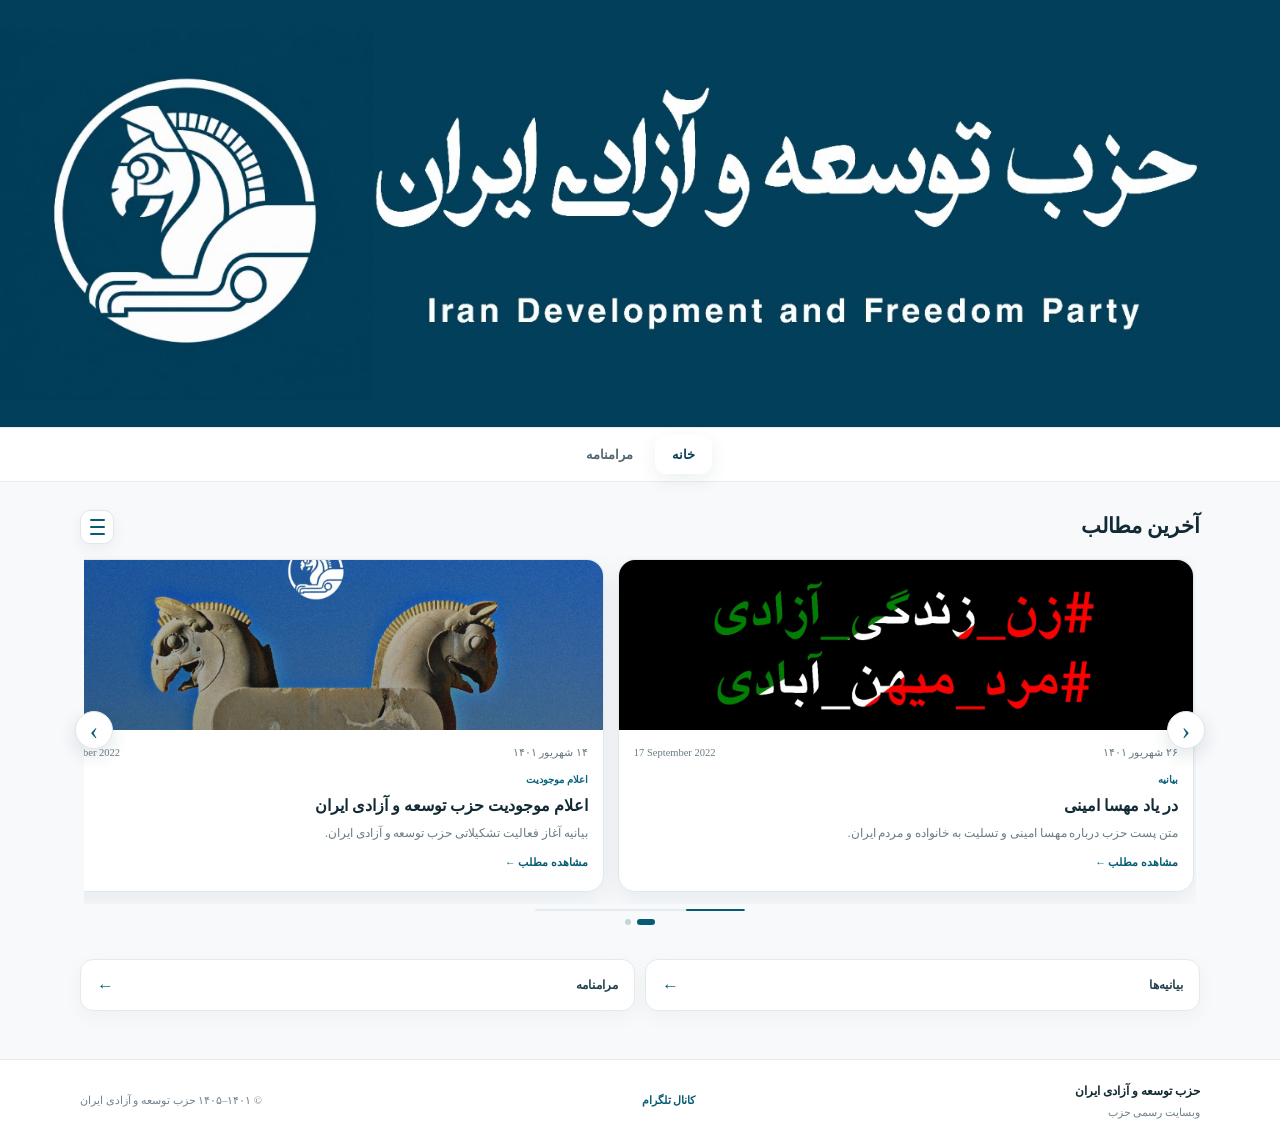
==== commit ee11ad36: "Add files via upload" ====
--- a/index.html
+++ b/index.html
@@ -21,13 +21,16 @@
 <nav class="main-nav" aria-label="ناوبری اصلی">
   <div class="nav-inner">
     <a class="active" href="./">خانه</a>
-    <a href="post/eelam/">بیانیه‌ها</a>
     <a href="maramname/">مرامنامه</a>
   </div>
 </nav>
 <main>
 <section class="news-section container" aria-labelledby="news-title">
-  <div class="section-head"><h1 id="news-title">آخرین مطالب</h1><span class="section-count">۰۲ مطلب</span></div>
+  <div class="section-head"><h1 id="news-title">آخرین مطالب</h1><button class="news-menu-button" id="newsMenuButton" type="button" aria-label="نمایش همه اخبار" aria-expanded="false" aria-controls="newsMenu"><span></span><span></span><span></span></button></div>
+  <div class="news-menu" id="newsMenu" hidden>
+    <a href="post/mahsa-1401/"><span>مهسا امینی</span><small>17 September 2022</small></a>
+    <a href="post/eelam/"><span>اعلام موجودیت حزب توسعه و آزادی ایران</span><small>5 September 2022</small></a>
+  </div>
   <div class="news-carousel-wrap">
     <button class="carousel-arrow prev" id="prevNews" type="button" aria-label="مطلب قبلی">‹</button>
     <div class="news-track" id="newsTrack" tabindex="0">
--- a/style-site-2026.css
+++ b/style-site-2026.css
@@ -1,2 +1,19 @@
 *{box-sizing:border-box}html{scroll-behavior:smooth;overflow-x:hidden}body{margin:0;background:#f7f9fb;color:#122a34;font-family:"Vazirmatn";font-size:15px;line-height:1.95;-webkit-font-smoothing:antialiased}a{color:inherit;text-decoration:none}button{font:inherit}.container{width:min(1120px,calc(100% - 32px));margin-inline:auto}.site-header{position:relative;z-index:20;background:#fff;border-bottom:1px solid #e7edf0;line-height:0}.site-header a{display:block}.site-header img{display:block;width:100%;height:auto;aspect-ratio:1536/512;max-width:1536px;margin-inline:auto;object-fit:contain}.main-nav{position:sticky;top:0;z-index:30;background:rgba(255,255,255,.92);backdrop-filter:blur(16px);-webkit-backdrop-filter:blur(16px);border-bottom:1px solid #e8eef1}.nav-inner{width:min(1120px,calc(100% - 32px));margin:auto;display:flex;justify-content:center;gap:5px;padding:7px 0}.nav-inner a{padding:7px 17px;border-radius:12px;color:#526770;font-size:13px;font-weight:600;transition:.18s ease}.nav-inner a:hover{color:#073f57}.nav-inner a.active{background:rgba(255,255,255,.86);box-shadow:0 6px 18px rgba(7,63,87,.08);color:#073f57}.news-section{padding:28px 0 16px}.section-head{display:flex;align-items:center;justify-content:space-between;gap:12px;margin-bottom:12px}.section-head h1{font-size:21px;line-height:1.6;margin:0;font-weight:700}.section-count{font-size:11px;color:#788b94}.news-carousel-wrap{position:relative;padding-inline:4px}.news-track{display:flex;flex-direction:row;gap:14px;overflow-x:auto;overflow-y:hidden;scroll-snap-type:x mandatory;scrollbar-width:none;padding:3px 2px 12px;-webkit-overflow-scrolling:touch;overscroll-behavior-x:contain}.news-track::-webkit-scrollbar{display:none}.news-card{direction:rtl;flex:0 0 52%;max-width:580px;scroll-snap-align:center;background:#fff;border:1px solid #e2e9ed;border-radius:17px;box-shadow:0 8px 26px rgba(16,48,63,.065);overflow:hidden}.news-cover{display:block;height:170px;background:#e9eef1;overflow:hidden}.news-cover img{width:100%;height:100%;object-fit:cover;display:block}.news-body{padding:13px 15px 15px}.news-date,.article-date{direction:ltr;display:flex;align-items:center;justify-content:space-between;gap:12px;font-size:10.5px;color:#687b84;white-space:nowrap}.news-date .gregorian,.article-date span:first-child{direction:ltr;text-align:left}.news-date .shamsi,.article-date span:last-child{direction:rtl;text-align:right}.news-type{margin-top:7px;color:#0b657f;font-size:10px;font-weight:700}.news-body h2{font-size:16px;line-height:1.65;margin:3px 0 4px}.news-body p{font-size:11.5px;line-height:1.9;color:#6a7c84;margin:0;display:-webkit-box;-webkit-line-clamp:2;-webkit-box-orient:vertical;overflow:hidden}.card-link{display:inline-block;margin-top:8px;color:#075b75;font-size:10.5px;font-weight:700}.carousel-arrow{position:absolute;z-index:3;top:50%;transform:translateY(-50%);width:38px;height:38px;border:1px solid #dfe7eb;border-radius:50%;background:#fff;color:#075b75;box-shadow:0 7px 18px rgba(15,49,65,.12);display:grid;place-items:center;cursor:pointer;font-size:25px;line-height:1}.carousel-arrow.prev{right:-5px}.carousel-arrow.next{left:-5px}.carousel-arrow:active{transform:translateY(-50%) scale(.95)}.news-timer{height:2px;width:min(210px,52%);margin:5px auto 8px;background:#e5ebee;border-radius:99px;overflow:hidden}.news-timer span{display:block;height:100%;width:0;background:#075b75;border-radius:inherit}.dots{display:flex;justify-content:center;gap:6px}.dots button{width:6px;height:6px;border:0;border-radius:50%;padding:0;background:#c8d3d8;cursor:pointer}.dots button.active{width:18px;border-radius:99px;background:#075b75}.quick-links{display:flex;gap:10px;padding:18px 0 48px}.quick-links a{flex:1;min-height:52px;display:flex;align-items:center;justify-content:space-between;padding:0 16px;background:#fff;border:1px solid #e3eaed;border-radius:13px;color:#24434f;font-size:12px;font-weight:600;box-shadow:0 6px 20px rgba(16,48,63,.04)}.quick-links b{font-size:17px;color:#075b75}.article{padding:24px 0 70px}.back-link{display:inline-block;color:#075b75;font-size:11px;font-weight:600;margin-bottom:12px}.article-card{background:#fff;border:1px solid #e1e9ed;border-radius:19px;box-shadow:0 10px 32px rgba(16,48,63,.055);overflow:hidden}.article-image{display:block;width:100%;max-height:560px;object-fit:cover}.mahsa-image{object-fit:contain;background:#000}.article-content{max-width:790px;margin-inline:auto;padding:22px 24px 30px}.article-content h1{font-size:28px;line-height:1.5;margin:7px 0 16px}.article-content h2{font-size:18px;margin:24px 0 8px;color:#073f57}.article-content p{margin:0 0 15px;color:#425962;font-size:14px;line-height:2.2}.article-content ul{padding-right:22px;color:#425962}.article-content li{margin-bottom:7px;font-size:13.5px}.signature{margin-top:28px;padding-top:18px;border-top:1px solid #e5ecef}.telegram-post{color:#075b75;font-weight:700}.article-tools{display:flex;gap:8px;align-items:center;margin-top:12px}.button,.copy-button{min-height:42px;padding:7px 15px;border-radius:11px;border:1px solid #dce6ea;background:#fff;color:#075b75;font-size:12px;font-weight:600;cursor:pointer}.button.secondary{background:#075b75;color:#fff;border-color:#075b75}.site-footer{border-top:1px solid #e3eaed;background:#fff}.footer-inner{min-height:82px;display:flex;align-items:center;justify-content:space-between;gap:20px}.footer-inner strong,.footer-inner span{display:block}.footer-inner strong{font-size:12px}.footer-inner span,.footer-inner small,.footer-inner>a{font-size:10.5px;color:#71838c}.footer-inner>a{font-weight:600;color:#075b75}.toast{position:fixed;bottom:20px;left:50%;transform:translate(-50%,15px);opacity:0;pointer-events:none;background:#123642;color:#fff;padding:7px 12px;border-radius:9px;font-size:10px;z-index:60;transition:.2s ease}.toast.show{opacity:1;transform:translate(-50%,0)}.not-found{min-height:100vh;display:grid;place-items:center;text-align:center}.not-found strong{font-size:70px;color:#075b75}.not-found h1{margin:0}.not-found p{color:#6d7d85}.not-found .button{display:inline-flex;align-items:center;justify-content:center;background:#075b75;color:#fff}.quick-links+*{margin-top:0}@media(max-width:700px){.container{width:calc(100% - 20px)}.site-header img{aspect-ratio:1536/512}.nav-inner{width:calc(100% - 20px)}.nav-inner a{padding:7px 13px;font-size:12px}.news-section{padding-top:20px}.news-card{flex-basis:82%;max-width:none}.news-cover{height:142px}.news-body{padding:12px}.news-body h2{font-size:15px}.news-body p{font-size:11px}.carousel-arrow{width:34px;height:34px;font-size:22px}.carousel-arrow.prev{right:-2px}.carousel-arrow.next{left:-2px}.quick-links{padding-bottom:34px}.article-content{padding:18px 16px 25px}.article-content h1{font-size:23px}.article-content p{font-size:13px;line-height:2.1}.footer-inner{min-height:110px;display:grid;grid-template-columns:1fr 1fr;gap:4px 12px;padding:15px 0}.footer-inner small{grid-column:1/-1}.article-tools{flex-wrap:wrap}}@media(prefers-reduced-motion:reduce){html{scroll-behavior:auto}.news-track{scroll-behavior:auto}}
 .manifesto{padding-top:30px}.manifesto .article-head{display:flex;align-items:flex-end;justify-content:space-between;gap:18px;margin-bottom:18px}.manifesto .article-head h1{font-size:27px;line-height:1.5;margin:4px 0}.manifesto .eyebrow{font-size:10px;color:#075b75;font-weight:700}.manifesto .lead{font-size:12px;color:#6e818a;margin:0}.icon-button{width:42px;height:42px;border:1px solid #dce6ea;background:#fff;border-radius:11px;color:#075b75;display:grid;place-items:center;cursor:pointer}.icon-button svg{width:19px;height:19px;fill:none;stroke:currentColor;stroke-width:1.7;stroke-linecap:round;stroke-linejoin:round}.intro-text,.chapters,.final-principle{max-width:790px;margin-inline:auto}.intro-text{border-top:1px solid #e3eaed;padding-top:20px;margin-bottom:16px}.intro-text h2{font-size:18px;margin:0 0 8px}.intro-text p{font-size:13px;line-height:2.1;color:#425962;margin:0 0 10px}.chapters{display:grid;gap:8px}.chapters details{background:#fff;border:1px solid #e1e9ed;border-radius:13px;overflow:hidden}.chapters details[open]{box-shadow:0 7px 24px rgba(16,48,63,.045)}.chapters summary{list-style:none;cursor:pointer;padding:13px 15px;display:flex;align-items:center;gap:12px;font-weight:700;font-size:13px}.chapters summary::-webkit-details-marker{display:none}.chapters summary span{color:#075b75;font-size:10px;min-width:54px}.chapters summary i{font-style:normal;margin-right:auto;color:#075b75;font-size:19px;font-weight:400;transition:transform .2s}.chapters details[open] summary i{transform:rotate(45deg)}.chapter-body{padding:3px 18px 18px;border-top:1px solid #e6ecef}.chapter-body h3{font-size:15px;line-height:1.7;margin:18px 0 7px;color:#073f57}.chapter-body p,.chapter-body li{font-size:12.5px;line-height:2.1;color:#425962}.chapter-body p{margin:0 0 9px}.chapter-body ul{padding-right:21px}.chapter-body li{margin-bottom:4px}.final-principle{margin-top:22px;padding:20px 0 0;border-top:2px solid #075b75}.final-principle h2{font-size:20px;line-height:1.6;margin:4px 0 10px}.final-principle p,.final-principle li{font-size:13px;line-height:2.1;color:#425962}.final-principle p{margin:0 0 10px}.final-principle ul{padding-right:21px}
+.news-menu-button{width:34px;height:34px;border:1px solid #dfe7eb;border-radius:10px;background:#fff;display:grid;place-items:center;gap:3px;padding:7px;cursor:pointer;box-shadow:0 5px 15px rgba(16,48,63,.05)}
+.news-menu-button span{display:block;width:15px;height:1.7px;background:#075b75;border-radius:2px}
+.news-menu{position:relative;z-index:10;width:min(420px,100%);margin:-3px 0 12px auto;background:#fff;border:1px solid #e1e9ed;border-radius:14px;box-shadow:0 12px 30px rgba(16,48,63,.10);overflow:hidden}
+.news-menu[hidden]{display:none}
+.news-menu a{display:flex;align-items:center;justify-content:space-between;gap:12px;padding:11px 14px;border-bottom:1px solid #edf1f3}
+.news-menu a:last-child{border-bottom:0}
+.news-menu a span{font-size:12px;font-weight:700;color:#24434f}
+.news-menu a small{font-size:9.5px;color:#71838c;direction:ltr;white-space:nowrap}
+.icon-copy{width:42px;min-width:42px;padding:7px;display:grid;place-items:center}
+.icon-copy svg{width:19px;height:19px;fill:none;stroke:currentColor;stroke-width:1.7;stroke-linecap:round;stroke-linejoin:round}
+.manifesto .article-head{background:#fff;border:1px solid #e1e9ed;border-radius:16px;padding:16px 18px;box-shadow:0 7px 24px rgba(16,48,63,.045)}
+.manifesto .intro-text{background:#fff;border:1px solid #e1e9ed;border-radius:16px;padding:18px 20px;margin-bottom:12px;box-shadow:0 6px 20px rgba(16,48,63,.035)}
+.manifesto .chapters{gap:9px}
+.manifesto .chapters details{border-radius:14px}
+.manifesto .chapters summary{min-height:48px}
+.manifesto .final-principle{background:#fff;border:1px solid #e1e9ed;border-top:3px solid #075b75;border-radius:16px;padding:20px;margin-bottom:30px;box-shadow:0 7px 24px rgba(16,48,63,.045)}
+@media(max-width:700px){.news-menu-button{width:32px;height:32px}.news-menu a{padding:10px 12px}.manifesto{padding-top:20px}.manifesto .article-head{padding:14px}.manifesto .article-head h1{font-size:22px}.manifesto .intro-text{padding:15px}.manifesto .final-principle{padding:17px}}
